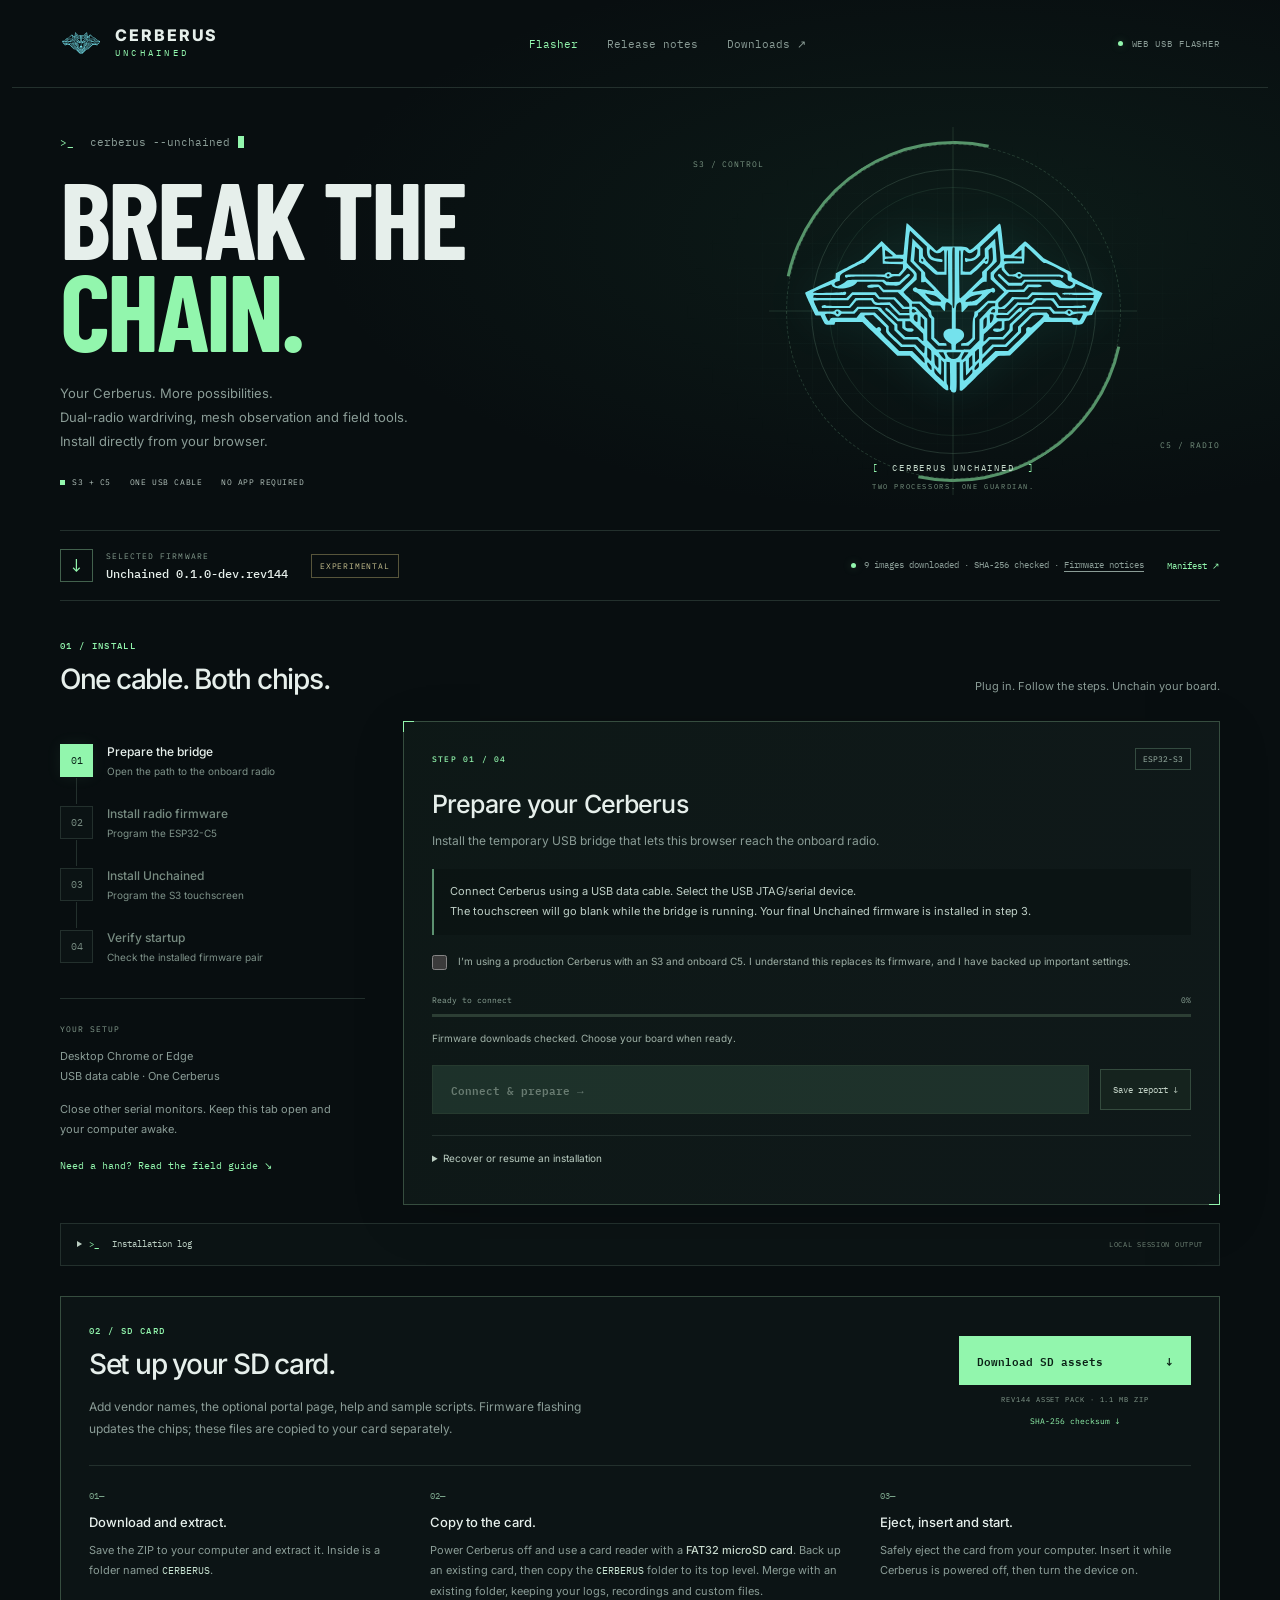
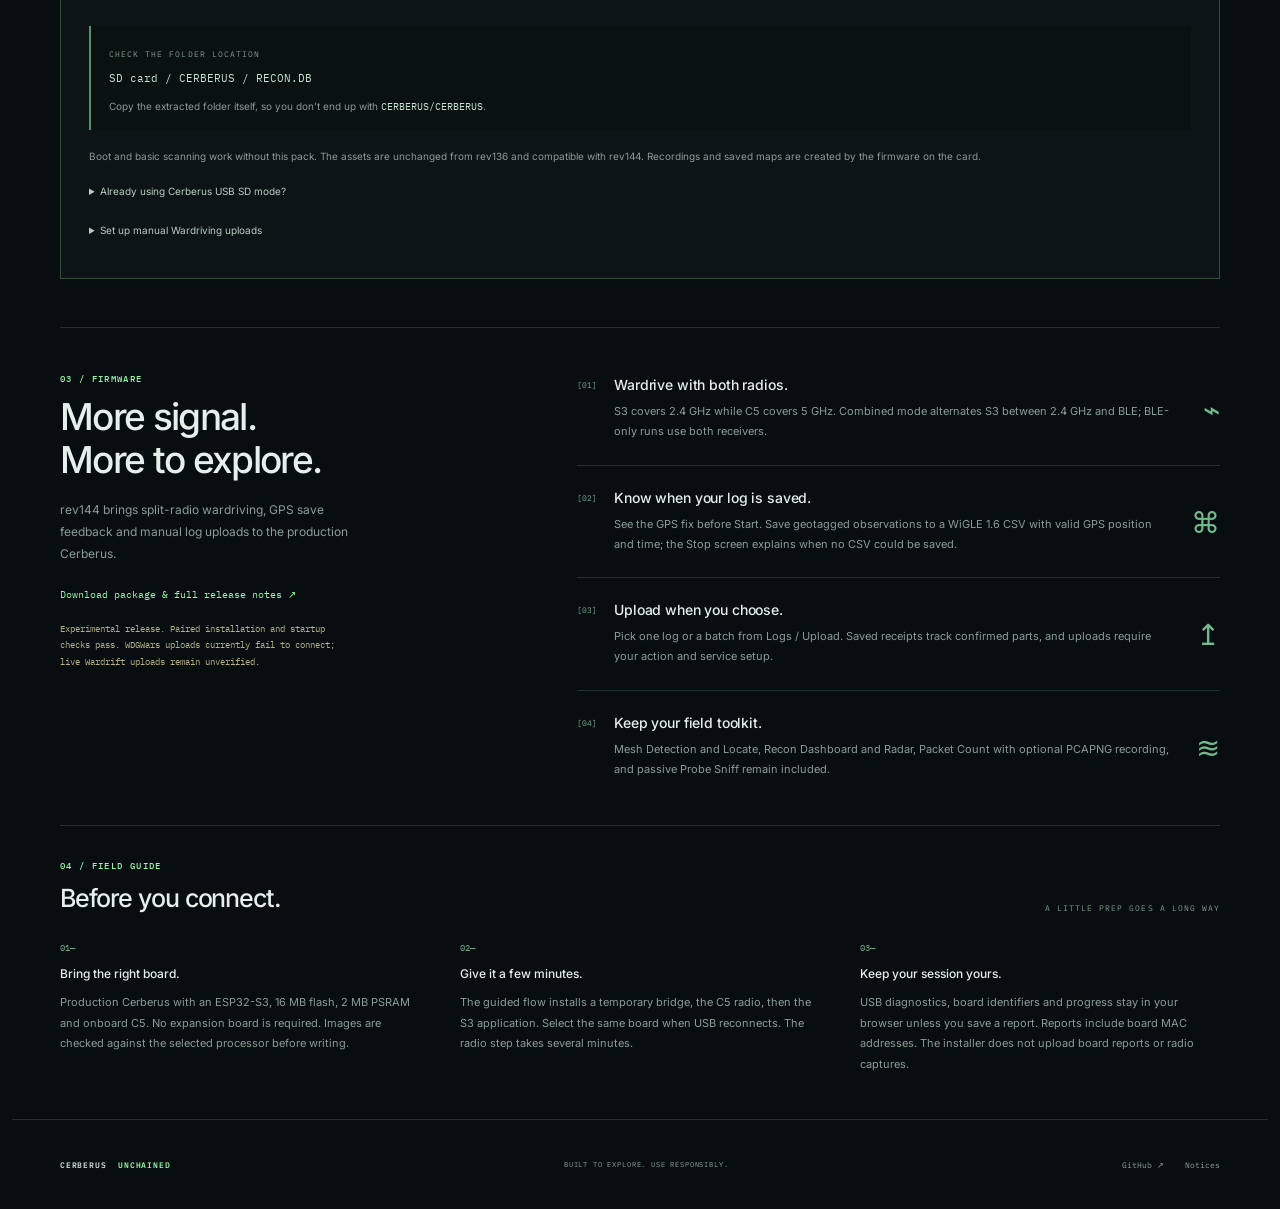
==== index.html @ d77aa859 "Publish public-only rev144 flasher, downloads and user guide" ====
<!doctype html>
<html lang="en">
<head>
  <meta charset="UTF-8">
  <meta name="viewport" content="width=device-width,initial-scale=1">
  <meta name="theme-color" content="#080e10">
  <meta name="description" content="Unchain your Cerberus. Install matched S3 and C5 firmware from your browser with the Cerberus Unchained USB flasher.">
  <title>Cerberus Unchained / Web Flasher</title>
  <link rel="stylesheet" href="./fonts/fonts.css">
  <link rel="icon" href="./guardian.svg" type="image/svg+xml">
  <script type="module" crossorigin src="./assets/index-C8LL83Bt.js"></script>
  <link rel="modulepreload" crossorigin href="./assets/rom-GkxcFgpz.js">
  <link rel="modulepreload" crossorigin href="./assets/esp32-CyuAxFQm.js">
  <link rel="modulepreload" crossorigin href="./assets/esp32c3-XPh2YC9D.js">
  <link rel="stylesheet" crossorigin href="./assets/index-CaNDrz4e.css">
</head>
<body>
  <a class="skip-link" href="#flash">Skip to installer</a>
  <div class="ambient" aria-hidden="true"></div>
  <header class="topbar shell">
    <a href="./" class="brand" aria-label="Cerberus Unchained home"><img src="./guardian.svg" alt="" width="42" height="32"><span>CERBERUS<small>UNCHAINED</small></span></a>
    <nav aria-label="Main navigation"><a class="nav-active" href="#flash">Flasher</a><a href="#release-notes">Release notes</a><a href="https://github.com/463N7/Cerberus-unchained-flasher/releases/tag/v0.1.0-dev.rev144" target="_blank" rel="noopener noreferrer">Downloads ↗</a></nav>
    <span class="topnote"><i></i> WEB USB FLASHER</span>
  </header>
  <main class="shell">
    <section class="intro" aria-labelledby="hero-title">
      <div class="hero-copy">
        <p class="terminal-prompt"><span aria-hidden="true">&gt;_</span> cerberus --unchained<span class="cursor" aria-hidden="true"></span></p>
        <h1 id="hero-title">BREAK THE<br><span>CHAIN.</span></h1>
        <p class="lede">Your Cerberus. More possibilities.<br>Dual-radio wardriving, mesh observation and field tools.<br class="desktop-break"> Install directly from your browser.</p>
        <div class="hero-tags"><span><i></i> S3 + C5</span><span>ONE USB CABLE</span><span>NO APP REQUIRED</span></div>
      </div>
      <div class="guardian" role="img" aria-label="The three-headed Cerberus emblem in a radio reticle">
        <div class="reticle" aria-hidden="true"><div class="reticle-ring"></div><span class="reticle-axis axis-x"></span><span class="reticle-axis axis-y"></span></div>
        <span class="coordinate coordinate-a" aria-hidden="true">S3 / CONTROL</span><span class="coordinate coordinate-b" aria-hidden="true">C5 / RADIO</span>
        <img src="./guardian.svg" alt="" width="370" height="236">
        <div class="guardian-label"><span class="bracket">[</span> CERBERUS UNCHAINED <span class="bracket">]</span><small>TWO PROCESSORS. ONE GUARDIAN.</small></div>
      </div>
    </section>
    <section class="release-bar" aria-label="Selected firmware">
      <div class="release-identity"><span class="release-mark" aria-hidden="true">↓</span><div><span class="micro">SELECTED FIRMWARE</span><strong id="version">Loading release…</strong></div></div>
      <span class="channel-tag">EXPERIMENTAL</span>
      <div class="integrity"><span class="dot" aria-hidden="true"></span><span id="release-status">Checking download integrity</span></div>
      <a id="release-manifest" hidden>Manifest ↗</a>
    </section>
    <section id="flash" class="flash-section" aria-labelledby="flash-title">
      <div class="section-heading"><div><p class="eyebrow">01 / INSTALL</p><h2 id="flash-title">One cable. Both chips.</h2></div><p>Plug in. Follow the steps. Unchain your board.</p></div>
      <div id="compatibility" class="notice" hidden></div>
      <div class="workspace">
        <aside class="steps" aria-label="Installation progress">
          <ol>
            <li data-stage="bridge"><span class="step-number">01</span><div><strong>Prepare the bridge</strong><small>Open the path to the onboard radio</small></div><span class="step-state"></span></li>
            <li data-stage="c5"><span class="step-number">02</span><div><strong>Install radio firmware</strong><small>Program the ESP32-C5</small></div><span class="step-state"></span></li>
            <li data-stage="s3"><span class="step-number">03</span><div><strong>Install Unchained</strong><small>Program the S3 touchscreen</small></div><span class="step-state"></span></li>
            <li data-stage="check"><span class="step-number">04</span><div><strong>Verify startup</strong><small>Check the installed firmware pair</small></div><span class="step-state"></span></li>
          </ol>
          <div class="connection-note"><span class="micro">YOUR SETUP</span><p>Desktop Chrome or Edge<br>USB data cable · One Cerberus</p><p>Close other serial monitors. Keep this tab open and your computer awake.</p></div>
          <a class="text-link" href="#help">Need a hand? Read the field guide ↘</a>
        </aside>
        <section class="install-card" aria-labelledby="stage-title">
          <div class="card-heading"><span class="eyebrow" id="stage-label">STEP 01 / 04</span><span class="chip-badge" id="chip-label">ESP32-S3</span></div>
          <h3 id="stage-title">Prepare your Cerberus</h3>
          <p id="stage-description">The installer downloads and checks the complete firmware set before changing your board.</p>
          <div id="instructions" class="instructions">Checking the selected firmware package…</div>
          <label id="consent-line" class="consent"><input type="checkbox" id="consent"><span>I’m using a production Cerberus with an S3 and onboard C5. I understand this replaces its firmware, and I have backed up important settings.</span></label>
          <div class="progress-block"><div class="progress-label"><span id="progress-label">Checking release files</span><span id="percent">0%</span></div><progress id="progress" max="100" value="0" aria-label="Installation progress">0%</progress></div>
          <p id="status" class="status" role="status" aria-live="polite">Preparing the downloads…</p>
          <div class="actions"><button id="primary" disabled>Connect &amp; prepare →</button><button id="download-log" class="secondary">Save report ↓</button></div>
          <div id="check-results" hidden></div>
          <details id="recovery"><summary>Recover or resume an installation</summary><p>A blank screen after preparation is expected: the temporary bridge is running.</p><div class="recovery-actions"><button id="resume-c5" class="secondary">Bridge already installed</button><button id="restore-s3" class="secondary">Restore S3 firmware</button><button id="restart" class="secondary">Start a new board</button></div><p>To enter S3 download mode: hold <strong>S3 BOOT</strong>, tap <strong>S3 RESET</strong>, then release BOOT. Use the S3 controls. Select the USB JTAG/serial device when asked.</p><p>Restoring only the S3 does not update or verify the C5. Complete the full installation and startup check.</p></details>
        </section>
      </div>
      <details class="technical"><summary><span aria-hidden="true">&gt;_</span> Installation log <span class="log-caption">LOCAL SESSION OUTPUT</span></summary><pre id="log" aria-label="Installation log">Waiting for firmware verification…</pre></details>
    </section>
    <section id="sd-assets" class="sd-assets" aria-labelledby="sd-title">
      <div class="sd-heading"><div><p class="eyebrow">02 / SD CARD</p><h2 id="sd-title">Set up your SD card.</h2><p class="sd-intro">Add vendor names, the optional portal page, help and sample scripts. Firmware flashing updates the chips; these files are copied to your card separately.</p></div><div class="sd-download"><a class="download-button" href="./downloads/cerberus-unchained-sd-assets-rev144.zip" download>Download SD assets <span aria-hidden="true">↓</span></a><span class="micro">REV144 ASSET PACK · 1.1 MB ZIP</span><a class="text-link" href="./downloads/cerberus-unchained-sd-assets-rev144.zip.sha256" download>SHA-256 checksum ↓</a></div></div>
      <ol class="sd-steps">
        <li><span class="guide-mark" aria-hidden="true">01—</span><h3>Download and extract.</h3><p>Save the ZIP to your computer and extract it. Inside is a folder named <code>CERBERUS</code>.</p></li>
        <li><span class="guide-mark" aria-hidden="true">02—</span><h3>Copy to the card.</h3><p>Power Cerberus off and use a card reader with a <strong>FAT32 microSD card</strong>. Back up an existing card, then copy the <code>CERBERUS</code> folder to its top level. Merge with an existing folder, keeping your logs, recordings and custom files.</p></li>
        <li><span class="guide-mark" aria-hidden="true">03—</span><h3>Eject, insert and start.</h3><p>Safely eject the card from your computer. Insert it while Cerberus is powered off, then turn the device on.</p></li>
      </ol>
      <div class="sd-location"><span class="micro">CHECK THE FOLDER LOCATION</span><p><code>SD card / CERBERUS / RECON.DB</code></p><span>Copy the extracted folder itself, so you don’t end up with <code>CERBERUS/CERBERUS</code>.</span></div>
      <p class="sd-footnote">Boot and basic scanning work without this pack. The assets are unchanged from rev136 and compatible with rev144. Recordings and saved maps are created by the firmware on the card.</p>
      <details class="sd-usb"><summary>Already using Cerberus USB SD mode?</summary><p>After installing the firmware, you can copy the extracted files through its USB SD drive instead of using a card reader. Eject that drive in your computer, then select <strong>RETURN SD TO FIRMWARE</strong> on Cerberus before using SD features.</p></details>
      <details class="sd-usb"><summary>Set up manual Wardriving uploads</summary><p><a class="text-link" href="./downloads/wardrive-upload.example.rev144.json" download>Download the empty upload profile ↓</a>. Fill in your home Wi-Fi and the service keys you want to use, then save it as <code>CERBERUS/CONFIG/UPLOAD.JSON</code> on the SD card. On Cerberus, open <strong>LOGS / UPLOAD → HOME WI-FI / API SETUP → IMPORT JSON FROM SD</strong>. Keep your completed profile private. Importing settings does not start an upload. <a class="text-link" href="./guides/wardrive-uploads.html" target="_blank" rel="noopener noreferrer">Setup guide and service limits ↗</a></p></details>
    </section>
    <section id="release-notes" class="release-section" aria-labelledby="release-title">
      <div class="release-overview"><p class="eyebrow">03 / FIRMWARE</p><h2 id="release-title">More signal.<br> More to explore.</h2><p class="section-copy">rev144 brings split-radio wardriving, GPS save feedback and manual log uploads to the production Cerberus.</p><a class="text-link" id="github-release" href="https://github.com/463N7/Cerberus-unchained-flasher/releases/tag/v0.1.0-dev.rev144" target="_blank" rel="noopener noreferrer">Download package &amp; full release notes ↗</a><p class="release-caution">Experimental release. Paired installation and startup checks pass. WDGWars uploads currently fail to connect; live Wardrift uploads remain unverified.</p></div>
      <div class="feature-list">
        <article><span class="feature-index">[01]</span><div><h3>Wardrive with both radios.</h3><p>S3 covers 2.4 GHz while C5 covers 5 GHz. Combined mode alternates S3 between 2.4 GHz and BLE; BLE-only runs use both receivers.</p></div><span class="feature-symbol" aria-hidden="true">⌁</span></article>
        <article><span class="feature-index">[02]</span><div><h3>Know when your log is saved.</h3><p>See the GPS fix before Start. Save geotagged observations to a WiGLE 1.6 CSV with valid GPS position and time; the Stop screen explains when no CSV could be saved.</p></div><span class="feature-symbol" aria-hidden="true">⌘</span></article>
        <article><span class="feature-index">[03]</span><div><h3>Upload when you choose.</h3><p>Pick one log or a batch from Logs / Upload. Saved receipts track confirmed parts, and uploads require your action and service setup.</p></div><span class="feature-symbol" aria-hidden="true">↥</span></article>
        <article><span class="feature-index">[04]</span><div><h3>Keep your field toolkit.</h3><p>Mesh Detection and Locate, Recon Dashboard and Radar, Packet Count with optional PCAPNG recording, and passive Probe Sniff remain included.</p></div><span class="feature-symbol" aria-hidden="true">≋</span></article>
      </div>
    </section>
    <section id="help" class="field-guide" aria-labelledby="help-title">
      <div class="section-heading"><div><p class="eyebrow">04 / FIELD GUIDE</p><h2 id="help-title">Before you connect.</h2></div><span class="micro">A LITTLE PREP GOES A LONG WAY</span></div>
      <div class="bottom-grid">
        <div><span class="guide-mark" aria-hidden="true">01—</span><h3>Bring the right board.</h3><p>Production Cerberus with an ESP32-S3, 16 MB flash, 2 MB PSRAM and onboard C5. No expansion board is required. Images are checked against the selected processor before writing.</p></div>
        <div><span class="guide-mark" aria-hidden="true">02—</span><h3>Give it a few minutes.</h3><p>The guided flow installs a temporary bridge, the C5 radio, then the S3 application. Select the same board when USB reconnects. The radio step takes several minutes.</p></div>
        <div><span class="guide-mark" aria-hidden="true">03—</span><h3>Keep your session yours.</h3><p>USB diagnostics, board identifiers and progress stay in your browser unless you save a report. Reports include board MAC addresses. The installer does not upload board reports or radio captures.</p></div>
      </div>
    </section>
  </main>
  <footer class="shell"><a href="./" class="footer-brand">CERBERUS <span>UNCHAINED</span></a><span>BUILT TO EXPLORE. USE RESPONSIBLY.</span><div><a href="https://github.com/463N7/Cerberus-unchained-flasher">GitHub ↗</a><a href="./notices.txt">Notices</a></div></footer>
</body>
</html>
---- fonts/fonts.css ----
@font-face {
  font-family: 'Barlow Condensed';
  font-style: normal;
  font-weight: 600;
  font-display: swap;
  src: url(./barlow-condensed-0.woff2) format('woff2');
  unicode-range: U+0000-00FF, U+0131, U+0152-0153, U+02BB-02BC, U+02C6, U+02DA, U+02DC, U+0304, U+0308, U+0329, U+2000-206F, U+20AC, U+2122, U+2191, U+2193, U+2212, U+2215, U+FEFF, U+FFFD;
}
@font-face {
  font-family: 'Barlow Condensed';
  font-style: normal;
  font-weight: 700;
  font-display: swap;
  src: url(./barlow-condensed-1.woff2) format('woff2');
  unicode-range: U+0000-00FF, U+0131, U+0152-0153, U+02BB-02BC, U+02C6, U+02DA, U+02DC, U+0304, U+0308, U+0329, U+2000-206F, U+20AC, U+2122, U+2191, U+2193, U+2212, U+2215, U+FEFF, U+FFFD;
}
@font-face {
  font-family: 'Barlow Condensed';
  font-style: normal;
  font-weight: 800;
  font-display: swap;
  src: url(./barlow-condensed-2.woff2) format('woff2');
  unicode-range: U+0000-00FF, U+0131, U+0152-0153, U+02BB-02BC, U+02C6, U+02DA, U+02DC, U+0304, U+0308, U+0329, U+2000-206F, U+20AC, U+2122, U+2191, U+2193, U+2212, U+2215, U+FEFF, U+FFFD;
}
@font-face {
  font-family: 'IBM Plex Mono';
  font-style: normal;
  font-weight: 400;
  font-display: swap;
  src: url(./ibm-plex-mono-0.woff2) format('woff2');
  unicode-range: U+0000-00FF, U+0131, U+0152-0153, U+02BB-02BC, U+02C6, U+02DA, U+02DC, U+0304, U+0308, U+0329, U+2000-206F, U+20AC, U+2122, U+2191, U+2193, U+2212, U+2215, U+FEFF, U+FFFD;
}
@font-face {
  font-family: 'IBM Plex Mono';
  font-style: normal;
  font-weight: 500;
  font-display: swap;
  src: url(./ibm-plex-mono-1.woff2) format('woff2');
  unicode-range: U+0000-00FF, U+0131, U+0152-0153, U+02BB-02BC, U+02C6, U+02DA, U+02DC, U+0304, U+0308, U+0329, U+2000-206F, U+20AC, U+2122, U+2191, U+2193, U+2212, U+2215, U+FEFF, U+FFFD;
}
@font-face {
  font-family: 'IBM Plex Mono';
  font-style: normal;
  font-weight: 600;
  font-display: swap;
  src: url(./ibm-plex-mono-2.woff2) format('woff2');
  unicode-range: U+0000-00FF, U+0131, U+0152-0153, U+02BB-02BC, U+02C6, U+02DA, U+02DC, U+0304, U+0308, U+0329, U+2000-206F, U+20AC, U+2122, U+2191, U+2193, U+2212, U+2215, U+FEFF, U+FFFD;
}
@font-face {
  font-family: 'Inter';
  font-style: normal;
  font-weight: 400;
  font-display: swap;
  src: url(./inter-0.woff2) format('woff2');
  unicode-range: U+0000-00FF, U+0131, U+0152-0153, U+02BB-02BC, U+02C6, U+02DA, U+02DC, U+0304, U+0308, U+0329, U+2000-206F, U+20AC, U+2122, U+2191, U+2193, U+2212, U+2215, U+FEFF, U+FFFD;
}
@font-face {
  font-family: 'Inter';
  font-style: normal;
  font-weight: 500;
  font-display: swap;
  src: url(./inter-0.woff2) format('woff2');
  unicode-range: U+0000-00FF, U+0131, U+0152-0153, U+02BB-02BC, U+02C6, U+02DA, U+02DC, U+0304, U+0308, U+0329, U+2000-206F, U+20AC, U+2122, U+2191, U+2193, U+2212, U+2215, U+FEFF, U+FFFD;
}
@font-face {
  font-family: 'Inter';
  font-style: normal;
  font-weight: 600;
  font-display: swap;
  src: url(./inter-0.woff2) format('woff2');
  unicode-range: U+0000-00FF, U+0131, U+0152-0153, U+02BB-02BC, U+02C6, U+02DA, U+02DC, U+0304, U+0308, U+0329, U+2000-206F, U+20AC, U+2122, U+2191, U+2193, U+2212, U+2215, U+FEFF, U+FFFD;
}
@font-face {
  font-family: 'Inter';
  font-style: normal;
  font-weight: 700;
  font-display: swap;
  src: url(./inter-0.woff2) format('woff2');
  unicode-range: U+0000-00FF, U+0131, U+0152-0153, U+02BB-02BC, U+02C6, U+02DA, U+02DC, U+0304, U+0308, U+0329, U+2000-206F, U+20AC, U+2122, U+2191, U+2193, U+2212, U+2215, U+FEFF, U+FFFD;
}
@font-face {
  font-family: 'Inter';
  font-style: normal;
  font-weight: 800;
  font-display: swap;
  src: url(./inter-0.woff2) format('woff2');
  unicode-range: U+0000-00FF, U+0131, U+0152-0153, U+02BB-02BC, U+02C6, U+02DA, U+02DC, U+0304, U+0308, U+0329, U+2000-206F, U+20AC, U+2122, U+2191, U+2193, U+2212, U+2215, U+FEFF, U+FFFD;
}
---- assets/index-CaNDrz4e.css ----
:root{--lightningcss-light: ;--lightningcss-dark:initial;color-scheme:dark;color:#e6efeb;font-synthesis:none;--muted:#8a9c96;--green:#92f6ad;--cyan:#39e3de;--line:#23302d;--panel:#101a1a;--mono:"IBM Plex Mono",Consolas,monospace;background:#080e10;font-family:Inter,ui-sans-serif,system-ui,-apple-system,BlinkMacSystemFont,Segoe UI,sans-serif}*{box-sizing:border-box}html{scroll-behavior:smooth;scroll-padding-top:24px}body{margin:0}button,a,input{touch-action:manipulation}a{color:inherit;text-decoration:none}a:hover{color:var(--green)}button:focus-visible,a:focus-visible,summary:focus-visible,input:focus-visible{outline:2px solid var(--green);outline-offset:5px}[hidden]{display:none!important}.skip-link{background:var(--green);color:#080e10;z-index:10;padding:12px;position:fixed;top:-80px;left:20px}.skip-link:focus{top:12px}.shell{max-width:1256px;margin:0 auto;padding-left:48px;padding-right:48px}.ambient{z-index:-1;pointer-events:none;background:radial-gradient(at 76% 36%,#2c7c5420,#0000 48%);height:650px;position:absolute;inset:0 0 auto}.topbar{border-bottom:1px solid var(--line);justify-content:space-between;align-items:center;height:88px;display:flex}.brand{letter-spacing:.12em;align-items:center;gap:13px;font-size:16px;font-weight:800;line-height:1.15;display:flex}.brand img{object-fit:contain}.brand small{font:9px/1.8 var(--mono);letter-spacing:.36em;color:var(--green);display:block}.topbar nav{font:11px var(--mono);color:var(--muted);gap:29px;display:flex}.topbar .nav-active{color:var(--green)}.topbar nav a{padding:10px 0}.topnote{font:9px var(--mono);letter-spacing:.1em;color:var(--muted);align-items:center;gap:9px;display:flex}.topnote i,.dot{background:var(--green);border-radius:50%;width:5px;height:5px;display:inline-block;box-shadow:0 0 8px #92f6ad40}.intro{grid-template-columns:1.1fr 1fr;align-items:center;gap:40px;padding:47px 0 43px;display:grid}.terminal-prompt{font:11px var(--mono);color:var(--muted);margin:0 0 22px}.terminal-prompt>span:first-child{color:var(--green);margin-right:9px}.cursor{background:var(--green);vertical-align:-2px;width:6px;height:12px;margin-left:8px;animation:1.3s step-end infinite blink;display:inline-block}h1{letter-spacing:-.025em;margin:0 0 25px;font-family:Barlow Condensed,Arial Narrow,Impact,sans-serif;font-size:clamp(76px,8.5vw,112px);font-weight:700;line-height:.85}h1 span{color:var(--green)}.lede{color:var(--muted);margin:0;font-size:13px;line-height:1.85}.hero-tags{font:8px var(--mono);letter-spacing:.07em;color:#b4c4bd;gap:19px;margin-top:24px;display:flex}.hero-tags span{align-items:center;gap:7px;display:flex}.hero-tags i{background:var(--green);width:5px;height:5px;display:inline-block}.guardian{isolation:isolate;justify-content:center;align-items:center;height:337px;display:flex;position:relative}.guardian:before{content:"";background-image:linear-gradient(#52786b0d 1px,#0000 1px),linear-gradient(90deg,#52786b0d 1px,#0000 1px);background-size:25px 25px;position:absolute;inset:0;-webkit-mask-image:radial-gradient(#000 35%,#0000 72%);mask-image:radial-gradient(#000 35%,#0000 72%)}.guardian>img{z-index:1;filter:drop-shadow(0 0 22px #39e3de25);width:330px;max-width:85%;height:auto}.reticle{border:1px solid #44605270;border-radius:50%;width:285px;height:285px;position:absolute}.reticle:before,.reticle:after{content:"";border:1px dashed #527e6460;border-radius:50%;position:absolute;inset:-26px}.reticle:after{border-style:solid;border-color:#527e6430;inset:17px}.reticle-ring{border:3px solid #92f6ad90;border-color:#92f6ad90 #0000;border-radius:50%;position:absolute;inset:-29px;transform:rotate(-33deg)}.reticle-axis{background:#50745a50;width:368px;height:1px;position:absolute;top:50%;left:50%;transform:translate(-50%,-50%)}.axis-y{transform:translate(-50%,-50%)rotate(90deg)}.coordinate{font:8px var(--mono);letter-spacing:.12em;color:#789381;position:absolute}.coordinate-a{top:16px;left:6px}.coordinate-b{bottom:30px;right:0}.guardian-label{text-align:center;letter-spacing:.2em;font:9px var(--mono);color:#c3d7c9;position:absolute;bottom:-11px}.guardian-label small{font:7px var(--mono);letter-spacing:.23em;color:#799482;margin-top:9px;display:block}.bracket{color:var(--green);margin:0 7px}.release-bar{border-block:1px solid var(--line);font:9px var(--mono);color:var(--muted);align-items:center;gap:23px;padding:18px 0;display:flex}.release-identity{align-items:center;gap:13px;display:flex}.release-mark{width:33px;height:33px;color:var(--green);border:1px solid #42614d;place-items:center;font-size:18px;display:grid}.micro{font:8px var(--mono);letter-spacing:.13em;color:#849b8d}.release-identity strong{color:#e6efeb;margin-top:5px;font-size:12px;font-weight:500;display:block}.channel-tag{color:#c5bf8e;font:8px var(--mono);letter-spacing:.1em;border:1px solid #57553b;padding:6px 8px}.integrity{align-items:center;gap:8px;margin-left:auto;line-height:1.8;display:flex}.release-bar>a{color:var(--green);white-space:nowrap}.integrity a{text-underline-offset:3px;text-decoration:underline}.flash-section{padding-top:39px}.section-heading{justify-content:space-between;align-items:flex-end;gap:22px;margin-bottom:24px;display:flex}.eyebrow{font:9px var(--mono);letter-spacing:.15em;color:var(--green);margin:0 0 12px;font-weight:500}h2{letter-spacing:-.045em;margin:0;font-size:28px;font-weight:500;line-height:1.2}.section-heading>p{color:var(--muted);margin:0 0 4px;font-size:11px}.workspace{grid-template-columns:305px 1fr;gap:38px;display:grid}.steps{padding-top:21px}.steps ol{margin:0;padding:0;list-style:none}.steps li{color:#778b81;align-items:center;gap:14px;min-height:62px;padding:0 0 25px;display:flex;position:relative}.steps li:not(:last-child):after{content:"";background:var(--line);width:1px;position:absolute;top:36px;bottom:0;left:16px}.step-number{font:10px var(--mono);border:1px solid var(--line);background:#0b1314;place-items:center;min-width:33px;height:33px;display:grid}.steps strong{font-size:12px;font-weight:500;display:block}.steps small{color:#7e9289;margin-top:6px;font-size:10px;display:block}.steps li.active{color:#e6efeb}.steps li.active .step-number{background:var(--green);color:#092519;border-color:var(--green);box-shadow:0 0 16px #92f6ad12}.steps li.complete{color:var(--green)}.steps li.complete .step-number{color:var(--green);border-color:#538c69}.step-state{margin-left:auto;padding-right:8px;font-size:12px}.connection-note{border-top:1px solid var(--line);color:var(--muted);margin-top:8px;padding-top:20px;padding-right:15px;font-size:11px;line-height:1.8}.connection-note p{margin:9px 0 13px}.text-link{font:10px/1.8 var(--mono);color:var(--green);display:inline-block}.install-card{background:linear-gradient(120deg,#13221d80,#101a1ae0 70%);border:1px solid #364d3f;padding:26px 28px;position:relative;box-shadow:0 12px 50px #0002}.install-card:before,.install-card:after{content:"";border-color:var(--green);pointer-events:none;border-style:solid;width:10px;height:10px;position:absolute}.install-card:before{border-width:1px 0 0 1px;top:-1px;left:-1px}.install-card:after{border-width:0 1px 1px 0;bottom:-1px;right:-1px}.card-heading{justify-content:space-between;align-items:center;display:flex}.card-heading .eyebrow{margin:0;font-size:8px}.chip-badge{font:8px var(--mono);color:#9eb6a9;border:1px solid #344b40;padding:5px 7px}.install-card h3{letter-spacing:-.035em;margin:19px 0 11px;font-size:25px;font-weight:500}#stage-description{color:var(--muted);margin:0 0 18px;font-size:12px;line-height:1.8}.instructions{color:#bfd0c7;white-space:pre-line;background:#080f0f70;border-left:2px solid #5c9170;padding:13px 16px;font-size:11px;line-height:1.8}.consent{color:#9fb1a7;align-items:flex-start;gap:11px;padding:17px 0 0;font-size:10px;line-height:1.8;display:flex}.consent input{accent-color:var(--green);min-width:15px;height:15px;margin:3px 0}.progress-block{margin:22px 0 12px}.progress-label{font:8px var(--mono);color:#8ea699;justify-content:space-between;gap:10px;margin-bottom:9px;display:flex}progress{appearance:none;background:#2c3e34;border:0;width:100%;height:3px;display:block}progress::-webkit-progress-bar{background:#2c3e34}progress::-webkit-progress-value{background:var(--green)}progress::-moz-progress-bar{background:var(--green)}.status{color:#9fb1a7;min-height:18px;margin:0 0 18px;font-size:10px;line-height:1.8}.status.error{color:#f6bf8b}.status.success{color:var(--green)}.actions{align-items:center;gap:11px;display:flex}button{cursor:pointer;border:1px solid #0000;border-radius:0;font-family:inherit;transition:background .15s,color .15s}button:hover:not(:disabled){filter:brightness(1.12)}.actions #primary{background:var(--green);color:#0b2116;border-color:var(--green);text-align:left;font:11px var(--mono);flex:1;padding:14px 18px;font-weight:600}.actions #primary:disabled{color:#a5bdad;cursor:default;background:#284337;border-color:#36513f}.secondary{color:#c2d2c6;font:9px var(--mono);background:#15231e;border:1px solid #344b3e;padding:14px 12px}button:disabled{opacity:.6;cursor:default}details{color:var(--muted);font-size:10px;line-height:1.9}summary{cursor:pointer;color:#bacdc1;padding:10px 0}#recovery{border-top:1px solid var(--line);margin-top:21px;padding-top:3px}.recovery-actions{flex-wrap:wrap;gap:8px;display:flex}.recovery-actions button{padding:9px}.technical{border:1px solid var(--line);background:#0b1314;margin-top:18px;padding:0 16px}.technical summary{font:9px/2.3 var(--mono)}.technical summary>span:first-child{color:var(--green);margin:0 8px 0 2px}.log-caption{float:right;font:7px/3 var(--mono);letter-spacing:.1em;color:#74897b}.technical pre{font:10px/1.7 var(--mono);white-space:pre-wrap;overflow-wrap:anywhere;border-top:1px solid var(--line);color:#a8c8b5;max-height:300px;margin:0;padding:15px 0;overflow:auto}.notice{color:#e5d6b1;background:#282416;border:1px solid #70613e;margin-bottom:19px;padding:13px 16px;font-size:11px;line-height:1.7}.release-section{border-top:1px solid var(--line);grid-template-columns:.9fr 1.3fr;gap:72px;margin-top:48px;padding:45px 0;display:grid}.release-overview h2{font-size:37px;line-height:1.15}.section-copy{color:var(--muted);max-width:295px;margin:18px 0;font-size:12px;line-height:1.8}.release-caution{font:9px/1.8 var(--mono);color:#b5b08a;max-width:290px;margin:17px 0 0}.feature-list article{border-bottom:1px solid var(--line);gap:17px;padding:23px 0;display:flex}.feature-list article:first-child{padding-top:3px}.feature-list article:last-child{border:0;padding-bottom:0}.feature-index{font:8px var(--mono);color:#7faa91;padding-top:4px}.feature-list h3{letter-spacing:-.01em;margin:0 0 9px;font-size:14px;font-weight:500}.feature-list p{color:var(--muted);margin:0;font-size:11px;line-height:1.8}.feature-symbol{font:29px var(--mono);color:#73ba90;align-self:center;margin-left:auto;padding-left:9px}.field-guide{border-top:1px solid var(--line);padding:34px 0 44px}.field-guide .section-heading{margin-bottom:29px}.field-guide h2{font-size:25px}.bottom-grid{grid-template-columns:1fr 1fr 1fr;gap:40px;display:grid}.guide-mark{font:9px var(--mono);color:#7aa48a;margin-bottom:13px;display:block}.bottom-grid h3{margin:0 0 11px;font-size:12px;font-weight:500}.bottom-grid p{color:var(--muted);margin:0;font-size:11px;line-height:1.9}footer{border-top:1px solid var(--line);min-height:90px;font:8px var(--mono);color:#8fa297;justify-content:space-between;align-items:center;gap:15px;display:flex}footer>span{letter-spacing:.12em;font-size:7px}.footer-brand{letter-spacing:.1em;color:#d2e0d6;font-weight:600}.footer-brand span{color:var(--green);margin-left:6px}footer>div{gap:21px;display:flex}#check-results{margin-top:19px;font-size:11px;line-height:1.9}#check-results p{margin:3px 0}.good{color:var(--green)}.bad{color:#f6bf8b}@keyframes blink{50%{opacity:0}}@media (width>=1600px){.intro{padding-top:58px;padding-bottom:56px}}@media (width<=1000px){.shell{padding-left:32px;padding-right:32px}.topnote{display:none}.intro{gap:15px}h1{font-size:94px}.guardian>img{width:285px}.reticle{width:240px;height:240px}.reticle-axis{width:310px}.guardian{height:320px}.coordinate{font-size:7px}.workspace{grid-template-columns:255px 1fr;gap:24px}.steps strong{font-size:11px}.steps small{font-size:9px}.install-card{padding:23px}.integrity{font-size:8px}.release-bar{gap:14px}.release-section{gap:40px}.hero-tags{gap:12px;font-size:7px}}@media (width<=760px){.shell{padding-left:22px;padding-right:22px}.topbar{height:75px}.brand{gap:9px;font-size:13px}.brand img{width:32px}.brand small{font-size:7px}.topbar nav{gap:18px;font-size:9px}.topbar nav a:nth-child(2){display:none}.intro{grid-template-columns:1fr 1fr;gap:8px;padding:38px 0 36px}h1{font-size:76px}.terminal-prompt{white-space:nowrap;font-size:9px}.lede{font-size:11px}.desktop-break{display:none}.hero-tags{flex-wrap:wrap;gap:9px 14px;line-height:1.6}.guardian{height:265px}.guardian>img{width:230px}.reticle{width:175px;height:175px}.reticle:before{inset:-20px}.reticle-ring{inset:-23px}.reticle-axis{width:230px}.coordinate{display:none}.guardian-label{font-size:7px;bottom:-4px}.guardian-label small{font-size:5px}.release-bar{flex-wrap:wrap}.integrity{flex:1;order:3;margin-left:0;font-size:8px}.release-bar>a{order:4}.channel-tag{margin-left:auto}.workspace{grid-template-columns:1fr;gap:19px}.steps{padding-top:0}.steps ol{grid-template-columns:repeat(4,1fr);gap:12px;display:grid}.steps li{text-align:center;flex-direction:column;gap:9px;min-height:70px;padding:0}.steps li:not(:last-child):after{width:auto;height:1px;inset:16px calc(13px - 50%) auto calc(50% + 25px)}.steps strong{font-size:10px;line-height:1.5}.steps small,.step-state,.connection-note,.steps>.text-link,.section-heading>p{display:none}.section-heading{margin-bottom:22px}.flash-section{padding-top:30px}h2{font-size:26px}.install-card{padding:24px}.release-section{grid-template-columns:1fr 1.2fr;gap:28px}.release-overview h2{font-size:30px}.feature-symbol{display:none}.feature-list h3{font-size:12px}.feature-list article{gap:10px}.field-guide .micro{display:none}.bottom-grid{gap:24px}footer>span{display:none}}@media (width<=480px){.intro{padding-top:34px;padding-bottom:29px;display:block;position:relative;overflow:hidden}.hero-copy{z-index:2;position:relative}h1{font-size:90px}.lede{max-width:255px;font-size:12px}.hero-tags{font-size:7px}.guardian{opacity:.16;pointer-events:none;width:280px;height:290px;position:absolute;top:7px;right:-93px}.guardian-label{display:none}.terminal-prompt{margin-bottom:24px}.release-identity strong{font-size:10px}.release-bar{gap:12px}.release-mark{width:27px;height:30px}.channel-tag{padding:5px 6px;font-size:7px}.release-identity{gap:10px}.release-identity .micro{font-size:7px}.integrity{font-size:7px;line-height:1.9}.release-bar>a{font-size:8px}.steps strong{font-size:9px}.steps ol{gap:8px}.install-card{padding:21px 18px}.install-card h3{font-size:23px}.instructions{padding:12px 13px;font-size:11px}.consent{font-size:10px}.actions{flex-wrap:wrap}.actions #primary{flex-basis:100%;font-size:11px}.actions .secondary{width:100%;padding:11px}.log-caption{display:none}.release-section{margin-top:32px;padding:30px 0;display:block}.release-overview h2 br{display:none}.release-overview h2{font-size:28px}.section-copy,.release-caution{max-width:none}.feature-list{margin-top:29px}.feature-list article:first-child{border-top:1px solid var(--line);padding-top:21px}.feature-list h3{font-size:14px}.feature-list p{font-size:12px}.feature-index{font-size:9px}.bottom-grid{grid-template-columns:1fr;gap:25px}.guide-mark{margin-bottom:9px}.bottom-grid h3{font-size:14px}.bottom-grid p{font-size:12px}.field-guide{padding-top:28px}footer{gap:10px;min-height:85px;font-size:7px}.footer-brand span{margin:5px 0 0;display:block}.footer-brand{font-size:8px}footer>div{gap:18px}}@media (prefers-reduced-motion:reduce){*{transition:none!important;animation:none!important}html{scroll-behavior:auto}}@media (width<=760px){.release-identity{flex-shrink:0}.integrity{flex-basis:60%;min-width:60%}}.sd-assets{background:#101a1a80;border:1px solid #364d3f;margin-top:30px;padding:28px}.sd-heading{grid-template-columns:1fr auto;align-items:center;gap:38px;display:grid}.sd-intro{color:var(--muted);max-width:530px;margin:15px 0 0;font-size:12px;line-height:1.85}.sd-download{flex-direction:column;align-items:center;gap:10px;display:flex}.download-button{background:var(--green);color:#0b2116;font:11px var(--mono);justify-content:space-between;align-items:center;gap:28px;min-width:232px;padding:15px 18px;font-weight:600;display:flex}.download-button:hover{color:#0b2116;background:#b0ffbf}.sd-download .micro{font-size:7px}.sd-download .text-link{font-size:8px}.sd-steps{border-top:1px solid var(--line);grid-template-columns:1fr 1.35fr 1fr;gap:30px;margin:24px 0 0;padding:24px 0 0;list-style:none;display:grid}.sd-steps h3{margin:0 0 10px;font-size:13px;font-weight:500}.sd-steps p{color:var(--muted);margin:0;font-size:11px;line-height:1.9}.sd-steps strong{color:#c6d7cb;font-weight:500}.sd-assets code{font-family:var(--mono);color:#c7e2d1;overflow-wrap:anywhere;font-size:.95em}.sd-location{background:#080f0f90;border-left:2px solid #5c9170;margin-top:24px;padding:15px 18px}.sd-location p{margin:9px 0;font-size:12px}.sd-location>span:last-child{color:var(--muted);font-size:10px;line-height:1.8}.sd-footnote{color:var(--muted);margin:17px 0 6px;font-size:10px;line-height:1.9}.sd-usb p{max-width:760px;margin:4px 0 0}.sd-usb strong{color:#c7e2d1;font-weight:500}@media (width<=760px){.sd-assets{padding:24px}.sd-heading{grid-template-columns:1fr;gap:23px}.sd-download{align-items:flex-start;gap:9px}.download-button{min-width:250px}.sd-steps{grid-template-columns:1fr;gap:23px}.sd-steps p{font-size:12px}.sd-steps h3{font-size:14px}.sd-steps .guide-mark{margin-bottom:9px}.sd-intro{font-size:12px}.sd-location>span:last-child,.sd-footnote,.sd-usb{font-size:11px}}@media (width<=480px){.sd-assets{margin-top:24px;padding:23px 18px}.sd-download{text-align:center;align-items:stretch}.download-button{min-width:0}.sd-location{padding:13px}.sd-location p{font-size:11px}}
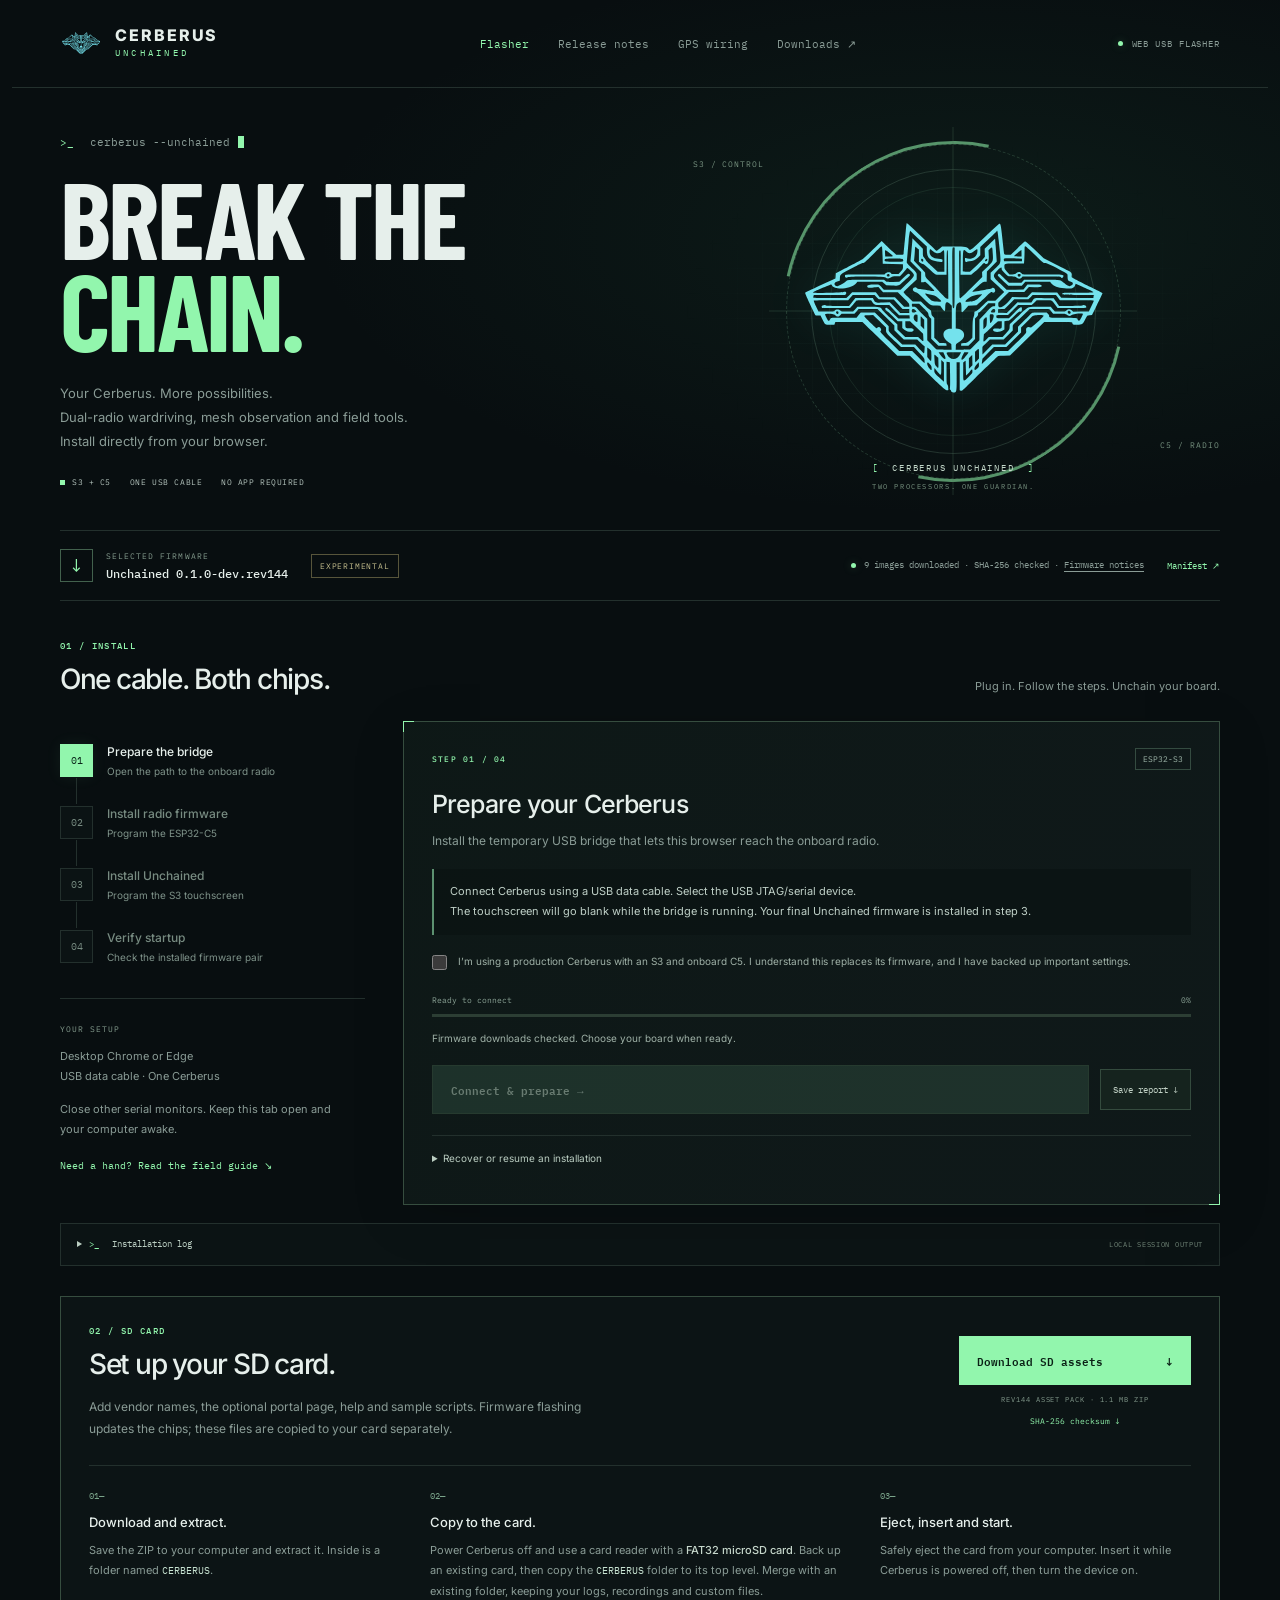
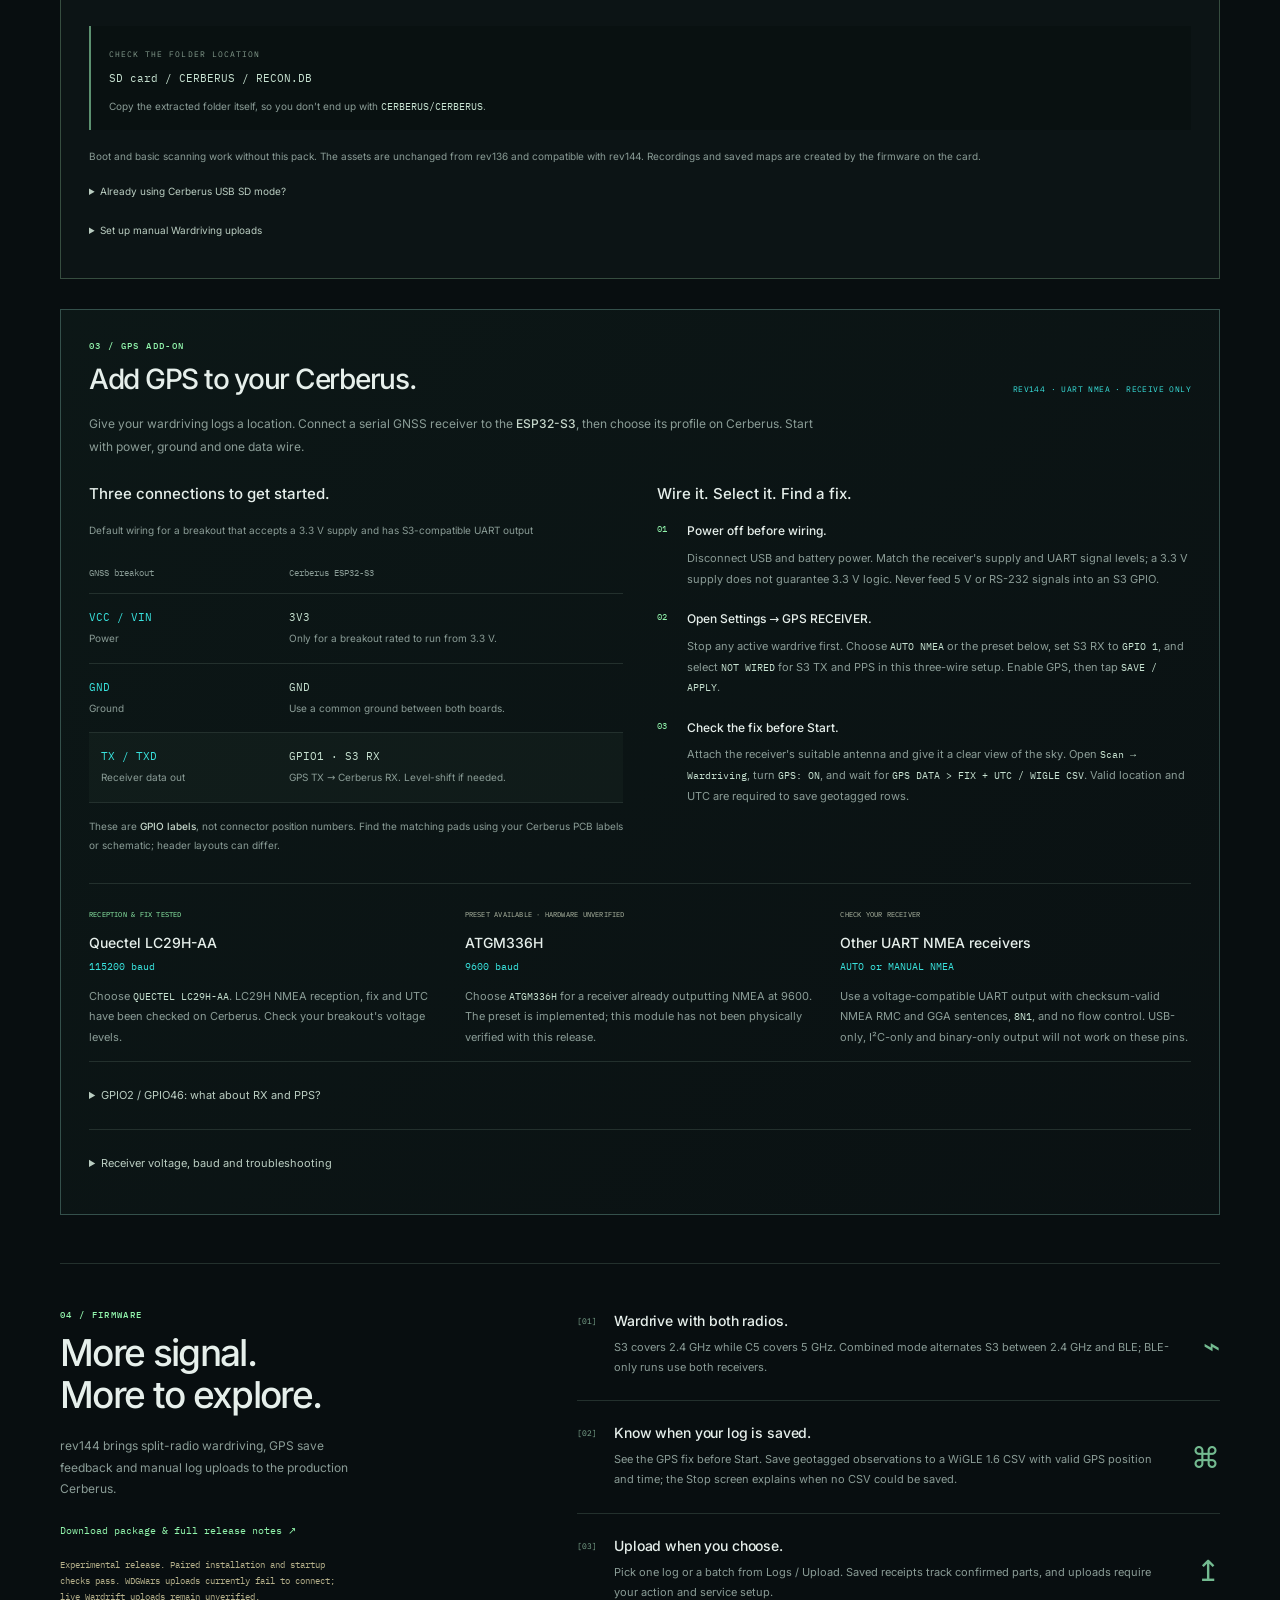
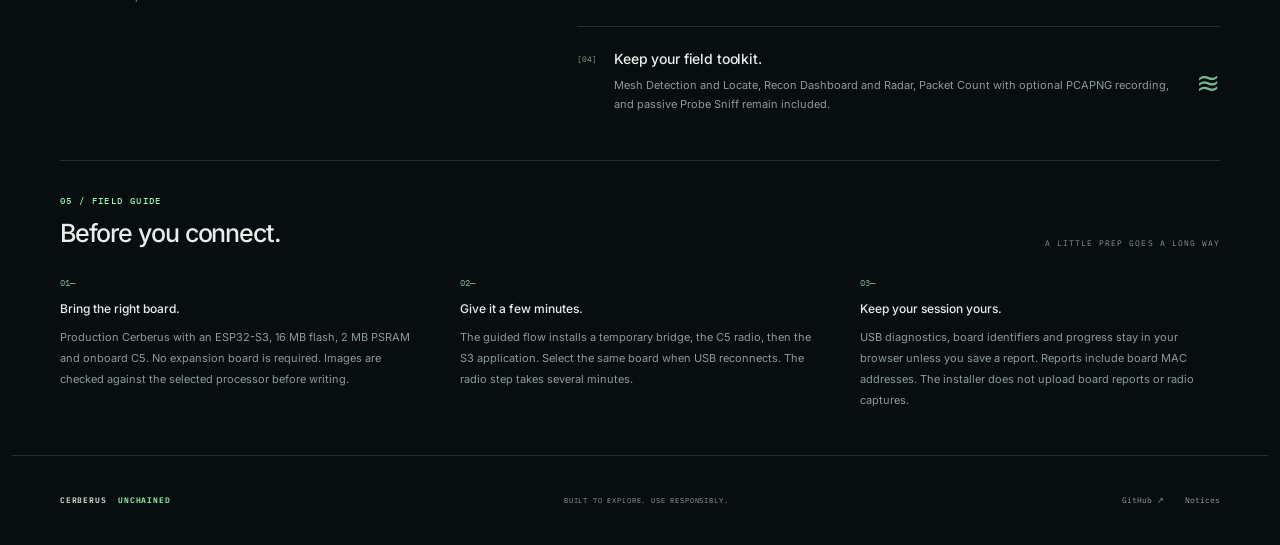
==== commit b5c8a0bc: "Add public GPS pinout and compatible receiver setup" ====
--- a/index.html
+++ b/index.html
@@ -8,18 +8,18 @@
   <title>Cerberus Unchained / Web Flasher</title>
   <link rel="stylesheet" href="./fonts/fonts.css">
   <link rel="icon" href="./guardian.svg" type="image/svg+xml">
-  <script type="module" crossorigin src="./assets/index-C8LL83Bt.js"></script>
+  <script type="module" crossorigin src="./assets/index-tOuLprmc.js"></script>
   <link rel="modulepreload" crossorigin href="./assets/rom-GkxcFgpz.js">
   <link rel="modulepreload" crossorigin href="./assets/esp32-CyuAxFQm.js">
   <link rel="modulepreload" crossorigin href="./assets/esp32c3-XPh2YC9D.js">
-  <link rel="stylesheet" crossorigin href="./assets/index-CaNDrz4e.css">
+  <link rel="stylesheet" crossorigin href="./assets/index-CpEnj5_n.css">
 </head>
 <body>
   <a class="skip-link" href="#flash">Skip to installer</a>
   <div class="ambient" aria-hidden="true"></div>
   <header class="topbar shell">
     <a href="./" class="brand" aria-label="Cerberus Unchained home"><img src="./guardian.svg" alt="" width="42" height="32"><span>CERBERUS<small>UNCHAINED</small></span></a>
-    <nav aria-label="Main navigation"><a class="nav-active" href="#flash">Flasher</a><a href="#release-notes">Release notes</a><a href="https://github.com/463N7/Cerberus-unchained-flasher/releases/tag/v0.1.0-dev.rev144" target="_blank" rel="noopener noreferrer">Downloads ↗</a></nav>
+    <nav aria-label="Main navigation"><a class="nav-active" href="#flash">Flasher</a><a href="#release-notes">Release notes</a><a href="#gps-pinout">GPS wiring</a><a href="https://github.com/463N7/Cerberus-unchained-flasher/releases/tag/v0.1.0-dev.rev144" target="_blank" rel="noopener noreferrer">Downloads ↗</a></nav>
     <span class="topnote"><i></i> WEB USB FLASHER</span>
   </header>
   <main class="shell">
@@ -84,8 +84,38 @@
       <details class="sd-usb"><summary>Already using Cerberus USB SD mode?</summary><p>After installing the firmware, you can copy the extracted files through its USB SD drive instead of using a card reader. Eject that drive in your computer, then select <strong>RETURN SD TO FIRMWARE</strong> on Cerberus before using SD features.</p></details>
       <details class="sd-usb"><summary>Set up manual Wardriving uploads</summary><p><a class="text-link" href="./downloads/wardrive-upload.example.rev144.json" download>Download the empty upload profile ↓</a>. Fill in your home Wi-Fi and the service keys you want to use, then save it as <code>CERBERUS/CONFIG/UPLOAD.JSON</code> on the SD card. On Cerberus, open <strong>LOGS / UPLOAD → HOME WI-FI / API SETUP → IMPORT JSON FROM SD</strong>. Keep your completed profile private. Importing settings does not start an upload. <a class="text-link" href="./guides/wardrive-uploads.html" target="_blank" rel="noopener noreferrer">Setup guide and service limits ↗</a></p></details>
     </section>
+    <section id="gps-pinout" class="gps-section" aria-labelledby="gps-title">
+      <div class="section-heading"><div><p class="eyebrow">03 / GPS ADD-ON</p><h2 id="gps-title">Add GPS to your Cerberus.</h2></div><span class="gps-tag">REV144 · UART NMEA · RECEIVE ONLY</span></div>
+      <p class="gps-intro">Give your wardriving logs a location. Connect a serial GNSS receiver to the <strong>ESP32-S3</strong>, then choose its profile on Cerberus. Start with power, ground and one data wire.</p>
+      <div class="gps-grid">
+        <div class="gps-wiring">
+          <h3>Three connections to get started.</h3>
+          <table class="gps-table"><caption>Default wiring for a breakout that accepts a 3.3 V supply and has S3-compatible UART output</caption><thead><tr><th scope="col">GNSS breakout</th><th scope="col">Cerberus ESP32-S3</th></tr></thead><tbody>
+            <tr><th scope="row"><code>VCC / VIN</code><span>Power</span></th><td><code>3V3</code><span>Only for a breakout rated to run from 3.3 V.</span></td></tr>
+            <tr><th scope="row"><code>GND</code><span>Ground</span></th><td><code>GND</code><span>Use a common ground between both boards.</span></td></tr>
+            <tr class="gps-data-row"><th scope="row"><code>TX / TXD</code><span>Receiver data out</span></th><td><code>GPIO1 · S3 RX</code><span>GPS TX → Cerberus RX. Level-shift if needed.</span></td></tr>
+          </tbody></table>
+          <p class="gps-pin-note">These are <strong>GPIO labels</strong>, not connector position numbers. Find the matching pads using your Cerberus PCB labels or schematic; header layouts can differ.</p>
+        </div>
+        <div class="gps-setup">
+          <h3>Wire it. Select it. Find a fix.</h3>
+          <ol>
+            <li><strong>Power off before wiring.</strong><span>Disconnect USB and battery power. Match the receiver's supply and UART signal levels; a 3.3 V supply does not guarantee 3.3 V logic. Never feed 5 V or RS-232 signals into an S3 GPIO.</span></li>
+            <li><strong>Open Settings → GPS RECEIVER.</strong><span>Stop any active wardrive first. Choose <code>AUTO NMEA</code> or the preset below, set S3 RX to <code>GPIO 1</code>, and select <code>NOT WIRED</code> for S3 TX and PPS in this three-wire setup. Enable GPS, then tap <code>SAVE / APPLY</code>.</span></li>
+            <li><strong>Check the fix before Start.</strong><span>Attach the receiver's suitable antenna and give it a clear view of the sky. Open <code>Scan → Wardriving</code>, turn <code>GPS: ON</code>, and wait for <code>GPS DATA &gt; FIX + UTC / WIGLE CSV</code>. Valid location and UTC are required to save geotagged rows.</span></li>
+          </ol>
+        </div>
+      </div>
+      <div class="gps-receivers" aria-label="GPS receiver profiles">
+        <article><span class="gps-receiver-status">RECEPTION &amp; FIX TESTED</span><h3>Quectel LC29H-AA</h3><p class="gps-baud">115200 baud</p><p>Choose <code>QUECTEL LC29H-AA</code>. LC29H NMEA reception, fix and UTC have been checked on Cerberus. Check your breakout's voltage levels.</p></article>
+        <article><span class="gps-receiver-status gps-preset-only">PRESET AVAILABLE · HARDWARE UNVERIFIED</span><h3>ATGM336H</h3><p class="gps-baud">9600 baud</p><p>Choose <code>ATGM336H</code> for a receiver already outputting NMEA at 9600. The preset is implemented; this module has not been physically verified with this release.</p></article>
+        <article><span class="gps-receiver-status gps-preset-only">CHECK YOUR RECEIVER</span><h3>Other UART NMEA receivers</h3><p class="gps-baud">AUTO or MANUAL NMEA</p><p>Use a voltage-compatible UART output with checksum-valid NMEA RMC and GGA sentences, <code>8N1</code>, and no flow control. USB-only, I²C-only and binary-only output will not work on these pins.</p></article>
+      </div>
+      <details class="gps-details"><summary>GPIO2 / GPIO46: what about RX and PPS?</summary><p>The firmware's default assignments reserve <strong>S3 TX GPIO2 → GPS RX</strong> and <strong>GPS PPS → GPIO46</strong>. Rev144 does not send receiver commands or use PPS timing, so leave both receiver pins disconnected for the setup above. GPIO46 is input-only and cannot serve as S3 TX.</p></details>
+      <details class="gps-details"><summary>Receiver voltage, baud and troubleshooting</summary><p><strong>Power and logic are separate.</strong> Use the voltage specified for your exact breakout and a suitable UART level shifter whenever signal levels do not match. Bare LC29H modules use a 3.3 V nominal supply but a 2.8 V UART1; their 1.8 V UART2 is a different interface. Use the breakout's NMEA UART output. A board marked “5 V VIN” may have a regulator without UART level conversion.</p><p><strong>AUTO listens; it does not reprogram the module.</strong> It tries 115200, 9600, 38400, 57600, 19200, 4800, 230400, 460800 and 921600 baud. MANUAL NMEA selects one of those rates. Make sure the receiver is already sending RMC/GGA at the chosen rate.</p><p><strong>NO RECENT NMEA:</strong> check power, ground, GPS TX → S3 RX, signal levels, selected GPIO, baud and NMEA output. <strong>NMEA / NO FIX:</strong> data is arriving; check antenna placement and allow time outdoors. <strong>FIX / UTC UNVERIFIED:</strong> check that the receiver emits valid RMC date/time. The firmware cannot create missing GPS data.</p><p class="gps-sources">Electrical references: <a class="text-link" href="https://www.quectel.com/content/uploads/2022/06/Quectel_LC29H_Series_Hardware_Design_V1.2.pdf" target="_blank" rel="noopener noreferrer">Quectel LC29H hardware guide ↗</a> · <a class="text-link" href="https://documentation.espressif.com/esp32-s3_datasheet_en.pdf" target="_blank" rel="noopener noreferrer">ESP32-S3 electrical limits ↗</a></p></details>
+    </section>
     <section id="release-notes" class="release-section" aria-labelledby="release-title">
-      <div class="release-overview"><p class="eyebrow">03 / FIRMWARE</p><h2 id="release-title">More signal.<br> More to explore.</h2><p class="section-copy">rev144 brings split-radio wardriving, GPS save feedback and manual log uploads to the production Cerberus.</p><a class="text-link" id="github-release" href="https://github.com/463N7/Cerberus-unchained-flasher/releases/tag/v0.1.0-dev.rev144" target="_blank" rel="noopener noreferrer">Download package &amp; full release notes ↗</a><p class="release-caution">Experimental release. Paired installation and startup checks pass. WDGWars uploads currently fail to connect; live Wardrift uploads remain unverified.</p></div>
+      <div class="release-overview"><p class="eyebrow">04 / FIRMWARE</p><h2 id="release-title">More signal.<br> More to explore.</h2><p class="section-copy">rev144 brings split-radio wardriving, GPS save feedback and manual log uploads to the production Cerberus.</p><a class="text-link" id="github-release" href="https://github.com/463N7/Cerberus-unchained-flasher/releases/tag/v0.1.0-dev.rev144" target="_blank" rel="noopener noreferrer">Download package &amp; full release notes ↗</a><p class="release-caution">Experimental release. Paired installation and startup checks pass. WDGWars uploads currently fail to connect; live Wardrift uploads remain unverified.</p></div>
       <div class="feature-list">
         <article><span class="feature-index">[01]</span><div><h3>Wardrive with both radios.</h3><p>S3 covers 2.4 GHz while C5 covers 5 GHz. Combined mode alternates S3 between 2.4 GHz and BLE; BLE-only runs use both receivers.</p></div><span class="feature-symbol" aria-hidden="true">⌁</span></article>
         <article><span class="feature-index">[02]</span><div><h3>Know when your log is saved.</h3><p>See the GPS fix before Start. Save geotagged observations to a WiGLE 1.6 CSV with valid GPS position and time; the Stop screen explains when no CSV could be saved.</p></div><span class="feature-symbol" aria-hidden="true">⌘</span></article>
@@ -94,7 +124,7 @@
       </div>
     </section>
     <section id="help" class="field-guide" aria-labelledby="help-title">
-      <div class="section-heading"><div><p class="eyebrow">04 / FIELD GUIDE</p><h2 id="help-title">Before you connect.</h2></div><span class="micro">A LITTLE PREP GOES A LONG WAY</span></div>
+      <div class="section-heading"><div><p class="eyebrow">05 / FIELD GUIDE</p><h2 id="help-title">Before you connect.</h2></div><span class="micro">A LITTLE PREP GOES A LONG WAY</span></div>
       <div class="bottom-grid">
         <div><span class="guide-mark" aria-hidden="true">01—</span><h3>Bring the right board.</h3><p>Production Cerberus with an ESP32-S3, 16 MB flash, 2 MB PSRAM and onboard C5. No expansion board is required. Images are checked against the selected processor before writing.</p></div>
         <div><span class="guide-mark" aria-hidden="true">02—</span><h3>Give it a few minutes.</h3><p>The guided flow installs a temporary bridge, the C5 radio, then the S3 application. Select the same board when USB reconnects. The radio step takes several minutes.</p></div>
--- a/assets/index-CpEnj5_n.css
+++ b/assets/index-CpEnj5_n.css
@@ -0,0 +1 @@
+:root{--lightningcss-light: ;--lightningcss-dark:initial;color-scheme:dark;color:#e6efeb;font-synthesis:none;--muted:#8a9c96;--green:#92f6ad;--cyan:#39e3de;--line:#23302d;--panel:#101a1a;--mono:"IBM Plex Mono",Consolas,monospace;background:#080e10;font-family:Inter,ui-sans-serif,system-ui,-apple-system,BlinkMacSystemFont,Segoe UI,sans-serif}*{box-sizing:border-box}html{scroll-behavior:smooth;scroll-padding-top:24px}body{margin:0}button,a,input{touch-action:manipulation}a{color:inherit;text-decoration:none}a:hover{color:var(--green)}button:focus-visible,a:focus-visible,summary:focus-visible,input:focus-visible{outline:2px solid var(--green);outline-offset:5px}[hidden]{display:none!important}.skip-link{background:var(--green);color:#080e10;z-index:10;padding:12px;position:fixed;top:-80px;left:20px}.skip-link:focus{top:12px}.shell{max-width:1256px;margin:0 auto;padding-left:48px;padding-right:48px}.ambient{z-index:-1;pointer-events:none;background:radial-gradient(at 76% 36%,#2c7c5420,#0000 48%);height:650px;position:absolute;inset:0 0 auto}.topbar{border-bottom:1px solid var(--line);justify-content:space-between;align-items:center;height:88px;display:flex}.brand{letter-spacing:.12em;align-items:center;gap:13px;font-size:16px;font-weight:800;line-height:1.15;display:flex}.brand img{object-fit:contain}.brand small{font:9px/1.8 var(--mono);letter-spacing:.36em;color:var(--green);display:block}.topbar nav{font:11px var(--mono);color:var(--muted);gap:29px;display:flex}.topbar .nav-active{color:var(--green)}.topbar nav a{padding:10px 0}.topnote{font:9px var(--mono);letter-spacing:.1em;color:var(--muted);align-items:center;gap:9px;display:flex}.topnote i,.dot{background:var(--green);border-radius:50%;width:5px;height:5px;display:inline-block;box-shadow:0 0 8px #92f6ad40}.intro{grid-template-columns:1.1fr 1fr;align-items:center;gap:40px;padding:47px 0 43px;display:grid}.terminal-prompt{font:11px var(--mono);color:var(--muted);margin:0 0 22px}.terminal-prompt>span:first-child{color:var(--green);margin-right:9px}.cursor{background:var(--green);vertical-align:-2px;width:6px;height:12px;margin-left:8px;animation:1.3s step-end infinite blink;display:inline-block}h1{letter-spacing:-.025em;margin:0 0 25px;font-family:Barlow Condensed,Arial Narrow,Impact,sans-serif;font-size:clamp(76px,8.5vw,112px);font-weight:700;line-height:.85}h1 span{color:var(--green)}.lede{color:var(--muted);margin:0;font-size:13px;line-height:1.85}.hero-tags{font:8px var(--mono);letter-spacing:.07em;color:#b4c4bd;gap:19px;margin-top:24px;display:flex}.hero-tags span{align-items:center;gap:7px;display:flex}.hero-tags i{background:var(--green);width:5px;height:5px;display:inline-block}.guardian{isolation:isolate;justify-content:center;align-items:center;height:337px;display:flex;position:relative}.guardian:before{content:"";background-image:linear-gradient(#52786b0d 1px,#0000 1px),linear-gradient(90deg,#52786b0d 1px,#0000 1px);background-size:25px 25px;position:absolute;inset:0;-webkit-mask-image:radial-gradient(#000 35%,#0000 72%);mask-image:radial-gradient(#000 35%,#0000 72%)}.guardian>img{z-index:1;filter:drop-shadow(0 0 22px #39e3de25);width:330px;max-width:85%;height:auto}.reticle{border:1px solid #44605270;border-radius:50%;width:285px;height:285px;position:absolute}.reticle:before,.reticle:after{content:"";border:1px dashed #527e6460;border-radius:50%;position:absolute;inset:-26px}.reticle:after{border-style:solid;border-color:#527e6430;inset:17px}.reticle-ring{border:3px solid #92f6ad90;border-color:#92f6ad90 #0000;border-radius:50%;position:absolute;inset:-29px;transform:rotate(-33deg)}.reticle-axis{background:#50745a50;width:368px;height:1px;position:absolute;top:50%;left:50%;transform:translate(-50%,-50%)}.axis-y{transform:translate(-50%,-50%)rotate(90deg)}.coordinate{font:8px var(--mono);letter-spacing:.12em;color:#789381;position:absolute}.coordinate-a{top:16px;left:6px}.coordinate-b{bottom:30px;right:0}.guardian-label{text-align:center;letter-spacing:.2em;font:9px var(--mono);color:#c3d7c9;position:absolute;bottom:-11px}.guardian-label small{font:7px var(--mono);letter-spacing:.23em;color:#799482;margin-top:9px;display:block}.bracket{color:var(--green);margin:0 7px}.release-bar{border-block:1px solid var(--line);font:9px var(--mono);color:var(--muted);align-items:center;gap:23px;padding:18px 0;display:flex}.release-identity{align-items:center;gap:13px;display:flex}.release-mark{width:33px;height:33px;color:var(--green);border:1px solid #42614d;place-items:center;font-size:18px;display:grid}.micro{font:8px var(--mono);letter-spacing:.13em;color:#849b8d}.release-identity strong{color:#e6efeb;margin-top:5px;font-size:12px;font-weight:500;display:block}.channel-tag{color:#c5bf8e;font:8px var(--mono);letter-spacing:.1em;border:1px solid #57553b;padding:6px 8px}.integrity{align-items:center;gap:8px;margin-left:auto;line-height:1.8;display:flex}.release-bar>a{color:var(--green);white-space:nowrap}.integrity a{text-underline-offset:3px;text-decoration:underline}.flash-section{padding-top:39px}.section-heading{justify-content:space-between;align-items:flex-end;gap:22px;margin-bottom:24px;display:flex}.eyebrow{font:9px var(--mono);letter-spacing:.15em;color:var(--green);margin:0 0 12px;font-weight:500}h2{letter-spacing:-.045em;margin:0;font-size:28px;font-weight:500;line-height:1.2}.section-heading>p{color:var(--muted);margin:0 0 4px;font-size:11px}.workspace{grid-template-columns:305px 1fr;gap:38px;display:grid}.steps{padding-top:21px}.steps ol{margin:0;padding:0;list-style:none}.steps li{color:#778b81;align-items:center;gap:14px;min-height:62px;padding:0 0 25px;display:flex;position:relative}.steps li:not(:last-child):after{content:"";background:var(--line);width:1px;position:absolute;top:36px;bottom:0;left:16px}.step-number{font:10px var(--mono);border:1px solid var(--line);background:#0b1314;place-items:center;min-width:33px;height:33px;display:grid}.steps strong{font-size:12px;font-weight:500;display:block}.steps small{color:#7e9289;margin-top:6px;font-size:10px;display:block}.steps li.active{color:#e6efeb}.steps li.active .step-number{background:var(--green);color:#092519;border-color:var(--green);box-shadow:0 0 16px #92f6ad12}.steps li.complete{color:var(--green)}.steps li.complete .step-number{color:var(--green);border-color:#538c69}.step-state{margin-left:auto;padding-right:8px;font-size:12px}.connection-note{border-top:1px solid var(--line);color:var(--muted);margin-top:8px;padding-top:20px;padding-right:15px;font-size:11px;line-height:1.8}.connection-note p{margin:9px 0 13px}.text-link{font:10px/1.8 var(--mono);color:var(--green);display:inline-block}.install-card{background:linear-gradient(120deg,#13221d80,#101a1ae0 70%);border:1px solid #364d3f;padding:26px 28px;position:relative;box-shadow:0 12px 50px #0002}.install-card:before,.install-card:after{content:"";border-color:var(--green);pointer-events:none;border-style:solid;width:10px;height:10px;position:absolute}.install-card:before{border-width:1px 0 0 1px;top:-1px;left:-1px}.install-card:after{border-width:0 1px 1px 0;bottom:-1px;right:-1px}.card-heading{justify-content:space-between;align-items:center;display:flex}.card-heading .eyebrow{margin:0;font-size:8px}.chip-badge{font:8px var(--mono);color:#9eb6a9;border:1px solid #344b40;padding:5px 7px}.install-card h3{letter-spacing:-.035em;margin:19px 0 11px;font-size:25px;font-weight:500}#stage-description{color:var(--muted);margin:0 0 18px;font-size:12px;line-height:1.8}.instructions{color:#bfd0c7;white-space:pre-line;background:#080f0f70;border-left:2px solid #5c9170;padding:13px 16px;font-size:11px;line-height:1.8}.consent{color:#9fb1a7;align-items:flex-start;gap:11px;padding:17px 0 0;font-size:10px;line-height:1.8;display:flex}.consent input{accent-color:var(--green);min-width:15px;height:15px;margin:3px 0}.progress-block{margin:22px 0 12px}.progress-label{font:8px var(--mono);color:#8ea699;justify-content:space-between;gap:10px;margin-bottom:9px;display:flex}progress{appearance:none;background:#2c3e34;border:0;width:100%;height:3px;display:block}progress::-webkit-progress-bar{background:#2c3e34}progress::-webkit-progress-value{background:var(--green)}progress::-moz-progress-bar{background:var(--green)}.status{color:#9fb1a7;min-height:18px;margin:0 0 18px;font-size:10px;line-height:1.8}.status.error{color:#f6bf8b}.status.success{color:var(--green)}.actions{align-items:center;gap:11px;display:flex}button{cursor:pointer;border:1px solid #0000;border-radius:0;font-family:inherit;transition:background .15s,color .15s}button:hover:not(:disabled){filter:brightness(1.12)}.actions #primary{background:var(--green);color:#0b2116;border-color:var(--green);text-align:left;font:11px var(--mono);flex:1;padding:14px 18px;font-weight:600}.actions #primary:disabled{color:#a5bdad;cursor:default;background:#284337;border-color:#36513f}.secondary{color:#c2d2c6;font:9px var(--mono);background:#15231e;border:1px solid #344b3e;padding:14px 12px}button:disabled{opacity:.6;cursor:default}details{color:var(--muted);font-size:10px;line-height:1.9}summary{cursor:pointer;color:#bacdc1;padding:10px 0}#recovery{border-top:1px solid var(--line);margin-top:21px;padding-top:3px}.recovery-actions{flex-wrap:wrap;gap:8px;display:flex}.recovery-actions button{padding:9px}.technical{border:1px solid var(--line);background:#0b1314;margin-top:18px;padding:0 16px}.technical summary{font:9px/2.3 var(--mono)}.technical summary>span:first-child{color:var(--green);margin:0 8px 0 2px}.log-caption{float:right;font:7px/3 var(--mono);letter-spacing:.1em;color:#74897b}.technical pre{font:10px/1.7 var(--mono);white-space:pre-wrap;overflow-wrap:anywhere;border-top:1px solid var(--line);color:#a8c8b5;max-height:300px;margin:0;padding:15px 0;overflow:auto}.notice{color:#e5d6b1;background:#282416;border:1px solid #70613e;margin-bottom:19px;padding:13px 16px;font-size:11px;line-height:1.7}.release-section{border-top:1px solid var(--line);grid-template-columns:.9fr 1.3fr;gap:72px;margin-top:48px;padding:45px 0;display:grid}.release-overview h2{font-size:37px;line-height:1.15}.section-copy{color:var(--muted);max-width:295px;margin:18px 0;font-size:12px;line-height:1.8}.release-caution{font:9px/1.8 var(--mono);color:#b5b08a;max-width:290px;margin:17px 0 0}.feature-list article{border-bottom:1px solid var(--line);gap:17px;padding:23px 0;display:flex}.feature-list article:first-child{padding-top:3px}.feature-list article:last-child{border:0;padding-bottom:0}.feature-index{font:8px var(--mono);color:#7faa91;padding-top:4px}.feature-list h3{letter-spacing:-.01em;margin:0 0 9px;font-size:14px;font-weight:500}.feature-list p{color:var(--muted);margin:0;font-size:11px;line-height:1.8}.feature-symbol{font:29px var(--mono);color:#73ba90;align-self:center;margin-left:auto;padding-left:9px}.field-guide{border-top:1px solid var(--line);padding:34px 0 44px}.field-guide .section-heading{margin-bottom:29px}.field-guide h2{font-size:25px}.bottom-grid{grid-template-columns:1fr 1fr 1fr;gap:40px;display:grid}.guide-mark{font:9px var(--mono);color:#7aa48a;margin-bottom:13px;display:block}.bottom-grid h3{margin:0 0 11px;font-size:12px;font-weight:500}.bottom-grid p{color:var(--muted);margin:0;font-size:11px;line-height:1.9}footer{border-top:1px solid var(--line);min-height:90px;font:8px var(--mono);color:#8fa297;justify-content:space-between;align-items:center;gap:15px;display:flex}footer>span{letter-spacing:.12em;font-size:7px}.footer-brand{letter-spacing:.1em;color:#d2e0d6;font-weight:600}.footer-brand span{color:var(--green);margin-left:6px}footer>div{gap:21px;display:flex}#check-results{margin-top:19px;font-size:11px;line-height:1.9}#check-results p{margin:3px 0}.good{color:var(--green)}.bad{color:#f6bf8b}@keyframes blink{50%{opacity:0}}@media (width>=1600px){.intro{padding-top:58px;padding-bottom:56px}}@media (width<=1000px){.shell{padding-left:32px;padding-right:32px}.topnote{display:none}.intro{gap:15px}h1{font-size:94px}.guardian>img{width:285px}.reticle{width:240px;height:240px}.reticle-axis{width:310px}.guardian{height:320px}.coordinate{font-size:7px}.workspace{grid-template-columns:255px 1fr;gap:24px}.steps strong{font-size:11px}.steps small{font-size:9px}.install-card{padding:23px}.integrity{font-size:8px}.release-bar{gap:14px}.release-section{gap:40px}.hero-tags{gap:12px;font-size:7px}}@media (width<=760px){.shell{padding-left:22px;padding-right:22px}.topbar{height:75px}.brand{gap:9px;font-size:13px}.brand img{width:32px}.brand small{font-size:7px}.topbar nav{gap:18px;font-size:9px}.topbar nav a:nth-child(2){display:none}.intro{grid-template-columns:1fr 1fr;gap:8px;padding:38px 0 36px}h1{font-size:76px}.terminal-prompt{white-space:nowrap;font-size:9px}.lede{font-size:11px}.desktop-break{display:none}.hero-tags{flex-wrap:wrap;gap:9px 14px;line-height:1.6}.guardian{height:265px}.guardian>img{width:230px}.reticle{width:175px;height:175px}.reticle:before{inset:-20px}.reticle-ring{inset:-23px}.reticle-axis{width:230px}.coordinate{display:none}.guardian-label{font-size:7px;bottom:-4px}.guardian-label small{font-size:5px}.release-bar{flex-wrap:wrap}.integrity{flex:1;order:3;margin-left:0;font-size:8px}.release-bar>a{order:4}.channel-tag{margin-left:auto}.workspace{grid-template-columns:1fr;gap:19px}.steps{padding-top:0}.steps ol{grid-template-columns:repeat(4,1fr);gap:12px;display:grid}.steps li{text-align:center;flex-direction:column;gap:9px;min-height:70px;padding:0}.steps li:not(:last-child):after{width:auto;height:1px;inset:16px calc(13px - 50%) auto calc(50% + 25px)}.steps strong{font-size:10px;line-height:1.5}.steps small,.step-state,.connection-note,.steps>.text-link,.section-heading>p{display:none}.section-heading{margin-bottom:22px}.flash-section{padding-top:30px}h2{font-size:26px}.install-card{padding:24px}.release-section{grid-template-columns:1fr 1.2fr;gap:28px}.release-overview h2{font-size:30px}.feature-symbol{display:none}.feature-list h3{font-size:12px}.feature-list article{gap:10px}.field-guide .micro{display:none}.bottom-grid{gap:24px}footer>span{display:none}}@media (width<=480px){.intro{padding-top:34px;padding-bottom:29px;display:block;position:relative;overflow:hidden}.hero-copy{z-index:2;position:relative}h1{font-size:90px}.lede{max-width:255px;font-size:12px}.hero-tags{font-size:7px}.guardian{opacity:.16;pointer-events:none;width:280px;height:290px;position:absolute;top:7px;right:-93px}.guardian-label{display:none}.terminal-prompt{margin-bottom:24px}.release-identity strong{font-size:10px}.release-bar{gap:12px}.release-mark{width:27px;height:30px}.channel-tag{padding:5px 6px;font-size:7px}.release-identity{gap:10px}.release-identity .micro{font-size:7px}.integrity{font-size:7px;line-height:1.9}.release-bar>a{font-size:8px}.steps strong{font-size:9px}.steps ol{gap:8px}.install-card{padding:21px 18px}.install-card h3{font-size:23px}.instructions{padding:12px 13px;font-size:11px}.consent{font-size:10px}.actions{flex-wrap:wrap}.actions #primary{flex-basis:100%;font-size:11px}.actions .secondary{width:100%;padding:11px}.log-caption{display:none}.release-section{margin-top:32px;padding:30px 0;display:block}.release-overview h2 br{display:none}.release-overview h2{font-size:28px}.section-copy,.release-caution{max-width:none}.feature-list{margin-top:29px}.feature-list article:first-child{border-top:1px solid var(--line);padding-top:21px}.feature-list h3{font-size:14px}.feature-list p{font-size:12px}.feature-index{font-size:9px}.bottom-grid{grid-template-columns:1fr;gap:25px}.guide-mark{margin-bottom:9px}.bottom-grid h3{font-size:14px}.bottom-grid p{font-size:12px}.field-guide{padding-top:28px}footer{gap:10px;min-height:85px;font-size:7px}.footer-brand span{margin:5px 0 0;display:block}.footer-brand{font-size:8px}footer>div{gap:18px}}@media (prefers-reduced-motion:reduce){*{transition:none!important;animation:none!important}html{scroll-behavior:auto}}@media (width<=760px){.release-identity{flex-shrink:0}.integrity{flex-basis:60%;min-width:60%}}.sd-assets{background:#101a1a80;border:1px solid #364d3f;margin-top:30px;padding:28px}.sd-heading{grid-template-columns:1fr auto;align-items:center;gap:38px;display:grid}.sd-intro{color:var(--muted);max-width:530px;margin:15px 0 0;font-size:12px;line-height:1.85}.sd-download{flex-direction:column;align-items:center;gap:10px;display:flex}.download-button{background:var(--green);color:#0b2116;font:11px var(--mono);justify-content:space-between;align-items:center;gap:28px;min-width:232px;padding:15px 18px;font-weight:600;display:flex}.download-button:hover{color:#0b2116;background:#b0ffbf}.sd-download .micro{font-size:7px}.sd-download .text-link{font-size:8px}.sd-steps{border-top:1px solid var(--line);grid-template-columns:1fr 1.35fr 1fr;gap:30px;margin:24px 0 0;padding:24px 0 0;list-style:none;display:grid}.sd-steps h3{margin:0 0 10px;font-size:13px;font-weight:500}.sd-steps p{color:var(--muted);margin:0;font-size:11px;line-height:1.9}.sd-steps strong{color:#c6d7cb;font-weight:500}.sd-assets code{font-family:var(--mono);color:#c7e2d1;overflow-wrap:anywhere;font-size:.95em}.sd-location{background:#080f0f90;border-left:2px solid #5c9170;margin-top:24px;padding:15px 18px}.sd-location p{margin:9px 0;font-size:12px}.sd-location>span:last-child{color:var(--muted);font-size:10px;line-height:1.8}.sd-footnote{color:var(--muted);margin:17px 0 6px;font-size:10px;line-height:1.9}.sd-usb p{max-width:760px;margin:4px 0 0}.sd-usb strong{color:#c7e2d1;font-weight:500}@media (width<=760px){.sd-assets{padding:24px}.sd-heading{grid-template-columns:1fr;gap:23px}.sd-download{align-items:flex-start;gap:9px}.download-button{min-width:250px}.sd-steps{grid-template-columns:1fr;gap:23px}.sd-steps p{font-size:12px}.sd-steps h3{font-size:14px}.sd-steps .guide-mark{margin-bottom:9px}.sd-intro{font-size:12px}.sd-location>span:last-child,.sd-footnote,.sd-usb{font-size:11px}}@media (width<=480px){.sd-assets{margin-top:24px;padding:23px 18px}.sd-download{text-align:center;align-items:stretch}.download-button{min-width:0}.sd-location{padding:13px}.sd-location p{font-size:11px}}.gps-section{background:linear-gradient(135deg,#10201d80,#101a1a40);border:1px solid #34504b;margin-top:30px;padding:30px 28px}.gps-section .section-heading{gap:20px;margin-bottom:16px}.gps-tag{color:var(--cyan);font:8px/1.7 var(--mono);letter-spacing:.05em;text-align:right}.gps-intro{color:var(--muted);max-width:740px;margin:0 0 26px;font-size:12px;line-height:1.9}.gps-intro strong{color:#c6d7cb;font-weight:500}.gps-grid{grid-template-columns:1fr 1fr;gap:34px;display:grid}.gps-section h3{margin:0 0 18px;font-size:15px;font-weight:500}.gps-section code{font-family:var(--mono);color:#c7e2d1;overflow-wrap:anywhere;font-size:.92em}.gps-table{border-collapse:collapse;text-align:left;table-layout:fixed;width:100%;font-size:12px}.gps-table caption{text-align:left;color:var(--muted);padding-bottom:13px;font-size:10px;line-height:1.8}.gps-table thead{color:var(--muted);font:9px var(--mono)}.gps-table th,.gps-table td{border-bottom:1px solid var(--line);vertical-align:top;padding:15px 13px;font-weight:400}.gps-table th:first-child{width:35%;padding-left:0}.gps-table tbody th code{color:var(--cyan)}.gps-table span{color:var(--muted);margin-top:6px;font-size:10px;line-height:1.75;display:block}.gps-data-row{background:#92f6ad08}.gps-table .gps-data-row th{padding-left:12px}.gps-pin-note{color:var(--muted);margin:14px 0 0;font-size:10px;line-height:1.9}.gps-pin-note strong{color:#c6d7cb;font-weight:500}.gps-setup ol{counter-reset:gps-step;margin:0;padding:0;list-style:none}.gps-setup li{counter-increment:gps-step;padding:0 0 20px 30px;position:relative}.gps-setup li:before{content:"0" counter(gps-step);color:var(--green);font:9px var(--mono);position:absolute;top:2px;left:0}.gps-setup li strong{margin-bottom:7px;font-size:12px;font-weight:500;line-height:1.6;display:block}.gps-setup li>span{color:var(--muted);font-size:11px;line-height:1.9;display:block}.gps-receivers{border-top:1px solid var(--line);grid-template-columns:repeat(3,minmax(0,1fr));gap:25px;margin-top:28px;padding-top:25px;display:grid}.gps-receiver-status{font:7px/1.8 var(--mono);letter-spacing:.03em;color:var(--green);margin-bottom:12px;display:block}.gps-preset-only{color:#b3bca7}.gps-receivers h3{margin-bottom:7px;font-size:14px}.gps-receivers p{color:var(--muted);margin:0;font-size:11px;line-height:1.9}.gps-receivers .gps-baud{color:var(--cyan);font:10px/1.8 var(--mono);margin:0 0 10px}.gps-details{border-top:1px solid var(--line);margin-top:13px;padding-top:14px}.gps-details summary{font-size:11px;line-height:1.8}.gps-details p{color:var(--muted);margin:12px 0 0;font-size:11px;line-height:1.9}.gps-details strong{color:#d3e0d6;font-weight:500}.gps-sources .text-link{font-size:10px}@media (width<=1000px){.topbar nav{gap:19px}.gps-grid{gap:25px}.gps-tag{font-size:7px}.gps-receivers{gap:20px}}@media (width<=760px){.gps-section{padding:24px}.gps-grid{grid-template-columns:1fr;gap:28px}.gps-section .section-heading{flex-direction:column;align-items:flex-start;gap:12px}.gps-tag{text-align:left}.gps-intro,.gps-setup li>span,.gps-receivers p,.gps-details p{font-size:12px}.gps-section h3,.gps-setup li strong{font-size:14px}.gps-receivers{grid-template-columns:1fr;gap:24px}.gps-receiver-status{margin-bottom:8px;font-size:8px}.gps-table caption,.gps-table span,.gps-pin-note,.gps-details summary{font-size:11px}.gps-setup li{padding-bottom:21px}.gps-receivers h3{font-size:15px}}@media (width<=480px){.gps-section{margin-top:24px;padding:23px 18px}.gps-section h2{font-size:25px}.topbar nav{gap:11px;font-size:8px}.gps-table th,.gps-table td{padding-right:8px}.gps-table .gps-data-row th{padding-left:8px}.gps-table th:first-child{width:34%}}@media (width<=380px){.topbar nav a:last-child{display:none}}
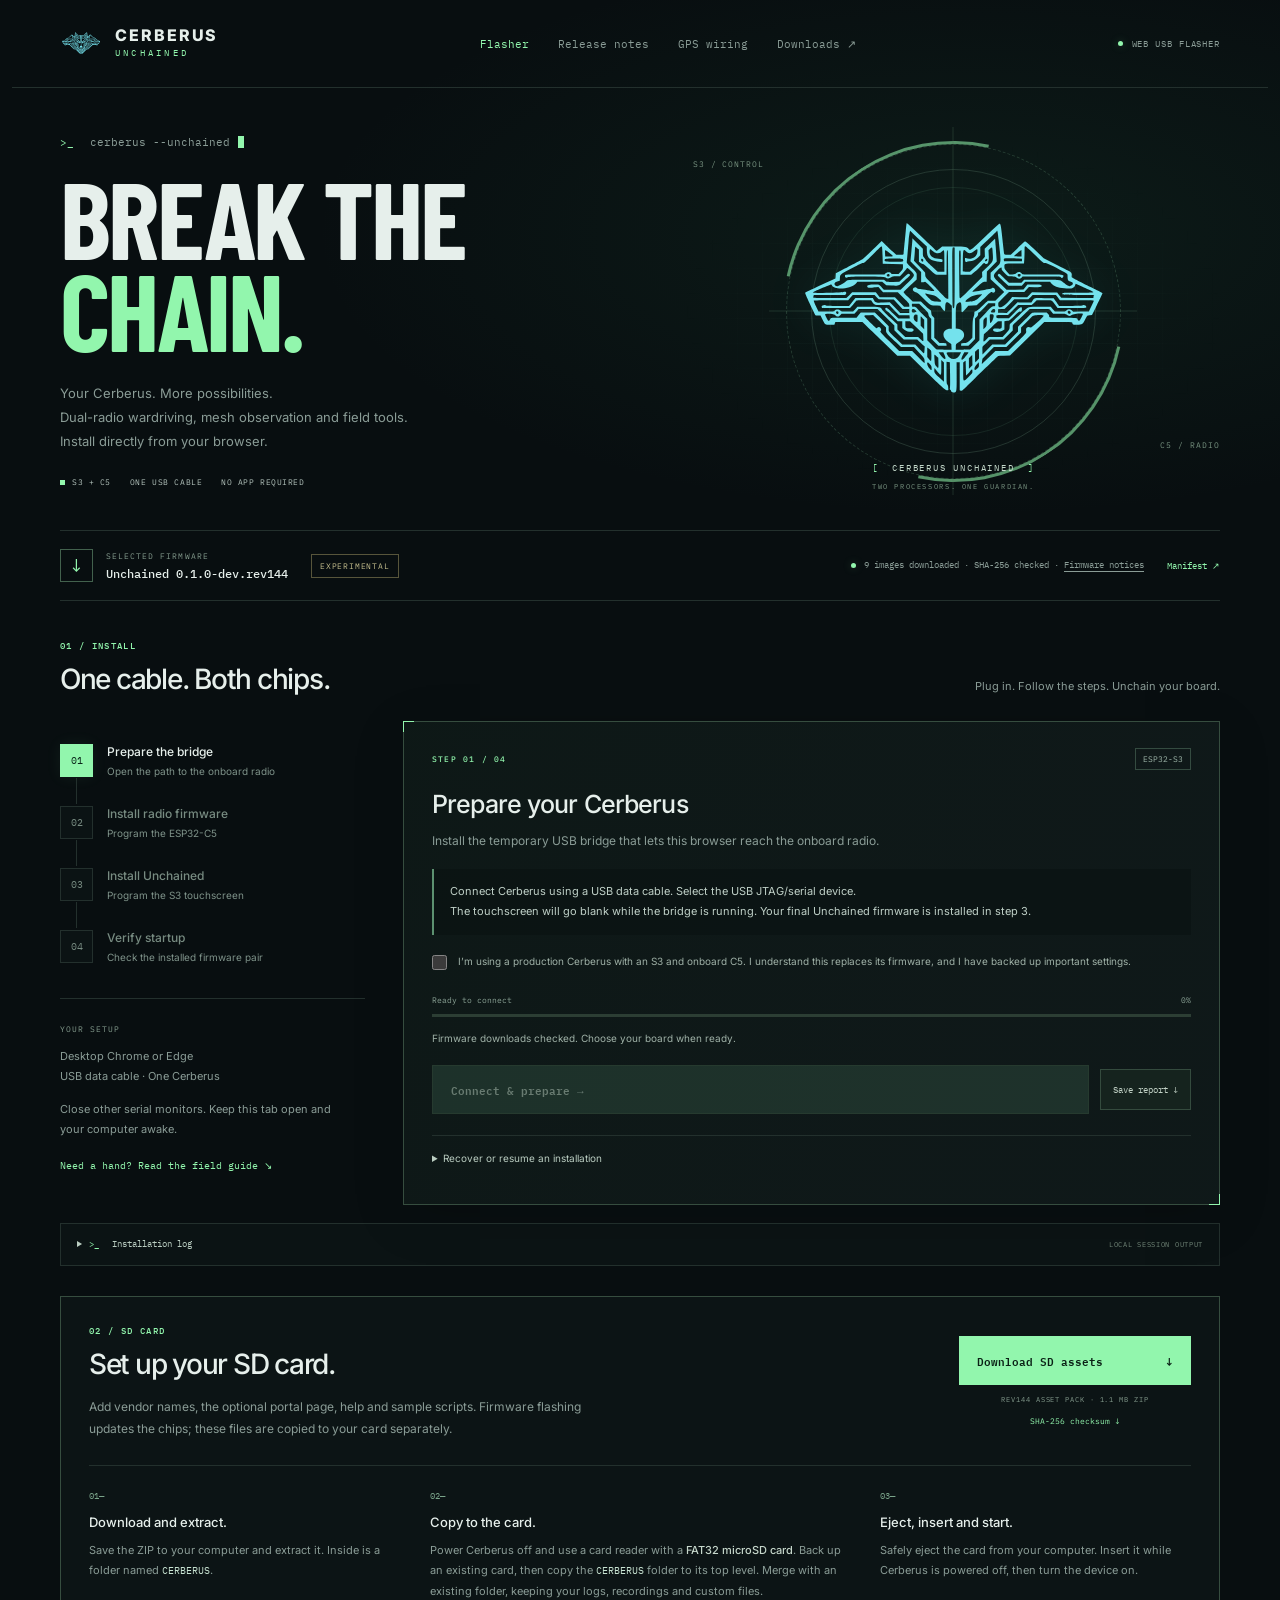
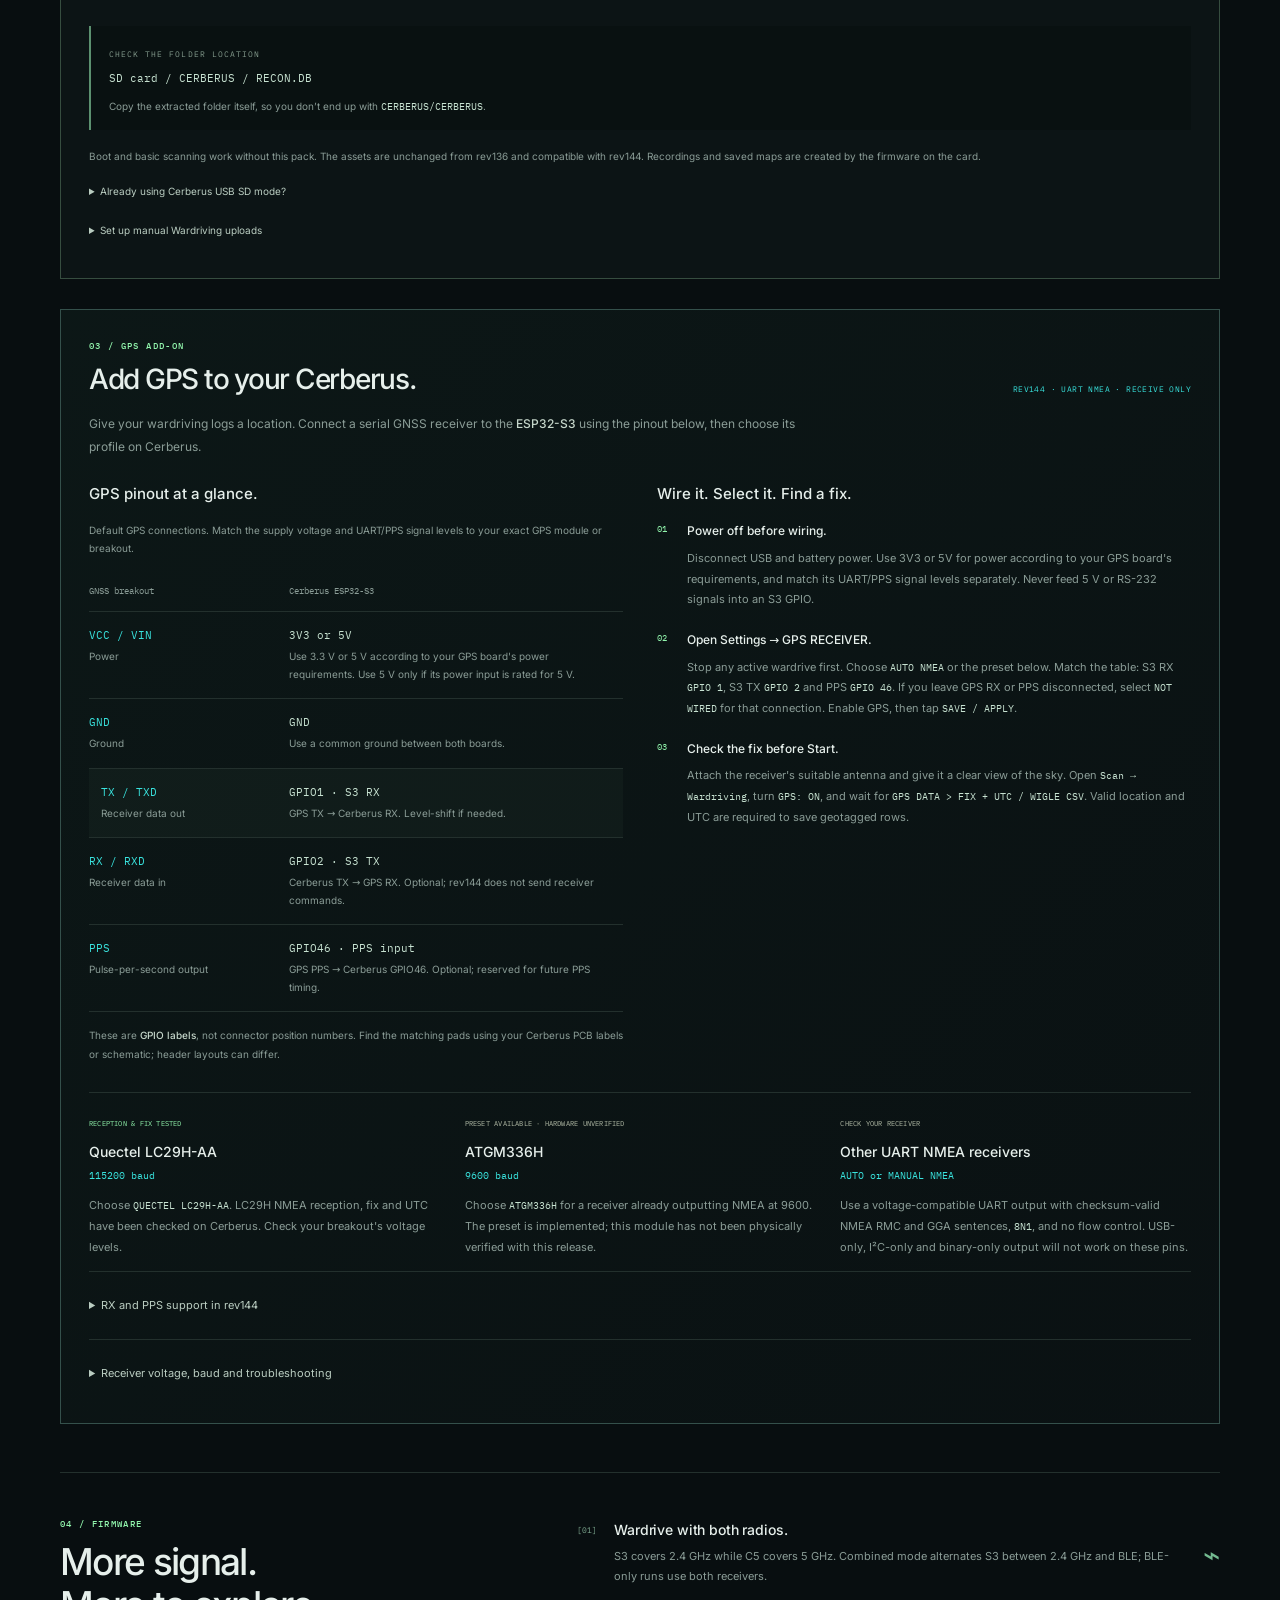
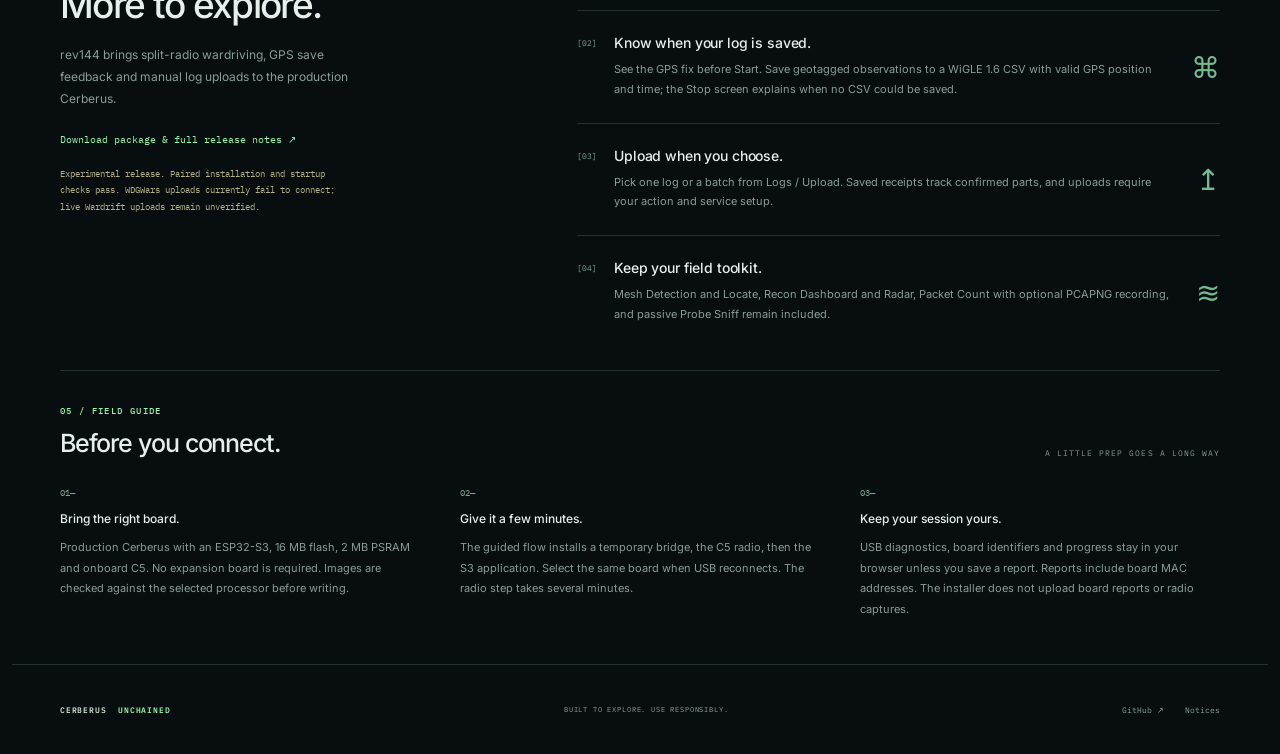
==== commit 70525ab1: "Add GPS RX, PPS and selectable supply voltage to the pinout" ====
--- a/index.html
+++ b/index.html
@@ -86,22 +86,24 @@
     </section>
     <section id="gps-pinout" class="gps-section" aria-labelledby="gps-title">
       <div class="section-heading"><div><p class="eyebrow">03 / GPS ADD-ON</p><h2 id="gps-title">Add GPS to your Cerberus.</h2></div><span class="gps-tag">REV144 · UART NMEA · RECEIVE ONLY</span></div>
-      <p class="gps-intro">Give your wardriving logs a location. Connect a serial GNSS receiver to the <strong>ESP32-S3</strong>, then choose its profile on Cerberus. Start with power, ground and one data wire.</p>
+      <p class="gps-intro">Give your wardriving logs a location. Connect a serial GNSS receiver to the <strong>ESP32-S3</strong> using the pinout below, then choose its profile on Cerberus.</p>
       <div class="gps-grid">
         <div class="gps-wiring">
-          <h3>Three connections to get started.</h3>
-          <table class="gps-table"><caption>Default wiring for a breakout that accepts a 3.3 V supply and has S3-compatible UART output</caption><thead><tr><th scope="col">GNSS breakout</th><th scope="col">Cerberus ESP32-S3</th></tr></thead><tbody>
-            <tr><th scope="row"><code>VCC / VIN</code><span>Power</span></th><td><code>3V3</code><span>Only for a breakout rated to run from 3.3 V.</span></td></tr>
+          <h3>GPS pinout at a glance.</h3>
+          <table class="gps-table"><caption>Default GPS connections. Match the supply voltage and UART/PPS signal levels to your exact GPS module or breakout.</caption><thead><tr><th scope="col">GNSS breakout</th><th scope="col">Cerberus ESP32-S3</th></tr></thead><tbody>
+            <tr><th scope="row"><code>VCC / VIN</code><span>Power</span></th><td><code>3V3 or 5V</code><span>Use 3.3 V or 5 V according to your GPS board's power requirements. Use 5 V only if its power input is rated for 5 V.</span></td></tr>
             <tr><th scope="row"><code>GND</code><span>Ground</span></th><td><code>GND</code><span>Use a common ground between both boards.</span></td></tr>
             <tr class="gps-data-row"><th scope="row"><code>TX / TXD</code><span>Receiver data out</span></th><td><code>GPIO1 · S3 RX</code><span>GPS TX → Cerberus RX. Level-shift if needed.</span></td></tr>
+            <tr><th scope="row"><code>RX / RXD</code><span>Receiver data in</span></th><td><code>GPIO2 · S3 TX</code><span>Cerberus TX → GPS RX. Optional; rev144 does not send receiver commands.</span></td></tr>
+            <tr><th scope="row"><code>PPS</code><span>Pulse-per-second output</span></th><td><code>GPIO46 · PPS input</code><span>GPS PPS → Cerberus GPIO46. Optional; reserved for future PPS timing.</span></td></tr>
           </tbody></table>
           <p class="gps-pin-note">These are <strong>GPIO labels</strong>, not connector position numbers. Find the matching pads using your Cerberus PCB labels or schematic; header layouts can differ.</p>
         </div>
         <div class="gps-setup">
           <h3>Wire it. Select it. Find a fix.</h3>
           <ol>
-            <li><strong>Power off before wiring.</strong><span>Disconnect USB and battery power. Match the receiver's supply and UART signal levels; a 3.3 V supply does not guarantee 3.3 V logic. Never feed 5 V or RS-232 signals into an S3 GPIO.</span></li>
-            <li><strong>Open Settings → GPS RECEIVER.</strong><span>Stop any active wardrive first. Choose <code>AUTO NMEA</code> or the preset below, set S3 RX to <code>GPIO 1</code>, and select <code>NOT WIRED</code> for S3 TX and PPS in this three-wire setup. Enable GPS, then tap <code>SAVE / APPLY</code>.</span></li>
+            <li><strong>Power off before wiring.</strong><span>Disconnect USB and battery power. Use 3V3 or 5V for power according to your GPS board's requirements, and match its UART/PPS signal levels separately. Never feed 5 V or RS-232 signals into an S3 GPIO.</span></li>
+            <li><strong>Open Settings → GPS RECEIVER.</strong><span>Stop any active wardrive first. Choose <code>AUTO NMEA</code> or the preset below. Match the table: S3 RX <code>GPIO 1</code>, S3 TX <code>GPIO 2</code> and PPS <code>GPIO 46</code>. If you leave GPS RX or PPS disconnected, select <code>NOT WIRED</code> for that connection. Enable GPS, then tap <code>SAVE / APPLY</code>.</span></li>
             <li><strong>Check the fix before Start.</strong><span>Attach the receiver's suitable antenna and give it a clear view of the sky. Open <code>Scan → Wardriving</code>, turn <code>GPS: ON</code>, and wait for <code>GPS DATA &gt; FIX + UTC / WIGLE CSV</code>. Valid location and UTC are required to save geotagged rows.</span></li>
           </ol>
         </div>
@@ -111,7 +113,7 @@
         <article><span class="gps-receiver-status gps-preset-only">PRESET AVAILABLE · HARDWARE UNVERIFIED</span><h3>ATGM336H</h3><p class="gps-baud">9600 baud</p><p>Choose <code>ATGM336H</code> for a receiver already outputting NMEA at 9600. The preset is implemented; this module has not been physically verified with this release.</p></article>
         <article><span class="gps-receiver-status gps-preset-only">CHECK YOUR RECEIVER</span><h3>Other UART NMEA receivers</h3><p class="gps-baud">AUTO or MANUAL NMEA</p><p>Use a voltage-compatible UART output with checksum-valid NMEA RMC and GGA sentences, <code>8N1</code>, and no flow control. USB-only, I²C-only and binary-only output will not work on these pins.</p></article>
       </div>
-      <details class="gps-details"><summary>GPIO2 / GPIO46: what about RX and PPS?</summary><p>The firmware's default assignments reserve <strong>S3 TX GPIO2 → GPS RX</strong> and <strong>GPS PPS → GPIO46</strong>. Rev144 does not send receiver commands or use PPS timing, so leave both receiver pins disconnected for the setup above. GPIO46 is input-only and cannot serve as S3 TX.</p></details>
+      <details class="gps-details"><summary>RX and PPS support in rev144</summary><p>The table shows the firmware's default assignments: <strong>S3 TX GPIO2 → GPS RX</strong> and <strong>GPS PPS → GPIO46</strong>. Rev144 receives NMEA only; it does not send receiver commands or use PPS timing. These two connections are optional for GPS reception. GPIO46 is input-only and cannot serve as S3 TX.</p></details>
       <details class="gps-details"><summary>Receiver voltage, baud and troubleshooting</summary><p><strong>Power and logic are separate.</strong> Use the voltage specified for your exact breakout and a suitable UART level shifter whenever signal levels do not match. Bare LC29H modules use a 3.3 V nominal supply but a 2.8 V UART1; their 1.8 V UART2 is a different interface. Use the breakout's NMEA UART output. A board marked “5 V VIN” may have a regulator without UART level conversion.</p><p><strong>AUTO listens; it does not reprogram the module.</strong> It tries 115200, 9600, 38400, 57600, 19200, 4800, 230400, 460800 and 921600 baud. MANUAL NMEA selects one of those rates. Make sure the receiver is already sending RMC/GGA at the chosen rate.</p><p><strong>NO RECENT NMEA:</strong> check power, ground, GPS TX → S3 RX, signal levels, selected GPIO, baud and NMEA output. <strong>NMEA / NO FIX:</strong> data is arriving; check antenna placement and allow time outdoors. <strong>FIX / UTC UNVERIFIED:</strong> check that the receiver emits valid RMC date/time. The firmware cannot create missing GPS data.</p><p class="gps-sources">Electrical references: <a class="text-link" href="https://www.quectel.com/content/uploads/2022/06/Quectel_LC29H_Series_Hardware_Design_V1.2.pdf" target="_blank" rel="noopener noreferrer">Quectel LC29H hardware guide ↗</a> · <a class="text-link" href="https://documentation.espressif.com/esp32-s3_datasheet_en.pdf" target="_blank" rel="noopener noreferrer">ESP32-S3 electrical limits ↗</a></p></details>
     </section>
     <section id="release-notes" class="release-section" aria-labelledby="release-title">
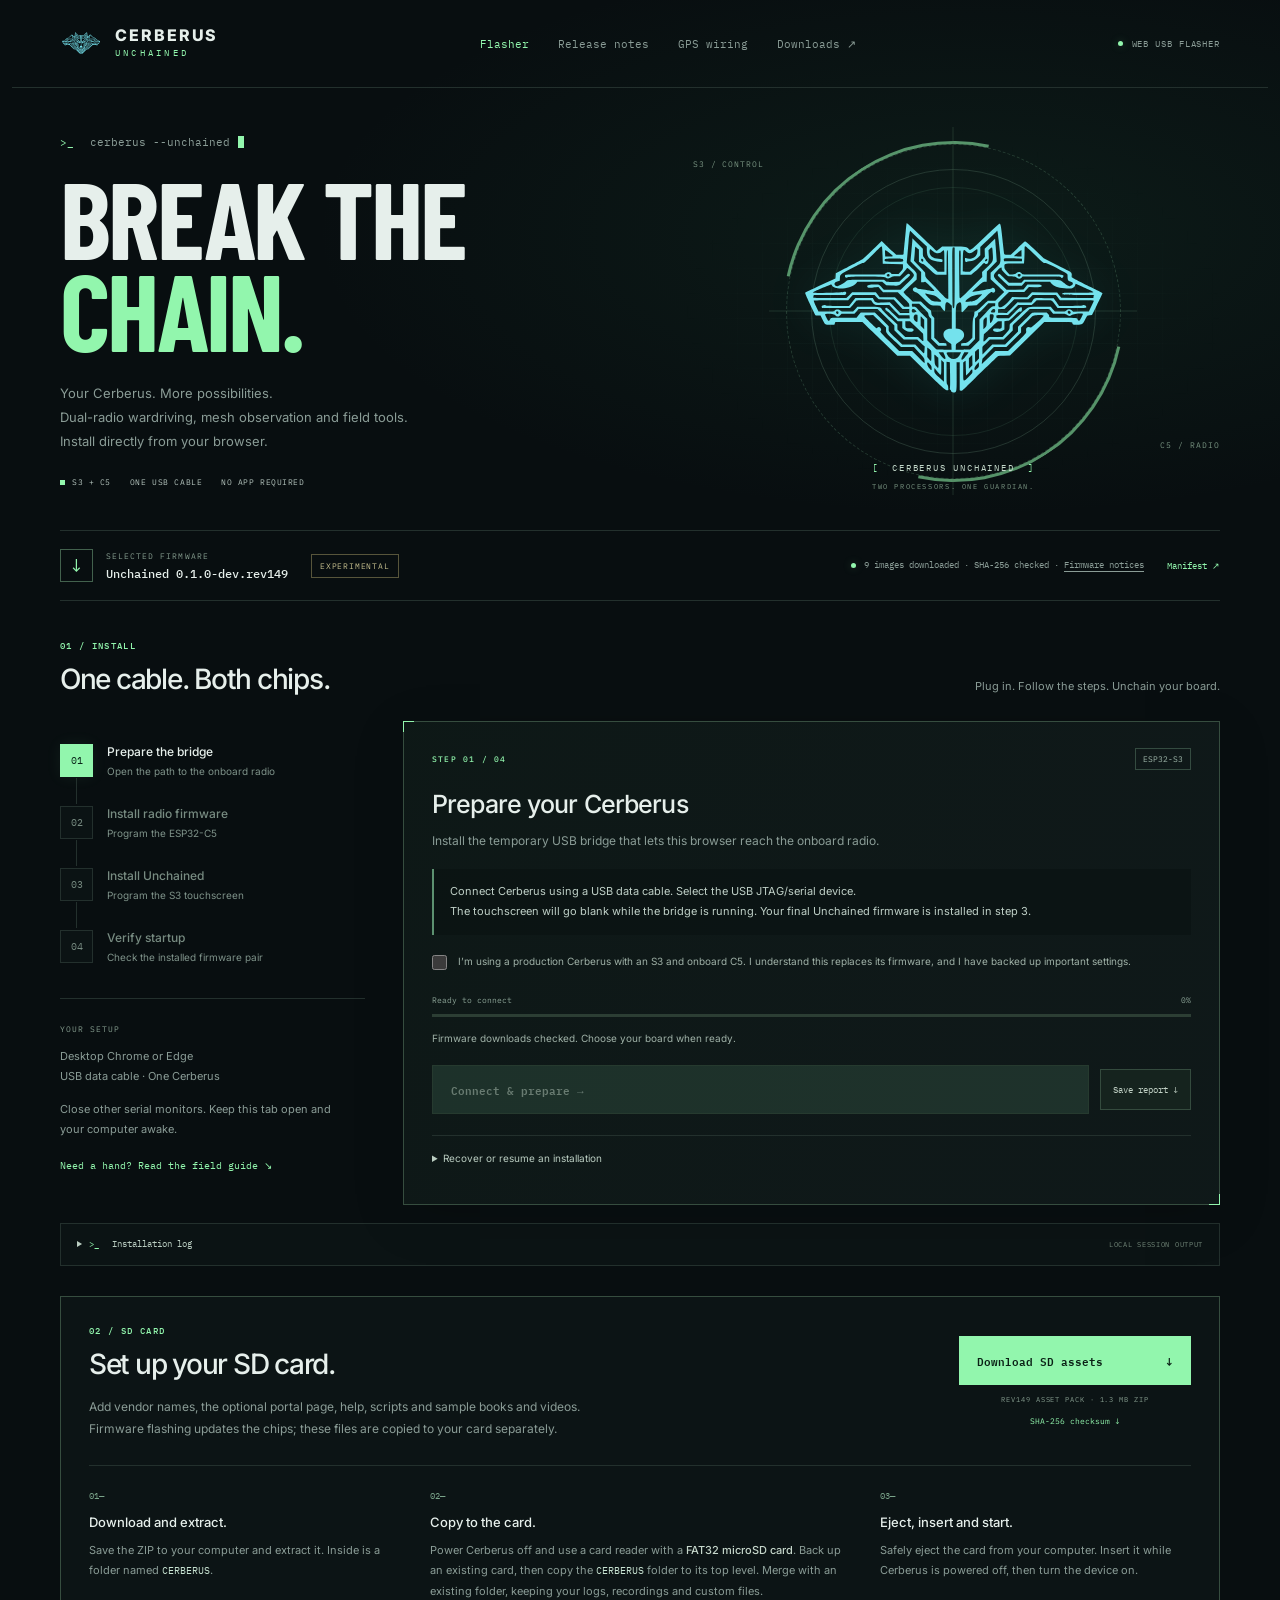
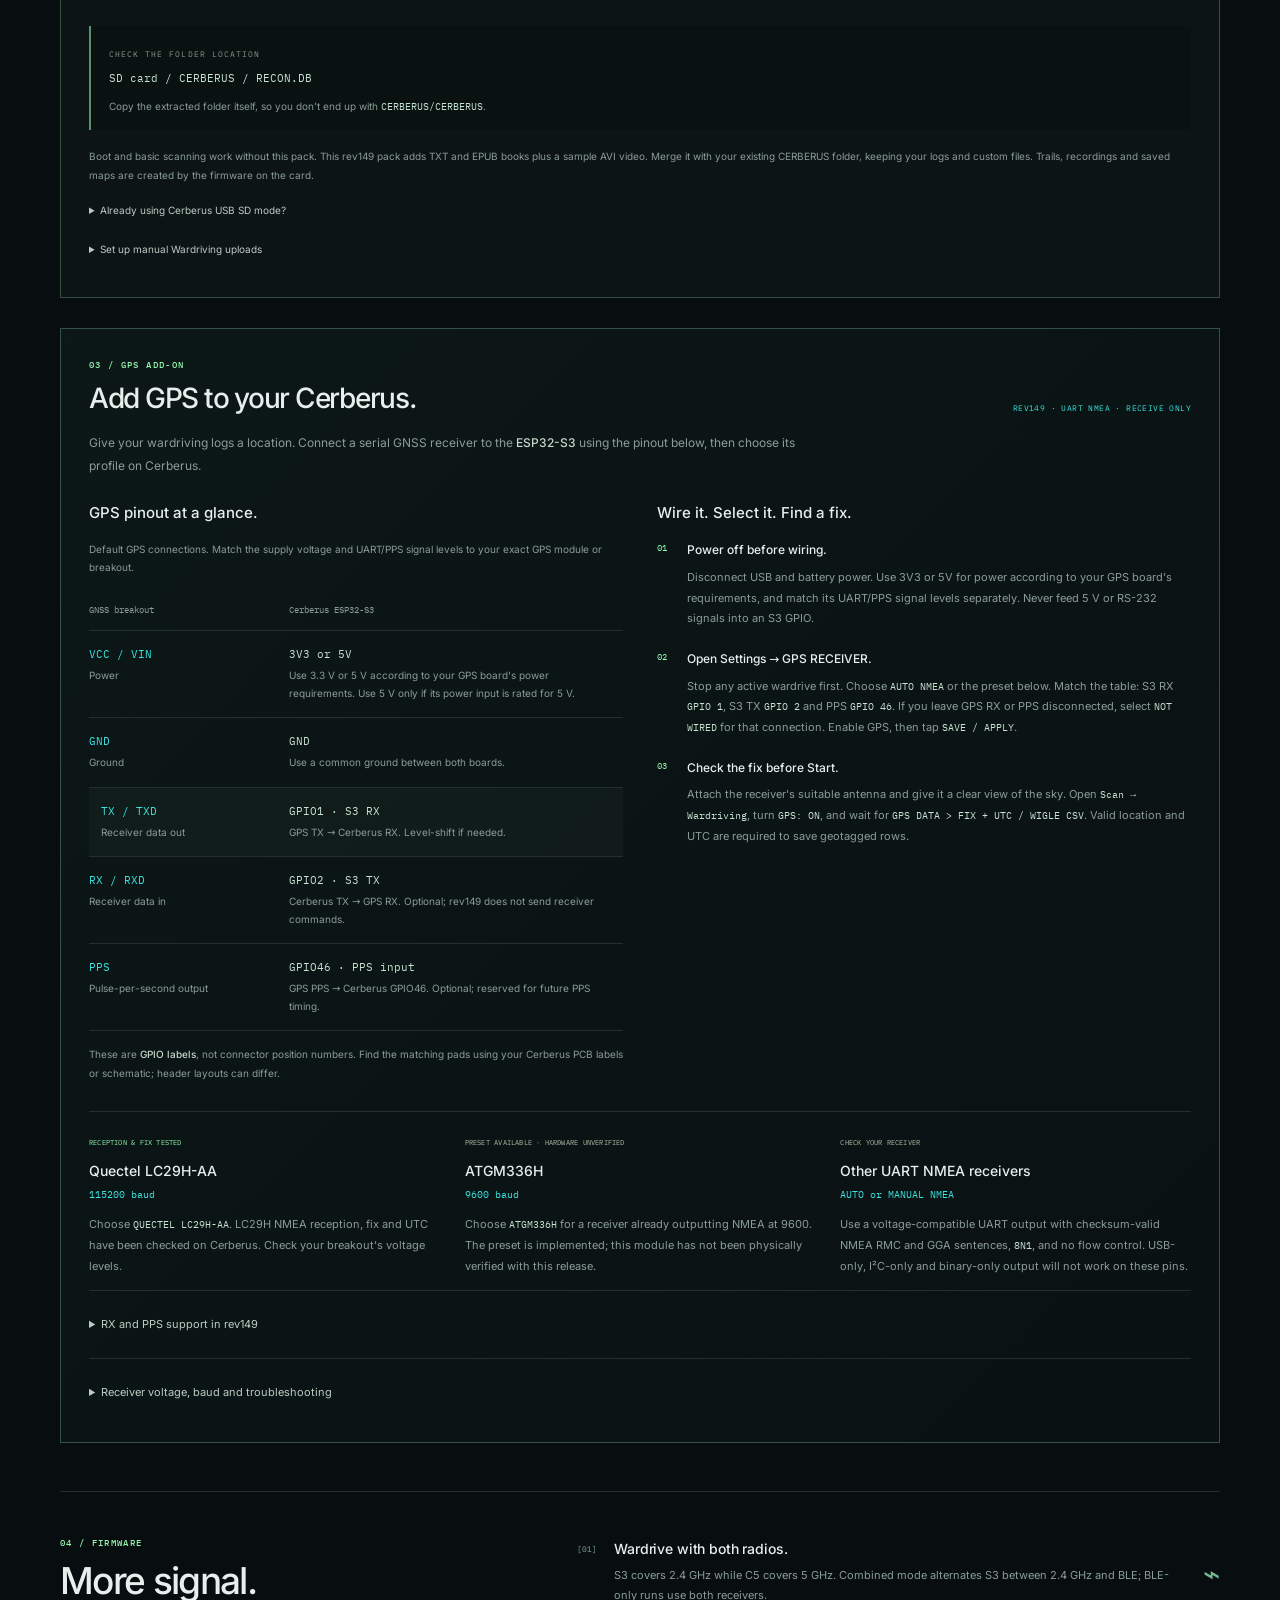
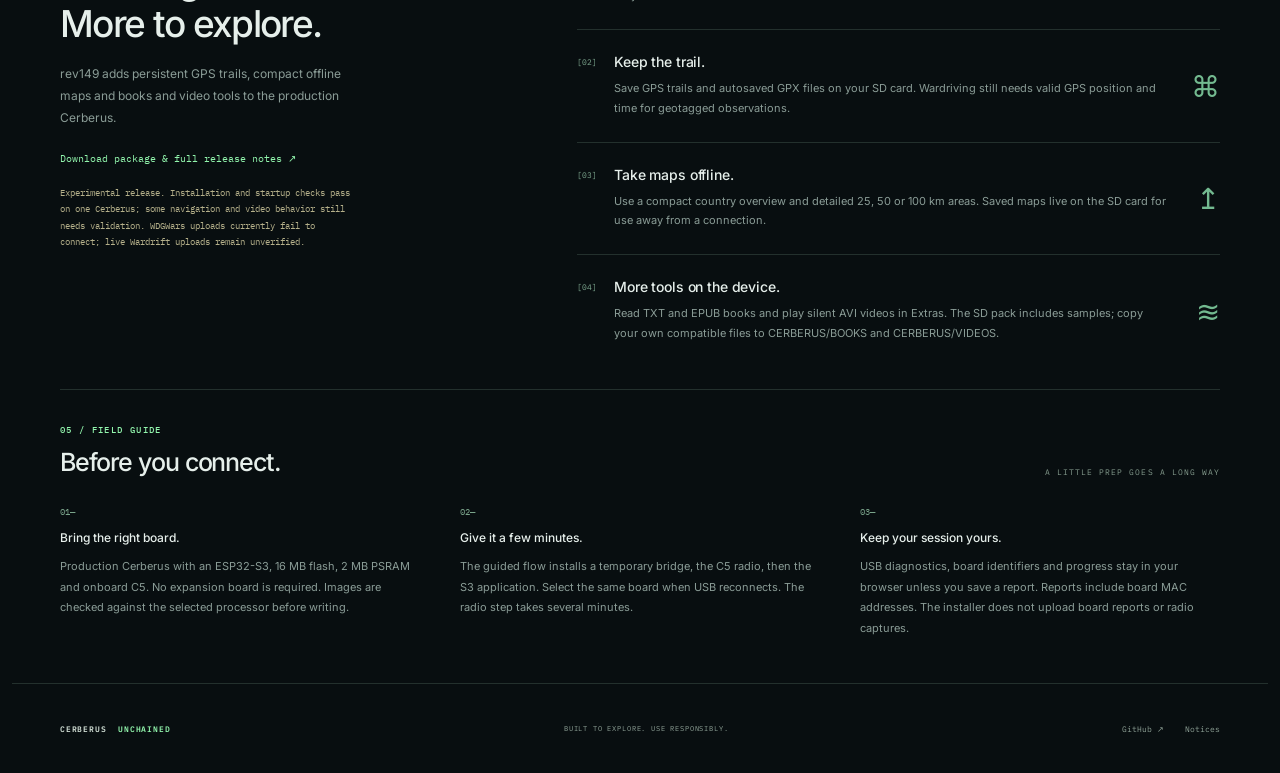
==== commit 8da1c642: "Select rev149 firmware and support its USB bridge" ====
--- a/index.html
+++ b/index.html
@@ -8,7 +8,7 @@
   <title>Cerberus Unchained / Web Flasher</title>
   <link rel="stylesheet" href="./fonts/fonts.css">
   <link rel="icon" href="./guardian.svg" type="image/svg+xml">
-  <script type="module" crossorigin src="./assets/index-tOuLprmc.js"></script>
+  <script type="module" crossorigin src="./assets/index-DpoETPo7.js"></script>
   <link rel="modulepreload" crossorigin href="./assets/rom-GkxcFgpz.js">
   <link rel="modulepreload" crossorigin href="./assets/esp32-CyuAxFQm.js">
   <link rel="modulepreload" crossorigin href="./assets/esp32c3-XPh2YC9D.js">
@@ -19,7 +19,7 @@
   <div class="ambient" aria-hidden="true"></div>
   <header class="topbar shell">
     <a href="./" class="brand" aria-label="Cerberus Unchained home"><img src="./guardian.svg" alt="" width="42" height="32"><span>CERBERUS<small>UNCHAINED</small></span></a>
-    <nav aria-label="Main navigation"><a class="nav-active" href="#flash">Flasher</a><a href="#release-notes">Release notes</a><a href="#gps-pinout">GPS wiring</a><a href="https://github.com/463N7/Cerberus-unchained-flasher/releases/tag/v0.1.0-dev.rev144" target="_blank" rel="noopener noreferrer">Downloads ↗</a></nav>
+    <nav aria-label="Main navigation"><a class="nav-active" href="#flash">Flasher</a><a href="#release-notes">Release notes</a><a href="#gps-pinout">GPS wiring</a><a href="https://github.com/463N7/Cerberus-unchained-flasher/releases/tag/v0.1.0-dev.rev149" target="_blank" rel="noopener noreferrer">Downloads ↗</a></nav>
     <span class="topnote"><i></i> WEB USB FLASHER</span>
   </header>
   <main class="shell">
@@ -73,19 +73,19 @@
       <details class="technical"><summary><span aria-hidden="true">&gt;_</span> Installation log <span class="log-caption">LOCAL SESSION OUTPUT</span></summary><pre id="log" aria-label="Installation log">Waiting for firmware verification…</pre></details>
     </section>
     <section id="sd-assets" class="sd-assets" aria-labelledby="sd-title">
-      <div class="sd-heading"><div><p class="eyebrow">02 / SD CARD</p><h2 id="sd-title">Set up your SD card.</h2><p class="sd-intro">Add vendor names, the optional portal page, help and sample scripts. Firmware flashing updates the chips; these files are copied to your card separately.</p></div><div class="sd-download"><a class="download-button" href="./downloads/cerberus-unchained-sd-assets-rev144.zip" download>Download SD assets <span aria-hidden="true">↓</span></a><span class="micro">REV144 ASSET PACK · 1.1 MB ZIP</span><a class="text-link" href="./downloads/cerberus-unchained-sd-assets-rev144.zip.sha256" download>SHA-256 checksum ↓</a></div></div>
+      <div class="sd-heading"><div><p class="eyebrow">02 / SD CARD</p><h2 id="sd-title">Set up your SD card.</h2><p class="sd-intro">Add vendor names, the optional portal page, help, scripts and sample books and videos. Firmware flashing updates the chips; these files are copied to your card separately.</p></div><div class="sd-download"><a class="download-button" href="./downloads/cerberus-unchained-sd-assets-rev149.zip" download>Download SD assets <span aria-hidden="true">↓</span></a><span class="micro">REV149 ASSET PACK · 1.3 MB ZIP</span><a class="text-link" href="./downloads/cerberus-unchained-sd-assets-rev149.zip.sha256" download>SHA-256 checksum ↓</a></div></div>
       <ol class="sd-steps">
         <li><span class="guide-mark" aria-hidden="true">01—</span><h3>Download and extract.</h3><p>Save the ZIP to your computer and extract it. Inside is a folder named <code>CERBERUS</code>.</p></li>
         <li><span class="guide-mark" aria-hidden="true">02—</span><h3>Copy to the card.</h3><p>Power Cerberus off and use a card reader with a <strong>FAT32 microSD card</strong>. Back up an existing card, then copy the <code>CERBERUS</code> folder to its top level. Merge with an existing folder, keeping your logs, recordings and custom files.</p></li>
         <li><span class="guide-mark" aria-hidden="true">03—</span><h3>Eject, insert and start.</h3><p>Safely eject the card from your computer. Insert it while Cerberus is powered off, then turn the device on.</p></li>
       </ol>
       <div class="sd-location"><span class="micro">CHECK THE FOLDER LOCATION</span><p><code>SD card / CERBERUS / RECON.DB</code></p><span>Copy the extracted folder itself, so you don’t end up with <code>CERBERUS/CERBERUS</code>.</span></div>
-      <p class="sd-footnote">Boot and basic scanning work without this pack. The assets are unchanged from rev136 and compatible with rev144. Recordings and saved maps are created by the firmware on the card.</p>
+      <p class="sd-footnote">Boot and basic scanning work without this pack. This rev149 pack adds TXT and EPUB books plus a sample AVI video. Merge it with your existing CERBERUS folder, keeping your logs and custom files. Trails, recordings and saved maps are created by the firmware on the card.</p>
       <details class="sd-usb"><summary>Already using Cerberus USB SD mode?</summary><p>After installing the firmware, you can copy the extracted files through its USB SD drive instead of using a card reader. Eject that drive in your computer, then select <strong>RETURN SD TO FIRMWARE</strong> on Cerberus before using SD features.</p></details>
-      <details class="sd-usb"><summary>Set up manual Wardriving uploads</summary><p><a class="text-link" href="./downloads/wardrive-upload.example.rev144.json" download>Download the empty upload profile ↓</a>. Fill in your home Wi-Fi and the service keys you want to use, then save it as <code>CERBERUS/CONFIG/UPLOAD.JSON</code> on the SD card. On Cerberus, open <strong>LOGS / UPLOAD → HOME WI-FI / API SETUP → IMPORT JSON FROM SD</strong>. Keep your completed profile private. Importing settings does not start an upload. <a class="text-link" href="./guides/wardrive-uploads.html" target="_blank" rel="noopener noreferrer">Setup guide and service limits ↗</a></p></details>
+      <details class="sd-usb"><summary>Set up manual Wardriving uploads</summary><p><a class="text-link" href="./downloads/wardrive-upload.example.rev149.json" download>Download the empty upload profile ↓</a>. Fill in your home Wi-Fi and the service keys you want to use, then save it as <code>CERBERUS/CONFIG/UPLOAD.JSON</code> on the SD card. On Cerberus, open <strong>LOGS / UPLOAD → HOME WI-FI / API SETUP → IMPORT JSON FROM SD</strong>. Keep your completed profile private. Importing settings does not start an upload. <a class="text-link" href="./guides/wardrive-uploads.html" target="_blank" rel="noopener noreferrer">Setup guide and service limits ↗</a></p></details>
     </section>
     <section id="gps-pinout" class="gps-section" aria-labelledby="gps-title">
-      <div class="section-heading"><div><p class="eyebrow">03 / GPS ADD-ON</p><h2 id="gps-title">Add GPS to your Cerberus.</h2></div><span class="gps-tag">REV144 · UART NMEA · RECEIVE ONLY</span></div>
+      <div class="section-heading"><div><p class="eyebrow">03 / GPS ADD-ON</p><h2 id="gps-title">Add GPS to your Cerberus.</h2></div><span class="gps-tag">REV149 · UART NMEA · RECEIVE ONLY</span></div>
       <p class="gps-intro">Give your wardriving logs a location. Connect a serial GNSS receiver to the <strong>ESP32-S3</strong> using the pinout below, then choose its profile on Cerberus.</p>
       <div class="gps-grid">
         <div class="gps-wiring">
@@ -94,7 +94,7 @@
             <tr><th scope="row"><code>VCC / VIN</code><span>Power</span></th><td><code>3V3 or 5V</code><span>Use 3.3 V or 5 V according to your GPS board's power requirements. Use 5 V only if its power input is rated for 5 V.</span></td></tr>
             <tr><th scope="row"><code>GND</code><span>Ground</span></th><td><code>GND</code><span>Use a common ground between both boards.</span></td></tr>
             <tr class="gps-data-row"><th scope="row"><code>TX / TXD</code><span>Receiver data out</span></th><td><code>GPIO1 · S3 RX</code><span>GPS TX → Cerberus RX. Level-shift if needed.</span></td></tr>
-            <tr><th scope="row"><code>RX / RXD</code><span>Receiver data in</span></th><td><code>GPIO2 · S3 TX</code><span>Cerberus TX → GPS RX. Optional; rev144 does not send receiver commands.</span></td></tr>
+            <tr><th scope="row"><code>RX / RXD</code><span>Receiver data in</span></th><td><code>GPIO2 · S3 TX</code><span>Cerberus TX → GPS RX. Optional; rev149 does not send receiver commands.</span></td></tr>
             <tr><th scope="row"><code>PPS</code><span>Pulse-per-second output</span></th><td><code>GPIO46 · PPS input</code><span>GPS PPS → Cerberus GPIO46. Optional; reserved for future PPS timing.</span></td></tr>
           </tbody></table>
           <p class="gps-pin-note">These are <strong>GPIO labels</strong>, not connector position numbers. Find the matching pads using your Cerberus PCB labels or schematic; header layouts can differ.</p>
@@ -113,16 +113,16 @@
         <article><span class="gps-receiver-status gps-preset-only">PRESET AVAILABLE · HARDWARE UNVERIFIED</span><h3>ATGM336H</h3><p class="gps-baud">9600 baud</p><p>Choose <code>ATGM336H</code> for a receiver already outputting NMEA at 9600. The preset is implemented; this module has not been physically verified with this release.</p></article>
         <article><span class="gps-receiver-status gps-preset-only">CHECK YOUR RECEIVER</span><h3>Other UART NMEA receivers</h3><p class="gps-baud">AUTO or MANUAL NMEA</p><p>Use a voltage-compatible UART output with checksum-valid NMEA RMC and GGA sentences, <code>8N1</code>, and no flow control. USB-only, I²C-only and binary-only output will not work on these pins.</p></article>
       </div>
-      <details class="gps-details"><summary>RX and PPS support in rev144</summary><p>The table shows the firmware's default assignments: <strong>S3 TX GPIO2 → GPS RX</strong> and <strong>GPS PPS → GPIO46</strong>. Rev144 receives NMEA only; it does not send receiver commands or use PPS timing. These two connections are optional for GPS reception. GPIO46 is input-only and cannot serve as S3 TX.</p></details>
+      <details class="gps-details"><summary>RX and PPS support in rev149</summary><p>The table shows the firmware's default assignments: <strong>S3 TX GPIO2 → GPS RX</strong> and <strong>GPS PPS → GPIO46</strong>. Rev144 receives NMEA only; it does not send receiver commands or use PPS timing. These two connections are optional for GPS reception. GPIO46 is input-only and cannot serve as S3 TX.</p></details>
       <details class="gps-details"><summary>Receiver voltage, baud and troubleshooting</summary><p><strong>Power and logic are separate.</strong> Use the voltage specified for your exact breakout and a suitable UART level shifter whenever signal levels do not match. Bare LC29H modules use a 3.3 V nominal supply but a 2.8 V UART1; their 1.8 V UART2 is a different interface. Use the breakout's NMEA UART output. A board marked “5 V VIN” may have a regulator without UART level conversion.</p><p><strong>AUTO listens; it does not reprogram the module.</strong> It tries 115200, 9600, 38400, 57600, 19200, 4800, 230400, 460800 and 921600 baud. MANUAL NMEA selects one of those rates. Make sure the receiver is already sending RMC/GGA at the chosen rate.</p><p><strong>NO RECENT NMEA:</strong> check power, ground, GPS TX → S3 RX, signal levels, selected GPIO, baud and NMEA output. <strong>NMEA / NO FIX:</strong> data is arriving; check antenna placement and allow time outdoors. <strong>FIX / UTC UNVERIFIED:</strong> check that the receiver emits valid RMC date/time. The firmware cannot create missing GPS data.</p><p class="gps-sources">Electrical references: <a class="text-link" href="https://www.quectel.com/content/uploads/2022/06/Quectel_LC29H_Series_Hardware_Design_V1.2.pdf" target="_blank" rel="noopener noreferrer">Quectel LC29H hardware guide ↗</a> · <a class="text-link" href="https://documentation.espressif.com/esp32-s3_datasheet_en.pdf" target="_blank" rel="noopener noreferrer">ESP32-S3 electrical limits ↗</a></p></details>
     </section>
     <section id="release-notes" class="release-section" aria-labelledby="release-title">
-      <div class="release-overview"><p class="eyebrow">04 / FIRMWARE</p><h2 id="release-title">More signal.<br> More to explore.</h2><p class="section-copy">rev144 brings split-radio wardriving, GPS save feedback and manual log uploads to the production Cerberus.</p><a class="text-link" id="github-release" href="https://github.com/463N7/Cerberus-unchained-flasher/releases/tag/v0.1.0-dev.rev144" target="_blank" rel="noopener noreferrer">Download package &amp; full release notes ↗</a><p class="release-caution">Experimental release. Paired installation and startup checks pass. WDGWars uploads currently fail to connect; live Wardrift uploads remain unverified.</p></div>
+      <div class="release-overview"><p class="eyebrow">04 / FIRMWARE</p><h2 id="release-title">More signal.<br> More to explore.</h2><p class="section-copy">rev149 adds persistent GPS trails, compact offline maps and books and video tools to the production Cerberus.</p><a class="text-link" id="github-release" href="https://github.com/463N7/Cerberus-unchained-flasher/releases/tag/v0.1.0-dev.rev149" target="_blank" rel="noopener noreferrer">Download package &amp; full release notes ↗</a><p class="release-caution">Experimental release. Installation and startup checks pass on one Cerberus; some navigation and video behavior still needs validation. WDGWars uploads currently fail to connect; live Wardrift uploads remain unverified.</p></div>
       <div class="feature-list">
         <article><span class="feature-index">[01]</span><div><h3>Wardrive with both radios.</h3><p>S3 covers 2.4 GHz while C5 covers 5 GHz. Combined mode alternates S3 between 2.4 GHz and BLE; BLE-only runs use both receivers.</p></div><span class="feature-symbol" aria-hidden="true">⌁</span></article>
-        <article><span class="feature-index">[02]</span><div><h3>Know when your log is saved.</h3><p>See the GPS fix before Start. Save geotagged observations to a WiGLE 1.6 CSV with valid GPS position and time; the Stop screen explains when no CSV could be saved.</p></div><span class="feature-symbol" aria-hidden="true">⌘</span></article>
-        <article><span class="feature-index">[03]</span><div><h3>Upload when you choose.</h3><p>Pick one log or a batch from Logs / Upload. Saved receipts track confirmed parts, and uploads require your action and service setup.</p></div><span class="feature-symbol" aria-hidden="true">↥</span></article>
-        <article><span class="feature-index">[04]</span><div><h3>Keep your field toolkit.</h3><p>Mesh Detection and Locate, Recon Dashboard and Radar, Packet Count with optional PCAPNG recording, and passive Probe Sniff remain included.</p></div><span class="feature-symbol" aria-hidden="true">≋</span></article>
+        <article><span class="feature-index">[02]</span><div><h3>Keep the trail.</h3><p>Save GPS trails and autosaved GPX files on your SD card. Wardriving still needs valid GPS position and time for geotagged observations.</p></div><span class="feature-symbol" aria-hidden="true">⌘</span></article>
+        <article><span class="feature-index">[03]</span><div><h3>Take maps offline.</h3><p>Use a compact country overview and detailed 25, 50 or 100 km areas. Saved maps live on the SD card for use away from a connection.</p></div><span class="feature-symbol" aria-hidden="true">↥</span></article>
+        <article><span class="feature-index">[04]</span><div><h3>More tools on the device.</h3><p>Read TXT and EPUB books and play silent AVI videos in Extras. The SD pack includes samples; copy your own compatible files to CERBERUS/BOOKS and CERBERUS/VIDEOS.</p></div><span class="feature-symbol" aria-hidden="true">≋</span></article>
       </div>
     </section>
     <section id="help" class="field-guide" aria-labelledby="help-title">
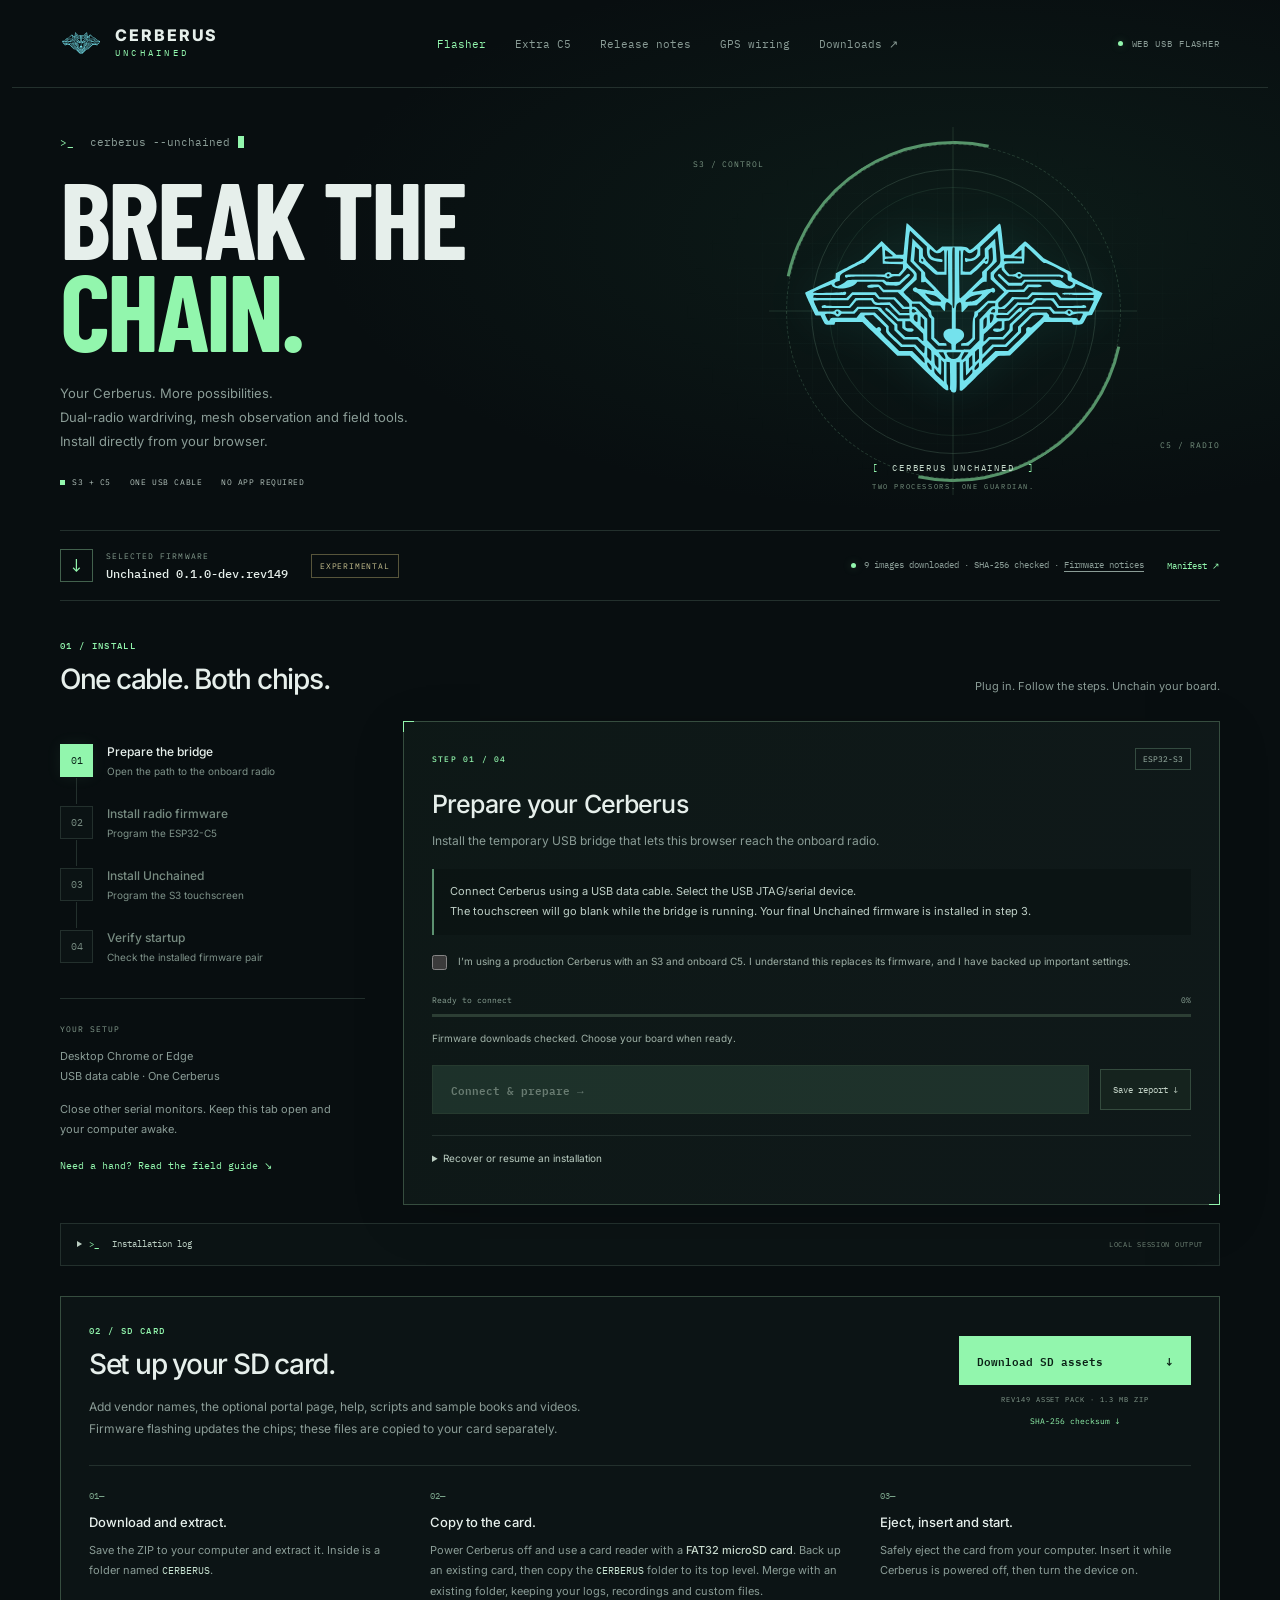
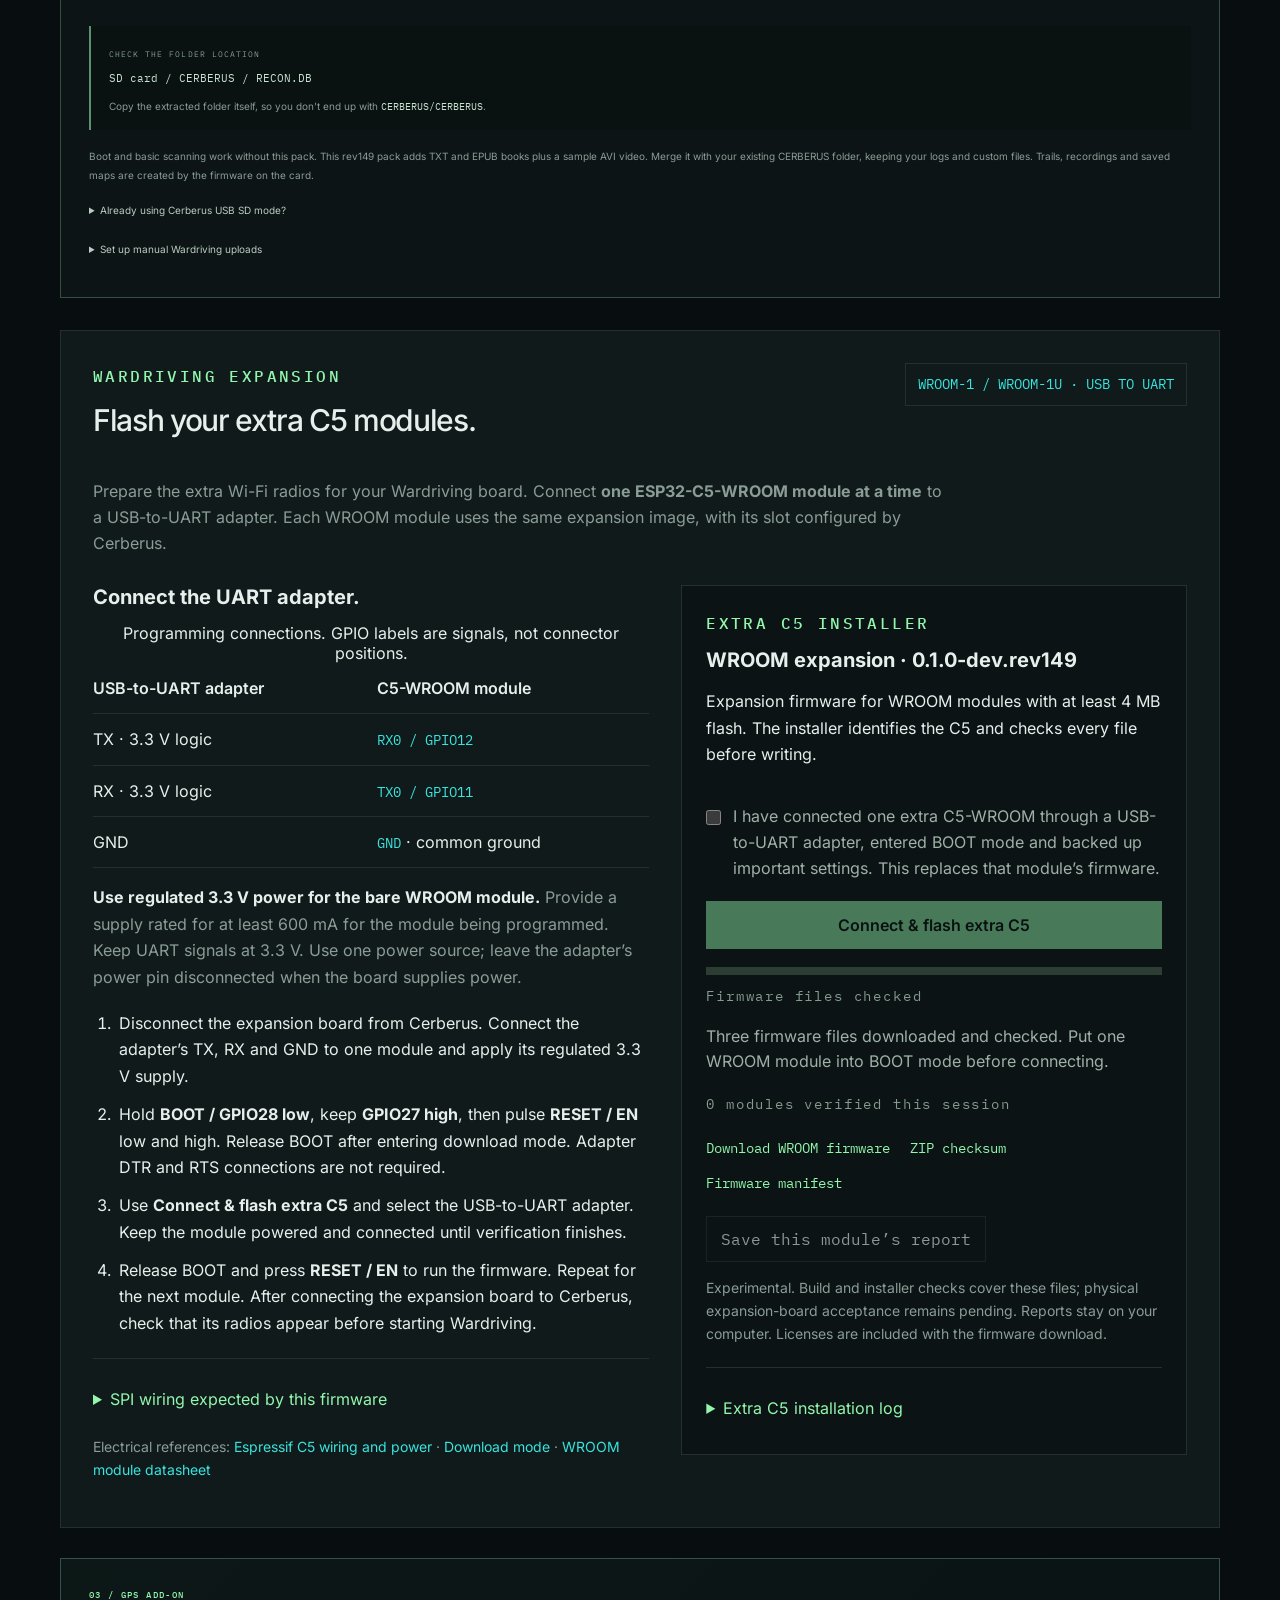
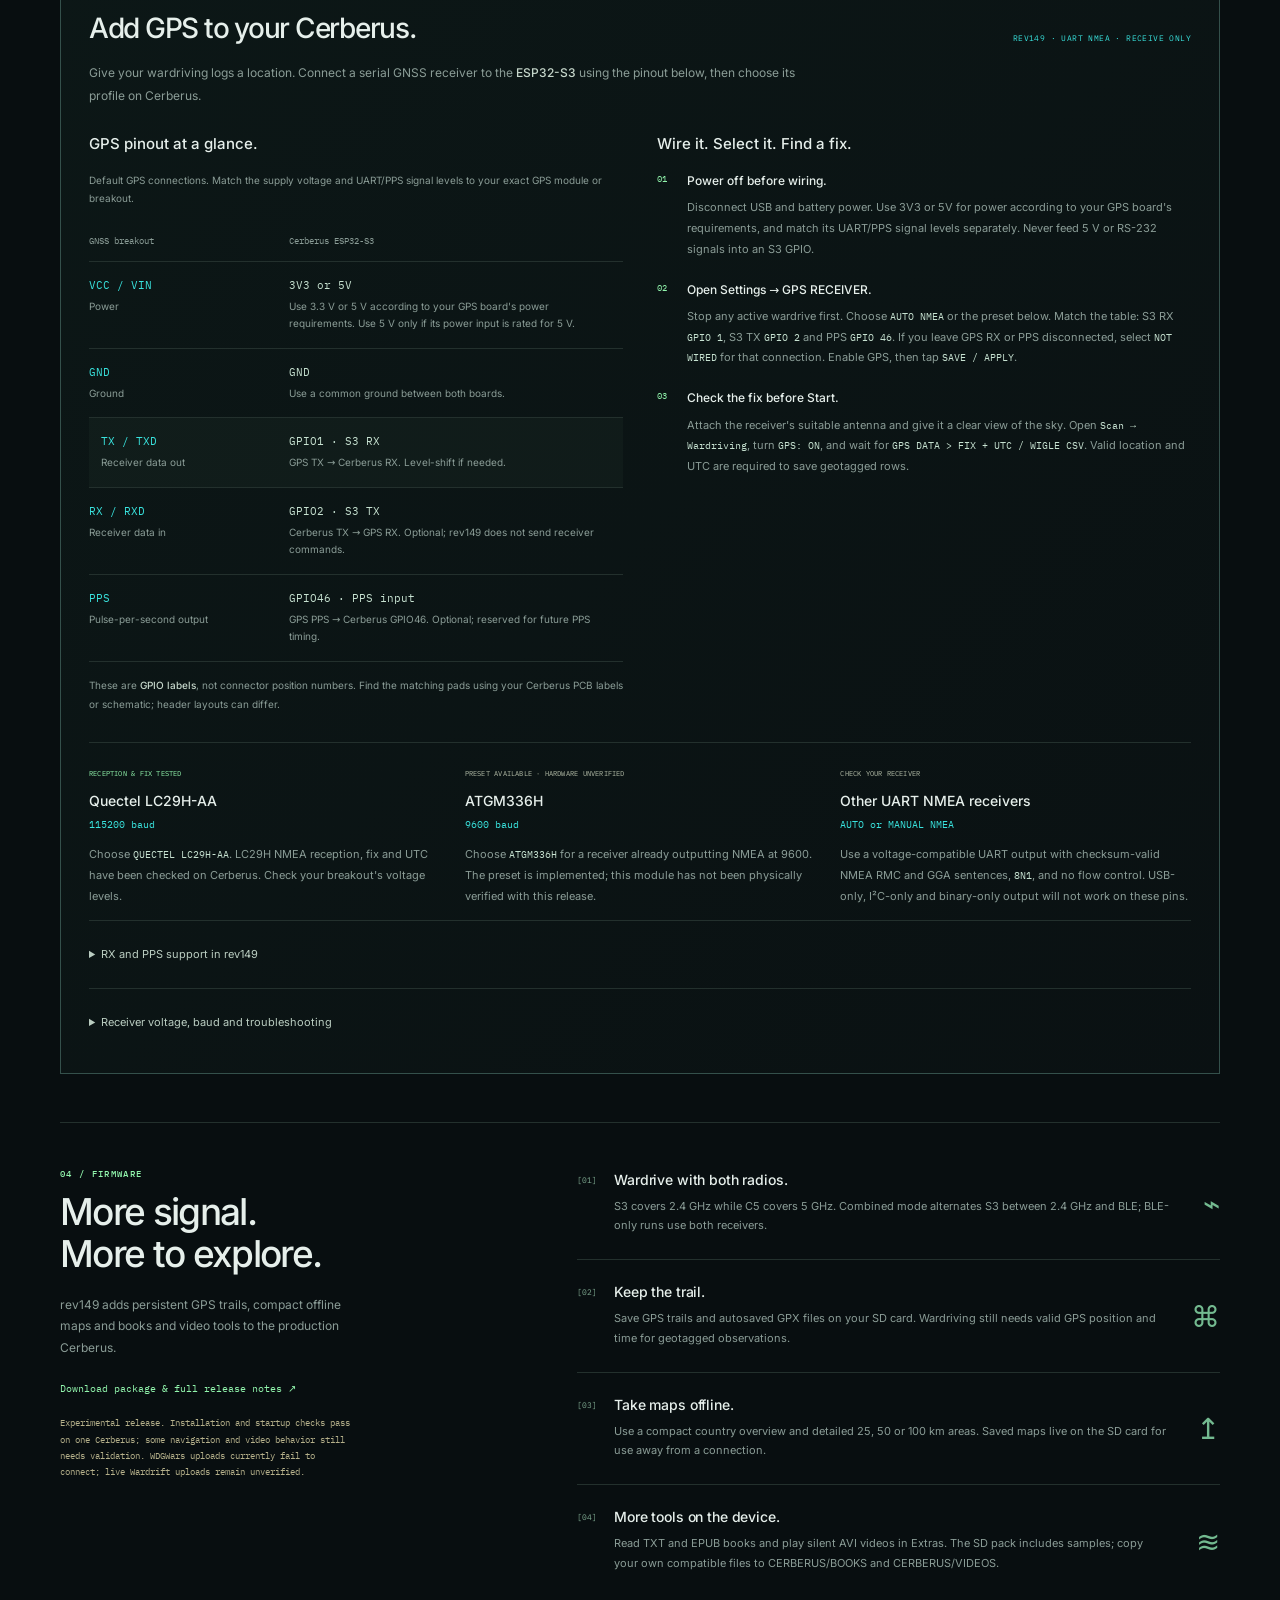
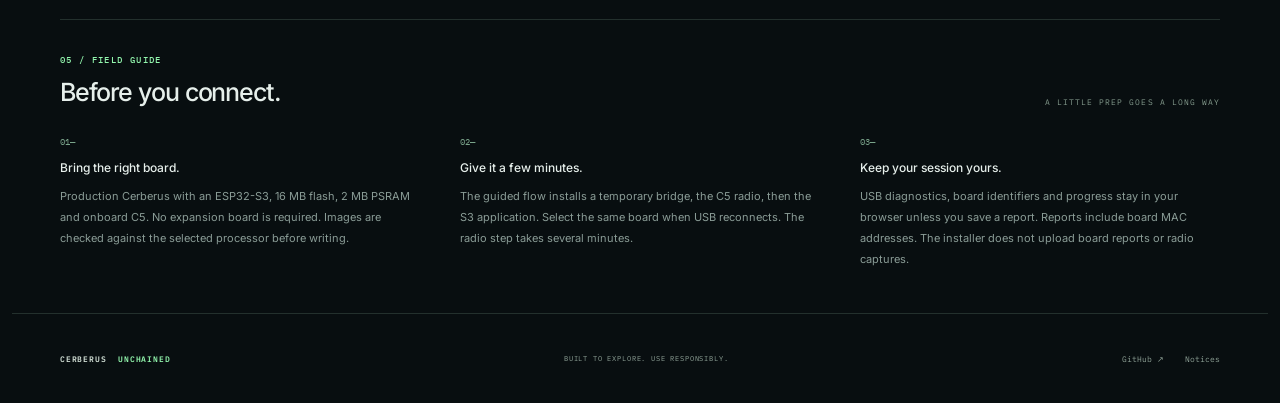
==== commit a825d587: "Publish a separate UART flasher for WROOM expansion C5s" ====
--- a/index.html
+++ b/index.html
@@ -8,18 +8,18 @@
   <title>Cerberus Unchained / Web Flasher</title>
   <link rel="stylesheet" href="./fonts/fonts.css">
   <link rel="icon" href="./guardian.svg" type="image/svg+xml">
-  <script type="module" crossorigin src="./assets/index-DpoETPo7.js"></script>
+  <script type="module" crossorigin src="./assets/index-B8PfIWWj.js"></script>
   <link rel="modulepreload" crossorigin href="./assets/rom-GkxcFgpz.js">
   <link rel="modulepreload" crossorigin href="./assets/esp32-CyuAxFQm.js">
   <link rel="modulepreload" crossorigin href="./assets/esp32c3-XPh2YC9D.js">
-  <link rel="stylesheet" crossorigin href="./assets/index-CpEnj5_n.css">
+  <link rel="stylesheet" crossorigin href="./assets/index-CetAGgxM.css">
 </head>
 <body>
   <a class="skip-link" href="#flash">Skip to installer</a>
   <div class="ambient" aria-hidden="true"></div>
   <header class="topbar shell">
     <a href="./" class="brand" aria-label="Cerberus Unchained home"><img src="./guardian.svg" alt="" width="42" height="32"><span>CERBERUS<small>UNCHAINED</small></span></a>
-    <nav aria-label="Main navigation"><a class="nav-active" href="#flash">Flasher</a><a href="#release-notes">Release notes</a><a href="#gps-pinout">GPS wiring</a><a href="https://github.com/463N7/Cerberus-unchained-flasher/releases/tag/v0.1.0-dev.rev149" target="_blank" rel="noopener noreferrer">Downloads ↗</a></nav>
+    <nav aria-label="Main navigation"><a class="nav-active" href="#flash">Flasher</a><a href="#expansion-flasher">Extra C5</a><a href="#release-notes">Release notes</a><a href="#gps-pinout">GPS wiring</a><a href="https://github.com/463N7/Cerberus-unchained-flasher/releases/tag/v0.1.0-dev.rev149" target="_blank" rel="noopener noreferrer">Downloads ↗</a></nav>
     <span class="topnote"><i></i> WEB USB FLASHER</span>
   </header>
   <main class="shell">
@@ -84,6 +84,43 @@
       <details class="sd-usb"><summary>Already using Cerberus USB SD mode?</summary><p>After installing the firmware, you can copy the extracted files through its USB SD drive instead of using a card reader. Eject that drive in your computer, then select <strong>RETURN SD TO FIRMWARE</strong> on Cerberus before using SD features.</p></details>
       <details class="sd-usb"><summary>Set up manual Wardriving uploads</summary><p><a class="text-link" href="./downloads/wardrive-upload.example.rev149.json" download>Download the empty upload profile ↓</a>. Fill in your home Wi-Fi and the service keys you want to use, then save it as <code>CERBERUS/CONFIG/UPLOAD.JSON</code> on the SD card. On Cerberus, open <strong>LOGS / UPLOAD → HOME WI-FI / API SETUP → IMPORT JSON FROM SD</strong>. Keep your completed profile private. Importing settings does not start an upload. <a class="text-link" href="./guides/wardrive-uploads.html" target="_blank" rel="noopener noreferrer">Setup guide and service limits ↗</a></p></details>
     </section>
+    <section id="expansion-flasher" class="expansion-section" aria-labelledby="expansion-title">
+      <div class="section-heading"><div><p class="eyebrow">WARDRIVING EXPANSION</p><h2 id="expansion-title">Flash your extra C5 modules.</h2></div><span class="expansion-tag">WROOM-1 / WROOM-1U · USB TO UART</span></div>
+      <p class="expansion-intro">Prepare the extra Wi-Fi radios for your Wardriving board. Connect <strong>one ESP32-C5-WROOM module at a time</strong> to a USB-to-UART adapter. Each WROOM module uses the same expansion image, with its slot configured by Cerberus.</p>
+      <div class="expansion-grid">
+        <div>
+          <h3>Connect the UART adapter.</h3>
+          <div class="expansion-table-wrap"><table class="expansion-table"><caption>Programming connections. GPIO labels are signals, not connector positions.</caption><thead><tr><th scope="col">USB-to-UART adapter</th><th scope="col">C5-WROOM module</th></tr></thead><tbody>
+            <tr><td>TX · 3.3 V logic</td><td><code>RX0 / GPIO12</code></td></tr>
+            <tr><td>RX · 3.3 V logic</td><td><code>TX0 / GPIO11</code></td></tr>
+            <tr><td>GND</td><td><code>GND</code> · common ground</td></tr>
+          </tbody></table></div>
+          <p class="expansion-power"><strong>Use regulated 3.3 V power for the bare WROOM module.</strong> Provide a supply rated for at least 600 mA for the module being programmed. Keep UART signals at 3.3 V. Use one power source; leave the adapter’s power pin disconnected when the board supplies power.</p>
+          <ol class="expansion-steps">
+            <li>Disconnect the expansion board from Cerberus. Connect the adapter’s TX, RX and GND to one module and apply its regulated 3.3 V supply.</li>
+            <li>Hold <strong>BOOT / GPIO28 low</strong>, keep <strong>GPIO27 high</strong>, then pulse <strong>RESET / EN</strong> low and high. Release BOOT after entering download mode. Adapter DTR and RTS connections are not required.</li>
+            <li>Use <strong>Connect &amp; flash extra C5</strong> and select the USB-to-UART adapter. Keep the module powered and connected until verification finishes.</li>
+            <li>Release BOOT and press <strong>RESET / EN</strong> to run the firmware. Repeat for the next module. After connecting the expansion board to Cerberus, check that its radios appear before starting Wardriving.</li>
+          </ol>
+          <details class="expansion-details"><summary>SPI wiring expected by this firmware</summary><p>The WROOM image uses <strong>SCLK GPIO8, MOSI GPIO10, MISO GPIO9 and CS GPIO23</strong>. The shared Cerberus S3 bus is SCLK GPIO12, MOSI GPIO11 and MISO GPIO13. Slots 1–6 use S3 chip selects GPIO14, GPIO15, GPIO41, GPIO42, GPIO45 and GPIO48 respectively; each slot’s select connects to its module’s GPIO23. Match your board’s schematic to these assignments. UART is used here for programming; the expansion board communicates with Cerberus over SPI.</p></details>
+          <p class="expansion-footnote">Electrical references: <a href="https://docs.espressif.com/projects/esp-hardware-design-guidelines/en/latest/esp32c5/schematic-checklist.html" target="_blank" rel="noopener noreferrer">Espressif C5 wiring and power</a> · <a href="https://docs.espressif.com/projects/esp-hardware-design-guidelines/en/latest/esp32c5/download-guidelines.html" target="_blank" rel="noopener noreferrer">Download mode</a> · <a href="https://documentation.espressif.com/esp32-c5-wroom-1_wroom-1u_datasheet_en.html" target="_blank" rel="noopener noreferrer">WROOM module datasheet</a></p>
+        </div>
+        <div class="expansion-controls">
+          <p class="eyebrow">EXTRA C5 INSTALLER</p><h3 id="expansion-version">Loading WROOM expansion firmware…</h3>
+          <p>Expansion firmware for WROOM modules with at least 4 MB flash. The installer identifies the C5 and checks every file before writing.</p>
+          <label class="consent"><input type="checkbox" id="expansion-consent"><span>I have connected one extra C5-WROOM through a USB-to-UART adapter, entered BOOT mode and backed up important settings. This replaces that module’s firmware.</span></label>
+          <button class="primary" id="expansion-install" disabled>Connect &amp; flash extra C5</button>
+          <progress id="expansion-progress" max="100" value="0" aria-label="Extra C5 installation progress"></progress>
+          <span class="micro" id="expansion-progress-label">Checking expansion firmware…</span>
+          <div id="expansion-status" class="status" role="status" aria-live="polite">Downloading the expansion release.</div>
+          <p class="micro" id="expansion-count">0 modules verified this session</p>
+          <div class="expansion-links"><a class="text-link" id="expansion-download" hidden download>Download WROOM firmware</a><a class="text-link" id="expansion-checksum" hidden download>ZIP checksum</a><a class="text-link" id="expansion-manifest" hidden>Firmware manifest</a></div>
+          <button class="secondary" id="expansion-report" disabled>Save this module’s report</button>
+          <p class="expansion-footnote">Experimental. Build and installer checks cover these files; physical expansion-board acceptance remains pending. Reports stay on your computer. Licenses are included with the firmware download.</p>
+          <details class="expansion-details"><summary>Extra C5 installation log</summary><pre id="expansion-log">Waiting for firmware checks…</pre></details>
+        </div>
+      </div>
+    </section>
     <section id="gps-pinout" class="gps-section" aria-labelledby="gps-title">
       <div class="section-heading"><div><p class="eyebrow">03 / GPS ADD-ON</p><h2 id="gps-title">Add GPS to your Cerberus.</h2></div><span class="gps-tag">REV149 · UART NMEA · RECEIVE ONLY</span></div>
       <p class="gps-intro">Give your wardriving logs a location. Connect a serial GNSS receiver to the <strong>ESP32-S3</strong> using the pinout below, then choose its profile on Cerberus.</p>
--- a/assets/index-CetAGgxM.css
+++ b/assets/index-CetAGgxM.css
@@ -0,0 +1 @@
+:root{--lightningcss-light: ;--lightningcss-dark:initial;color-scheme:dark;color:#e6efeb;font-synthesis:none;--muted:#8a9c96;--green:#92f6ad;--cyan:#39e3de;--line:#23302d;--panel:#101a1a;--mono:"IBM Plex Mono",Consolas,monospace;background:#080e10;font-family:Inter,ui-sans-serif,system-ui,-apple-system,BlinkMacSystemFont,Segoe UI,sans-serif}*{box-sizing:border-box}html{scroll-behavior:smooth;scroll-padding-top:24px}body{margin:0}button,a,input{touch-action:manipulation}a{color:inherit;text-decoration:none}a:hover{color:var(--green)}button:focus-visible,a:focus-visible,summary:focus-visible,input:focus-visible{outline:2px solid var(--green);outline-offset:5px}[hidden]{display:none!important}.skip-link{background:var(--green);color:#080e10;z-index:10;padding:12px;position:fixed;top:-80px;left:20px}.skip-link:focus{top:12px}.shell{max-width:1256px;margin:0 auto;padding-left:48px;padding-right:48px}.ambient{z-index:-1;pointer-events:none;background:radial-gradient(at 76% 36%,#2c7c5420,#0000 48%);height:650px;position:absolute;inset:0 0 auto}.topbar{border-bottom:1px solid var(--line);justify-content:space-between;align-items:center;height:88px;display:flex}.brand{letter-spacing:.12em;align-items:center;gap:13px;font-size:16px;font-weight:800;line-height:1.15;display:flex}.brand img{object-fit:contain}.brand small{font:9px/1.8 var(--mono);letter-spacing:.36em;color:var(--green);display:block}.topbar nav{font:11px var(--mono);color:var(--muted);gap:29px;display:flex}.topbar .nav-active{color:var(--green)}.topbar nav a{padding:10px 0}.topnote{font:9px var(--mono);letter-spacing:.1em;color:var(--muted);align-items:center;gap:9px;display:flex}.topnote i,.dot{background:var(--green);border-radius:50%;width:5px;height:5px;display:inline-block;box-shadow:0 0 8px #92f6ad40}.intro{grid-template-columns:1.1fr 1fr;align-items:center;gap:40px;padding:47px 0 43px;display:grid}.terminal-prompt{font:11px var(--mono);color:var(--muted);margin:0 0 22px}.terminal-prompt>span:first-child{color:var(--green);margin-right:9px}.cursor{background:var(--green);vertical-align:-2px;width:6px;height:12px;margin-left:8px;animation:1.3s step-end infinite blink;display:inline-block}h1{letter-spacing:-.025em;margin:0 0 25px;font-family:Barlow Condensed,Arial Narrow,Impact,sans-serif;font-size:clamp(76px,8.5vw,112px);font-weight:700;line-height:.85}h1 span{color:var(--green)}.lede{color:var(--muted);margin:0;font-size:13px;line-height:1.85}.hero-tags{font:8px var(--mono);letter-spacing:.07em;color:#b4c4bd;gap:19px;margin-top:24px;display:flex}.hero-tags span{align-items:center;gap:7px;display:flex}.hero-tags i{background:var(--green);width:5px;height:5px;display:inline-block}.guardian{isolation:isolate;justify-content:center;align-items:center;height:337px;display:flex;position:relative}.guardian:before{content:"";background-image:linear-gradient(#52786b0d 1px,#0000 1px),linear-gradient(90deg,#52786b0d 1px,#0000 1px);background-size:25px 25px;position:absolute;inset:0;-webkit-mask-image:radial-gradient(#000 35%,#0000 72%);mask-image:radial-gradient(#000 35%,#0000 72%)}.guardian>img{z-index:1;filter:drop-shadow(0 0 22px #39e3de25);width:330px;max-width:85%;height:auto}.reticle{border:1px solid #44605270;border-radius:50%;width:285px;height:285px;position:absolute}.reticle:before,.reticle:after{content:"";border:1px dashed #527e6460;border-radius:50%;position:absolute;inset:-26px}.reticle:after{border-style:solid;border-color:#527e6430;inset:17px}.reticle-ring{border:3px solid #92f6ad90;border-color:#92f6ad90 #0000;border-radius:50%;position:absolute;inset:-29px;transform:rotate(-33deg)}.reticle-axis{background:#50745a50;width:368px;height:1px;position:absolute;top:50%;left:50%;transform:translate(-50%,-50%)}.axis-y{transform:translate(-50%,-50%)rotate(90deg)}.coordinate{font:8px var(--mono);letter-spacing:.12em;color:#789381;position:absolute}.coordinate-a{top:16px;left:6px}.coordinate-b{bottom:30px;right:0}.guardian-label{text-align:center;letter-spacing:.2em;font:9px var(--mono);color:#c3d7c9;position:absolute;bottom:-11px}.guardian-label small{font:7px var(--mono);letter-spacing:.23em;color:#799482;margin-top:9px;display:block}.bracket{color:var(--green);margin:0 7px}.release-bar{border-block:1px solid var(--line);font:9px var(--mono);color:var(--muted);align-items:center;gap:23px;padding:18px 0;display:flex}.release-identity{align-items:center;gap:13px;display:flex}.release-mark{width:33px;height:33px;color:var(--green);border:1px solid #42614d;place-items:center;font-size:18px;display:grid}.micro{font:8px var(--mono);letter-spacing:.13em;color:#849b8d}.release-identity strong{color:#e6efeb;margin-top:5px;font-size:12px;font-weight:500;display:block}.channel-tag{color:#c5bf8e;font:8px var(--mono);letter-spacing:.1em;border:1px solid #57553b;padding:6px 8px}.integrity{align-items:center;gap:8px;margin-left:auto;line-height:1.8;display:flex}.release-bar>a{color:var(--green);white-space:nowrap}.integrity a{text-underline-offset:3px;text-decoration:underline}.flash-section{padding-top:39px}.section-heading{justify-content:space-between;align-items:flex-end;gap:22px;margin-bottom:24px;display:flex}.eyebrow{font:9px var(--mono);letter-spacing:.15em;color:var(--green);margin:0 0 12px;font-weight:500}h2{letter-spacing:-.045em;margin:0;font-size:28px;font-weight:500;line-height:1.2}.section-heading>p{color:var(--muted);margin:0 0 4px;font-size:11px}.workspace{grid-template-columns:305px 1fr;gap:38px;display:grid}.steps{padding-top:21px}.steps ol{margin:0;padding:0;list-style:none}.steps li{color:#778b81;align-items:center;gap:14px;min-height:62px;padding:0 0 25px;display:flex;position:relative}.steps li:not(:last-child):after{content:"";background:var(--line);width:1px;position:absolute;top:36px;bottom:0;left:16px}.step-number{font:10px var(--mono);border:1px solid var(--line);background:#0b1314;place-items:center;min-width:33px;height:33px;display:grid}.steps strong{font-size:12px;font-weight:500;display:block}.steps small{color:#7e9289;margin-top:6px;font-size:10px;display:block}.steps li.active{color:#e6efeb}.steps li.active .step-number{background:var(--green);color:#092519;border-color:var(--green);box-shadow:0 0 16px #92f6ad12}.steps li.complete{color:var(--green)}.steps li.complete .step-number{color:var(--green);border-color:#538c69}.step-state{margin-left:auto;padding-right:8px;font-size:12px}.connection-note{border-top:1px solid var(--line);color:var(--muted);margin-top:8px;padding-top:20px;padding-right:15px;font-size:11px;line-height:1.8}.connection-note p{margin:9px 0 13px}.text-link{font:10px/1.8 var(--mono);color:var(--green);display:inline-block}.install-card{background:linear-gradient(120deg,#13221d80,#101a1ae0 70%);border:1px solid #364d3f;padding:26px 28px;position:relative;box-shadow:0 12px 50px #0002}.install-card:before,.install-card:after{content:"";border-color:var(--green);pointer-events:none;border-style:solid;width:10px;height:10px;position:absolute}.install-card:before{border-width:1px 0 0 1px;top:-1px;left:-1px}.install-card:after{border-width:0 1px 1px 0;bottom:-1px;right:-1px}.card-heading{justify-content:space-between;align-items:center;display:flex}.card-heading .eyebrow{margin:0;font-size:8px}.chip-badge{font:8px var(--mono);color:#9eb6a9;border:1px solid #344b40;padding:5px 7px}.install-card h3{letter-spacing:-.035em;margin:19px 0 11px;font-size:25px;font-weight:500}#stage-description{color:var(--muted);margin:0 0 18px;font-size:12px;line-height:1.8}.instructions{color:#bfd0c7;white-space:pre-line;background:#080f0f70;border-left:2px solid #5c9170;padding:13px 16px;font-size:11px;line-height:1.8}.consent{color:#9fb1a7;align-items:flex-start;gap:11px;padding:17px 0 0;font-size:10px;line-height:1.8;display:flex}.consent input{accent-color:var(--green);min-width:15px;height:15px;margin:3px 0}.progress-block{margin:22px 0 12px}.progress-label{font:8px var(--mono);color:#8ea699;justify-content:space-between;gap:10px;margin-bottom:9px;display:flex}progress{appearance:none;background:#2c3e34;border:0;width:100%;height:3px;display:block}progress::-webkit-progress-bar{background:#2c3e34}progress::-webkit-progress-value{background:var(--green)}progress::-moz-progress-bar{background:var(--green)}.status{color:#9fb1a7;min-height:18px;margin:0 0 18px;font-size:10px;line-height:1.8}.status.error{color:#f6bf8b}.status.success{color:var(--green)}.actions{align-items:center;gap:11px;display:flex}button{cursor:pointer;border:1px solid #0000;border-radius:0;font-family:inherit;transition:background .15s,color .15s}button:hover:not(:disabled){filter:brightness(1.12)}.actions #primary{background:var(--green);color:#0b2116;border-color:var(--green);text-align:left;font:11px var(--mono);flex:1;padding:14px 18px;font-weight:600}.actions #primary:disabled{color:#a5bdad;cursor:default;background:#284337;border-color:#36513f}.secondary{color:#c2d2c6;font:9px var(--mono);background:#15231e;border:1px solid #344b3e;padding:14px 12px}button:disabled{opacity:.6;cursor:default}details{color:var(--muted);font-size:10px;line-height:1.9}summary{cursor:pointer;color:#bacdc1;padding:10px 0}#recovery{border-top:1px solid var(--line);margin-top:21px;padding-top:3px}.recovery-actions{flex-wrap:wrap;gap:8px;display:flex}.recovery-actions button{padding:9px}.technical{border:1px solid var(--line);background:#0b1314;margin-top:18px;padding:0 16px}.technical summary{font:9px/2.3 var(--mono)}.technical summary>span:first-child{color:var(--green);margin:0 8px 0 2px}.log-caption{float:right;font:7px/3 var(--mono);letter-spacing:.1em;color:#74897b}.technical pre{font:10px/1.7 var(--mono);white-space:pre-wrap;overflow-wrap:anywhere;border-top:1px solid var(--line);color:#a8c8b5;max-height:300px;margin:0;padding:15px 0;overflow:auto}.notice{color:#e5d6b1;background:#282416;border:1px solid #70613e;margin-bottom:19px;padding:13px 16px;font-size:11px;line-height:1.7}.release-section{border-top:1px solid var(--line);grid-template-columns:.9fr 1.3fr;gap:72px;margin-top:48px;padding:45px 0;display:grid}.release-overview h2{font-size:37px;line-height:1.15}.section-copy{color:var(--muted);max-width:295px;margin:18px 0;font-size:12px;line-height:1.8}.release-caution{font:9px/1.8 var(--mono);color:#b5b08a;max-width:290px;margin:17px 0 0}.feature-list article{border-bottom:1px solid var(--line);gap:17px;padding:23px 0;display:flex}.feature-list article:first-child{padding-top:3px}.feature-list article:last-child{border:0;padding-bottom:0}.feature-index{font:8px var(--mono);color:#7faa91;padding-top:4px}.feature-list h3{letter-spacing:-.01em;margin:0 0 9px;font-size:14px;font-weight:500}.feature-list p{color:var(--muted);margin:0;font-size:11px;line-height:1.8}.feature-symbol{font:29px var(--mono);color:#73ba90;align-self:center;margin-left:auto;padding-left:9px}.field-guide{border-top:1px solid var(--line);padding:34px 0 44px}.field-guide .section-heading{margin-bottom:29px}.field-guide h2{font-size:25px}.bottom-grid{grid-template-columns:1fr 1fr 1fr;gap:40px;display:grid}.guide-mark{font:9px var(--mono);color:#7aa48a;margin-bottom:13px;display:block}.bottom-grid h3{margin:0 0 11px;font-size:12px;font-weight:500}.bottom-grid p{color:var(--muted);margin:0;font-size:11px;line-height:1.9}footer{border-top:1px solid var(--line);min-height:90px;font:8px var(--mono);color:#8fa297;justify-content:space-between;align-items:center;gap:15px;display:flex}footer>span{letter-spacing:.12em;font-size:7px}.footer-brand{letter-spacing:.1em;color:#d2e0d6;font-weight:600}.footer-brand span{color:var(--green);margin-left:6px}footer>div{gap:21px;display:flex}#check-results{margin-top:19px;font-size:11px;line-height:1.9}#check-results p{margin:3px 0}.good{color:var(--green)}.bad{color:#f6bf8b}@keyframes blink{50%{opacity:0}}@media (width>=1600px){.intro{padding-top:58px;padding-bottom:56px}}@media (width<=1000px){.shell{padding-left:32px;padding-right:32px}.topnote{display:none}.intro{gap:15px}h1{font-size:94px}.guardian>img{width:285px}.reticle{width:240px;height:240px}.reticle-axis{width:310px}.guardian{height:320px}.coordinate{font-size:7px}.workspace{grid-template-columns:255px 1fr;gap:24px}.steps strong{font-size:11px}.steps small{font-size:9px}.install-card{padding:23px}.integrity{font-size:8px}.release-bar{gap:14px}.release-section{gap:40px}.hero-tags{gap:12px;font-size:7px}}@media (width<=760px){.shell{padding-left:22px;padding-right:22px}.topbar{height:75px}.brand{gap:9px;font-size:13px}.brand img{width:32px}.brand small{font-size:7px}.topbar nav{gap:18px;font-size:9px}.topbar nav a:nth-child(2){display:none}.intro{grid-template-columns:1fr 1fr;gap:8px;padding:38px 0 36px}h1{font-size:76px}.terminal-prompt{white-space:nowrap;font-size:9px}.lede{font-size:11px}.desktop-break{display:none}.hero-tags{flex-wrap:wrap;gap:9px 14px;line-height:1.6}.guardian{height:265px}.guardian>img{width:230px}.reticle{width:175px;height:175px}.reticle:before{inset:-20px}.reticle-ring{inset:-23px}.reticle-axis{width:230px}.coordinate{display:none}.guardian-label{font-size:7px;bottom:-4px}.guardian-label small{font-size:5px}.release-bar{flex-wrap:wrap}.integrity{flex:1;order:3;margin-left:0;font-size:8px}.release-bar>a{order:4}.channel-tag{margin-left:auto}.workspace{grid-template-columns:1fr;gap:19px}.steps{padding-top:0}.steps ol{grid-template-columns:repeat(4,1fr);gap:12px;display:grid}.steps li{text-align:center;flex-direction:column;gap:9px;min-height:70px;padding:0}.steps li:not(:last-child):after{width:auto;height:1px;inset:16px calc(13px - 50%) auto calc(50% + 25px)}.steps strong{font-size:10px;line-height:1.5}.steps small,.step-state,.connection-note,.steps>.text-link,.section-heading>p{display:none}.section-heading{margin-bottom:22px}.flash-section{padding-top:30px}h2{font-size:26px}.install-card{padding:24px}.release-section{grid-template-columns:1fr 1.2fr;gap:28px}.release-overview h2{font-size:30px}.feature-symbol{display:none}.feature-list h3{font-size:12px}.feature-list article{gap:10px}.field-guide .micro{display:none}.bottom-grid{gap:24px}footer>span{display:none}}@media (width<=480px){.intro{padding-top:34px;padding-bottom:29px;display:block;position:relative;overflow:hidden}.hero-copy{z-index:2;position:relative}h1{font-size:90px}.lede{max-width:255px;font-size:12px}.hero-tags{font-size:7px}.guardian{opacity:.16;pointer-events:none;width:280px;height:290px;position:absolute;top:7px;right:-93px}.guardian-label{display:none}.terminal-prompt{margin-bottom:24px}.release-identity strong{font-size:10px}.release-bar{gap:12px}.release-mark{width:27px;height:30px}.channel-tag{padding:5px 6px;font-size:7px}.release-identity{gap:10px}.release-identity .micro{font-size:7px}.integrity{font-size:7px;line-height:1.9}.release-bar>a{font-size:8px}.steps strong{font-size:9px}.steps ol{gap:8px}.install-card{padding:21px 18px}.install-card h3{font-size:23px}.instructions{padding:12px 13px;font-size:11px}.consent{font-size:10px}.actions{flex-wrap:wrap}.actions #primary{flex-basis:100%;font-size:11px}.actions .secondary{width:100%;padding:11px}.log-caption{display:none}.release-section{margin-top:32px;padding:30px 0;display:block}.release-overview h2 br{display:none}.release-overview h2{font-size:28px}.section-copy,.release-caution{max-width:none}.feature-list{margin-top:29px}.feature-list article:first-child{border-top:1px solid var(--line);padding-top:21px}.feature-list h3{font-size:14px}.feature-list p{font-size:12px}.feature-index{font-size:9px}.bottom-grid{grid-template-columns:1fr;gap:25px}.guide-mark{margin-bottom:9px}.bottom-grid h3{font-size:14px}.bottom-grid p{font-size:12px}.field-guide{padding-top:28px}footer{gap:10px;min-height:85px;font-size:7px}.footer-brand span{margin:5px 0 0;display:block}.footer-brand{font-size:8px}footer>div{gap:18px}}@media (prefers-reduced-motion:reduce){*{transition:none!important;animation:none!important}html{scroll-behavior:auto}}@media (width<=760px){.release-identity{flex-shrink:0}.integrity{flex-basis:60%;min-width:60%}}.sd-assets{background:#101a1a80;border:1px solid #364d3f;margin-top:30px;padding:28px}.sd-heading{grid-template-columns:1fr auto;align-items:center;gap:38px;display:grid}.sd-intro{color:var(--muted);max-width:530px;margin:15px 0 0;font-size:12px;line-height:1.85}.sd-download{flex-direction:column;align-items:center;gap:10px;display:flex}.download-button{background:var(--green);color:#0b2116;font:11px var(--mono);justify-content:space-between;align-items:center;gap:28px;min-width:232px;padding:15px 18px;font-weight:600;display:flex}.download-button:hover{color:#0b2116;background:#b0ffbf}.sd-download .micro{font-size:7px}.sd-download .text-link{font-size:8px}.sd-steps{border-top:1px solid var(--line);grid-template-columns:1fr 1.35fr 1fr;gap:30px;margin:24px 0 0;padding:24px 0 0;list-style:none;display:grid}.sd-steps h3{margin:0 0 10px;font-size:13px;font-weight:500}.sd-steps p{color:var(--muted);margin:0;font-size:11px;line-height:1.9}.sd-steps strong{color:#c6d7cb;font-weight:500}.sd-assets code{font-family:var(--mono);color:#c7e2d1;overflow-wrap:anywhere;font-size:.95em}.sd-location{background:#080f0f90;border-left:2px solid #5c9170;margin-top:24px;padding:15px 18px}.sd-location p{margin:9px 0;font-size:12px}.sd-location>span:last-child{color:var(--muted);font-size:10px;line-height:1.8}.sd-footnote{color:var(--muted);margin:17px 0 6px;font-size:10px;line-height:1.9}.sd-usb p{max-width:760px;margin:4px 0 0}.sd-usb strong{color:#c7e2d1;font-weight:500}@media (width<=760px){.sd-assets{padding:24px}.sd-heading{grid-template-columns:1fr;gap:23px}.sd-download{align-items:flex-start;gap:9px}.download-button{min-width:250px}.sd-steps{grid-template-columns:1fr;gap:23px}.sd-steps p{font-size:12px}.sd-steps h3{font-size:14px}.sd-steps .guide-mark{margin-bottom:9px}.sd-intro{font-size:12px}.sd-location>span:last-child,.sd-footnote,.sd-usb{font-size:11px}}@media (width<=480px){.sd-assets{margin-top:24px;padding:23px 18px}.sd-download{text-align:center;align-items:stretch}.download-button{min-width:0}.sd-location{padding:13px}.sd-location p{font-size:11px}}.gps-section{background:linear-gradient(135deg,#10201d80,#101a1a40);border:1px solid #34504b;margin-top:30px;padding:30px 28px}.gps-section .section-heading{gap:20px;margin-bottom:16px}.gps-tag{color:var(--cyan);font:8px/1.7 var(--mono);letter-spacing:.05em;text-align:right}.gps-intro{color:var(--muted);max-width:740px;margin:0 0 26px;font-size:12px;line-height:1.9}.gps-intro strong{color:#c6d7cb;font-weight:500}.gps-grid{grid-template-columns:1fr 1fr;gap:34px;display:grid}.gps-section h3{margin:0 0 18px;font-size:15px;font-weight:500}.gps-section code{font-family:var(--mono);color:#c7e2d1;overflow-wrap:anywhere;font-size:.92em}.gps-table{border-collapse:collapse;text-align:left;table-layout:fixed;width:100%;font-size:12px}.gps-table caption{text-align:left;color:var(--muted);padding-bottom:13px;font-size:10px;line-height:1.8}.gps-table thead{color:var(--muted);font:9px var(--mono)}.gps-table th,.gps-table td{border-bottom:1px solid var(--line);vertical-align:top;padding:15px 13px;font-weight:400}.gps-table th:first-child{width:35%;padding-left:0}.gps-table tbody th code{color:var(--cyan)}.gps-table span{color:var(--muted);margin-top:6px;font-size:10px;line-height:1.75;display:block}.gps-data-row{background:#92f6ad08}.gps-table .gps-data-row th{padding-left:12px}.gps-pin-note{color:var(--muted);margin:14px 0 0;font-size:10px;line-height:1.9}.gps-pin-note strong{color:#c6d7cb;font-weight:500}.gps-setup ol{counter-reset:gps-step;margin:0;padding:0;list-style:none}.gps-setup li{counter-increment:gps-step;padding:0 0 20px 30px;position:relative}.gps-setup li:before{content:"0" counter(gps-step);color:var(--green);font:9px var(--mono);position:absolute;top:2px;left:0}.gps-setup li strong{margin-bottom:7px;font-size:12px;font-weight:500;line-height:1.6;display:block}.gps-setup li>span{color:var(--muted);font-size:11px;line-height:1.9;display:block}.gps-receivers{border-top:1px solid var(--line);grid-template-columns:repeat(3,minmax(0,1fr));gap:25px;margin-top:28px;padding-top:25px;display:grid}.gps-receiver-status{font:7px/1.8 var(--mono);letter-spacing:.03em;color:var(--green);margin-bottom:12px;display:block}.gps-preset-only{color:#b3bca7}.gps-receivers h3{margin-bottom:7px;font-size:14px}.gps-receivers p{color:var(--muted);margin:0;font-size:11px;line-height:1.9}.gps-receivers .gps-baud{color:var(--cyan);font:10px/1.8 var(--mono);margin:0 0 10px}.gps-details{border-top:1px solid var(--line);margin-top:13px;padding-top:14px}.gps-details summary{font-size:11px;line-height:1.8}.gps-details p{color:var(--muted);margin:12px 0 0;font-size:11px;line-height:1.9}.gps-details strong{color:#d3e0d6;font-weight:500}.gps-sources .text-link{font-size:10px}@media (width<=1000px){.topbar nav{gap:19px}.gps-grid{gap:25px}.gps-tag{font-size:7px}.gps-receivers{gap:20px}}@media (width<=760px){.gps-section{padding:24px}.gps-grid{grid-template-columns:1fr;gap:28px}.gps-section .section-heading{flex-direction:column;align-items:flex-start;gap:12px}.gps-tag{text-align:left}.gps-intro,.gps-setup li>span,.gps-receivers p,.gps-details p{font-size:12px}.gps-section h3,.gps-setup li strong{font-size:14px}.gps-receivers{grid-template-columns:1fr;gap:24px}.gps-receiver-status{margin-bottom:8px;font-size:8px}.gps-table caption,.gps-table span,.gps-pin-note,.gps-details summary{font-size:11px}.gps-setup li{padding-bottom:21px}.gps-receivers h3{font-size:15px}}@media (width<=480px){.gps-section{margin-top:24px;padding:23px 18px}.gps-section h2{font-size:25px}.topbar nav{gap:11px;font-size:8px}.gps-table th,.gps-table td{padding-right:8px}.gps-table .gps-data-row th{padding-left:8px}.gps-table th:first-child{width:34%}}@media (width<=380px){.topbar nav a:last-child{display:none}}.expansion-section{border:1px solid var(--line);background:var(--panel);margin-top:32px;padding:32px}.expansion-section .section-heading{align-items:flex-start;gap:20px}.expansion-section h2{margin:4px 0 16px;font-size:30px}.expansion-section h3{margin:0 0 14px;font-size:20px}.expansion-section p,.expansion-section li,.expansion-section td,.expansion-section th{font-size:16px;line-height:1.65}.expansion-intro{max-width:850px;color:var(--muted);margin:0 0 28px}.expansion-tag{font:14px/1.6 var(--mono);color:var(--cyan);border:1px solid var(--line);padding:9px 12px}.expansion-grid{grid-template-columns:1.1fr 1fr;gap:32px;display:grid}.expansion-table-wrap{overflow-x:auto}.expansion-table{border-collapse:collapse;text-align:left;width:100%}.expansion-table th,.expansion-table td{border-bottom:1px solid var(--line);vertical-align:top;padding:12px 10px 12px 0}.expansion-table th{font-weight:600}.expansion-table code{font:14px var(--mono);color:var(--cyan)}.expansion-power{color:var(--muted)}.expansion-power strong{color:#e6efeb}.expansion-controls{border:1px solid var(--line);background:#0b1314;align-self:start;min-width:0;padding:24px}.expansion-controls .consent{align-items:flex-start;gap:12px;margin:20px 0;font-size:16px;line-height:1.6;display:flex}.expansion-controls .consent input{accent-color:var(--green);flex-shrink:0;margin-top:6px}.expansion-controls .primary,.expansion-controls .secondary{min-height:46px;font-size:16px}.expansion-controls .primary{white-space:normal;background:var(--green);color:#09100d;text-align:center;cursor:pointer;border:0;width:100%;padding:14px 18px;font-weight:600}.expansion-controls .primary:disabled{opacity:.45;cursor:not-allowed}.expansion-controls .secondary{border:1px solid var(--line);color:#e6efeb;cursor:pointer;background:0 0;padding:10px 14px}.expansion-links .text-link{font:14px/1.6 var(--mono)}.expansion-controls progress{width:100%;height:8px;accent-color:var(--green);margin:18px 0 10px;display:block}.expansion-controls .status{margin-top:16px;font-size:16px;line-height:1.6}.expansion-controls .micro{font-size:14px;line-height:1.6;display:block}.expansion-links{flex-wrap:wrap;gap:12px 20px;margin:22px 0;font-size:14px;line-height:1.6;display:flex}.expansion-steps{margin:20px 0;padding-left:22px}.expansion-steps li{margin-bottom:12px;padding-left:4px}.expansion-details{border-top:1px solid var(--line);margin-top:22px;padding-top:18px}.expansion-details summary{cursor:pointer;color:var(--green);font-size:16px;line-height:1.5}.expansion-details pre{white-space:pre-wrap;overflow-wrap:anywhere;max-height:260px;font:14px/1.6 var(--mono);color:var(--muted);overflow:auto}.expansion-footnote{color:var(--muted);font-size:14px!important}.expansion-footnote a{color:var(--cyan)}@media (width<=800px){.expansion-grid{grid-template-columns:1fr;gap:24px}.expansion-section .section-heading{flex-direction:column;gap:12px}.expansion-tag{font-size:14px}}@media (width<=480px){.expansion-section{padding:24px 18px}.expansion-controls{padding:20px 16px}.expansion-section h2{font-size:27px}.expansion-section .section-heading{display:flex}.expansion-table code{font-size:14px}.topbar nav{flex-wrap:wrap;row-gap:4px}}
